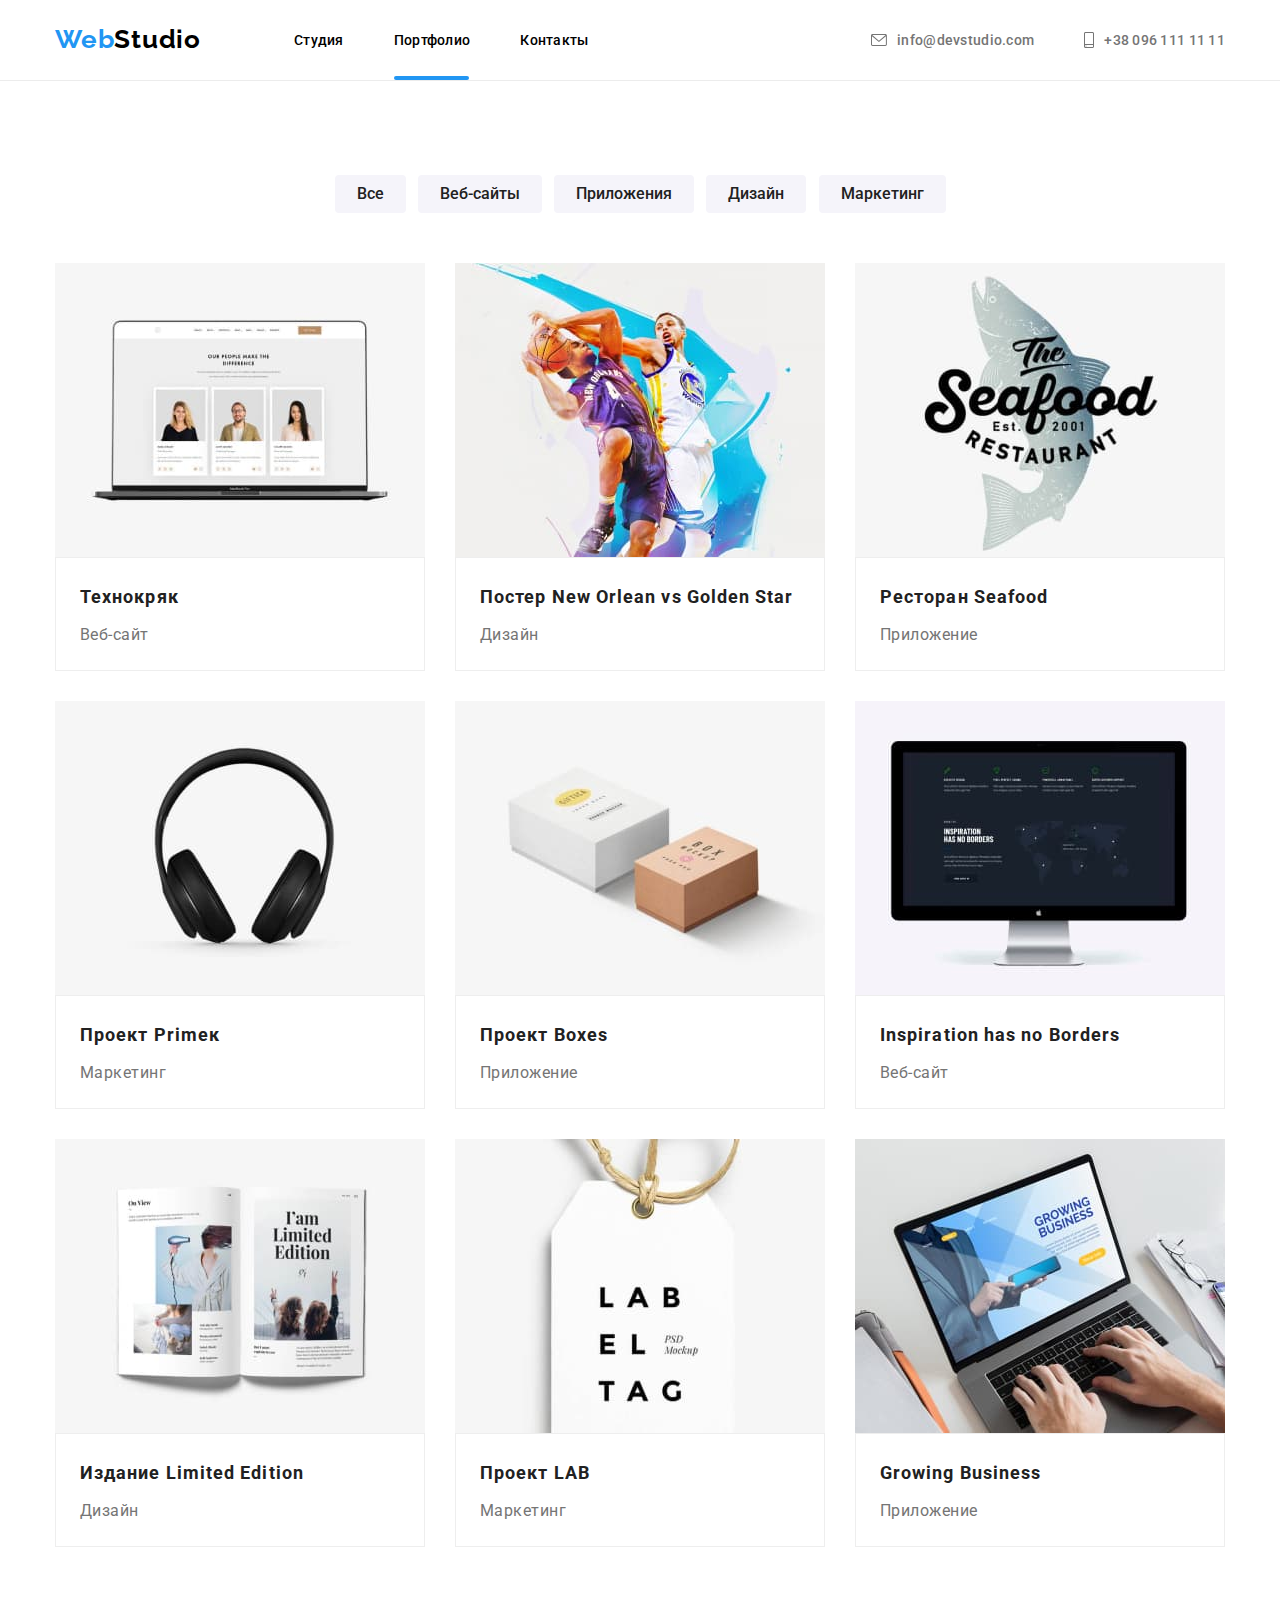
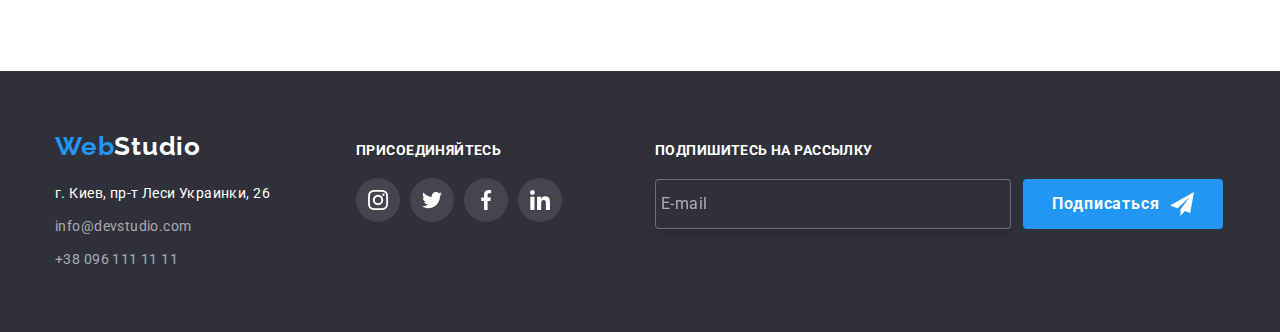
==== portfolio.html @ 6c9bcc51 "HW 8" ====
<!DOCTYPE html>
<html lang="ru">
<head>
    <meta charset="UTF-8">
    <meta http-equiv="X-UA-Compatible" content="IE=edge">
    <meta name="viewport" content="width=device-width, initial-scale=1.0">
    <title>Портфолио</title>
    <link
        href="https://fonts.googleapis.com/css2?family=Raleway:wght@700&family=Roboto:wght@400;500;700;900&display=swap"
        rel="stylesheet"
    >
    <link rel="stylesheet" href="https://cdnjs.cloudflare.com/ajax/libs/modern-normalize/1.0.0/modern-normalize.min.css" />
    <link rel="stylesheet" href="./css/styles.css" />
    <link rel="stylesheet" href="./css/main.min.css" />
</head>
<body class="body">

<header class="page-header">
    <nav class="page-header__nav container">
        <a href="#" class="page-header__logo"><span class="logo-first-part">Web</span>Studio</a>

        <ul class="site-nav">
            <li class="site-nav__item"><a href="./index.html" class="site-nav__link animation">Студия</a></li>
            <li class="site-nav__item"><a href="./portfolio.html" class="site-nav__link current animation">Портфолио</a></li>
            <li class="site-nav__item"><a href="" class="site-nav__link animation">Контакты</a></li>
        </ul>

        <ul class="contacts-nav">
            <li class="contacts-nav__item"><a
                    href="mailto:info@devstudio.com"
                    class="contacts-nav__link animation">
                    <svg class="contacts-nav__icon" width="16px" height="12px">
                        <use href="./images/svg/symbol-defs.svg#icon-envelope"></use>
                    </svg> info@devstudio.com
                </a>
            </li>
            <li class="contacts-nav__item"><a
                    href="tel:+380961111111"
                    class="contacts-nav__link animation">
                    <svg class="contacts-nav__icon" width="10px" height="16px">
                        <use href="./images/svg/symbol-defs.svg#icon-smartphone"></use>
                    </svg> +38 096 111 11 11
                </a>
            </li>
        </ul>
    </nav>
</header> 
    <main>

                <!-- НАВИГАЦИЯ -->
                
        <section class="body-section">
        <div class="container">
            <h2 class="hide">НАВИГАЦИЯ</h2>
            <ul class="filter-list">
                <li class="filter-list__item"><button type="button" class="filter-list__button animation">Все</button></li>
                <li class="filter-list__item"><button type="button" class="filter-list__button animation">Веб-сайты</button></li>
                <li class="filter-list__item"><button type="button" class="filter-list__button animation">Приложения</button></li>
                <li class="filter-list__item"><button type="button" class="filter-list__button animation">Дизайн</button></li>
                <li class="filter-list__item"><button type="button" class="filter-list__button animation">Маркетинг</button></li>
            </ul>
            </div>
            </section>

            <!-- ПОРТФОЛИО -->
                <section class="portfolio-section">
                    <div class="container">
        <ul class="portfolio-list">
            <li class="portfolio-list__item">
                <a class="portfolio-list__link animation" href="">
            <div class="portfolio-overlay">
                <img class="portfolio-overlay__project" src="./images/tehno.jpg" alt="web-site" width="370">
                <div class="thumb">
                    <p class="thumb__text">Технокряк это современная площадка распространения коронавируса. Компании используют эту платформу для цифрового
                    шпионажа и атак на защищённые сервера конкурентов.</p>
                </div>
            </div>
                <div class="text-holder">
                    <h2 class="text-holder__title">Технокряк</h2>
                    <p class="text-holder__text">Веб-сайт</p>
                </div>
            </a>
            </li>
            <li class="portfolio-list__item">
                <a class="portfolio-list__link animation" href="">
            <div class="portfolio-overlay">
                <img class="portfolio-overlay__project" src="./images/poster.jpg" alt="poster" width="370">
                <div class="thumb">
                    <p class="thumb__text">Технокряк это современная площадка распространения коронавируса. Компании используют эту платформу для цифрового
                        шпионажа и атак на защищённые сервера конкурентов.</p>
                </div>
                </div>
                <div class="text-holder">
                    <h2 class="text-holder__title">Постер New Orlean vs Golden Star</h2>
                    <p class="text-holder__text">Дизайн</p>
                </div>
                </a>
            </li>
            <li class="portfolio-list__item">
                <a class="portfolio-list__link animation" href="">
            <div class="portfolio-overlay">
                <img class="portfolio-overlay__project" src="./images/restoran.jpg" alt="restoran" width="370">
                <div class="thumb">
                    <p class="thumb__text">Технокряк это современная площадка распространения коронавируса. Компании используют эту платформу для цифрового
                        шпионажа и атак на защищённые сервера конкурентов.</p>
                </div>
                </div>
                <div class="text-holder">
                    <h2 class="text-holder__title">Ресторан Seafood</h2>
                    <p class="text-holder__text">Приложение</p>
                </div>
                </a>
            </li>
            <li class="portfolio-list__item">
                <a class="portfolio-list__link animation" href="">
            <div class="portfolio-overlay">
                <img class="portfolio-overlay__project" src="./images/prime.jpg" alt="project Prime" width="370">
                <div class="thumb">
                    <p class="thumb__text">Технокряк это современная площадка распространения коронавируса. Компании используют эту платформу для цифрового
                        шпионажа и атак на защищённые сервера конкурентов.</p>
                </div>
                </div>
                <div class="text-holder">
                    <h2 class="text-holder__title">Проект Primeк</h2>
                    <p class="text-holder__text">Маркетинг</p>
                </div>
                </a>
            </li>
            <li class="portfolio-list__item">
                <a class="portfolio-list__link animation" href="">
            <div class="portfolio-overlay">
                <img class="portfolio-overlay__project" src="./images/boxes.jpg" alt="project Boxes" width="370">
                <div class="thumb">
                    <p class="thumb__text">Технокряк это современная площадка распространения коронавируса. Компании используют эту платформу для цифрового
                        шпионажа и атак на защищённые сервера конкурентов.</p>
                </div>
                </div>
                <div class="text-holder">
                    <h2 class="text-holder__title">Проект Boxes</h2>
                    <p class="text-holder__text">Приложение</p>
                </div>
                </a>
            </li>
            <li class="portfolio-list__item">
                <a class="portfolio-list__link animation" href="">
            <div class="portfolio-overlay">
                <img class="portfolio-overlay__project" src="./images/inspiration.jpg" alt="Inspiration has no Borders" width="370">
                <div class="thumb">
                    <p class="thumb__text">Технокряк это современная площадка распространения коронавируса. Компании используют эту платформу для цифрового
                        шпионажа и атак на защищённые сервера конкурентов.</p>
                </div>
                </div>
                <div class="text-holder">
                    <h2 class="text-holder__title">Inspiration has no Borders</h2>
                    <p class="text-holder__text">Веб-сайт</p>
                </div>
                </a>
            </li>
            <li class="portfolio-list__item">
                <a class="portfolio-list__link animation" href="">
            <div class="portfolio-overlay">
                <img class="portfolio-overlay__project" src="./images/magazine.jpg" alt="Издание Limited Edition" width="370">
                <div class="thumb">
                    <p class="thumb__text">Технокряк это современная площадка распространения коронавируса. Компании используют эту платформу для цифрового
                        шпионажа и атак на защищённые сервера конкурентов.</p>
                </div>
                </div>
                <div class="text-holder">
                    <h2 class="text-holder__title">Издание Limited Edition</h2>
                    <p class="text-holder__text">Дизайн</p>
                </div>
                </a>
            </li>
            <li class="portfolio-list__item">
                <a class="portfolio-list__link animation" href="">
            <div class="portfolio-overlay">
                <img class="portfolio-overlay__project" src="./images/lab.jpg" alt="Проект LAB" width="370">
                <div class="thumb">
                    <p class="thumb__text">Технокряк это современная площадка распространения коронавируса. Компании используют эту платформу для цифрового
                        шпионажа и атак на защищённые сервера конкурентов.</p>
                </div>
                </div>
                <div class="text-holder">
                    <h2 class="text-holder__title">Проект LAB</h2>
                    <p class="text-holder__text">Маркетинг</p>
                </div>
                </a>
            </li>
            <li class="portfolio-list__item">
                <a class="portfolio-list__link animation" href="">
            <div class="portfolio-overlay">
                <img class="portfolio-overlay__project" src="./images/aplication.jpg" alt="Growing Business" width="370">
                <div class="thumb">
                    <p class="thumb__text">Технокряк это современная площадка распространения коронавируса. Компании используют эту платформу для цифрового
                        шпионажа и атак на защищённые сервера конкурентов.</p>
                </div>
                </div>
                <div class="text-holder">
                    <h2 class="text-holder__title">Growing Business</h2>
                    <p class="text-holder__text">Приложение</p>
                </div>
                </a>
            </li>
        </ul>
        </div>
        </section>
            </main>
            <!-- ФУТЕР -->
<footer class="footer">
    <div class="container footer-container">
        <div class="footer-adress">
            <a href="#" class="logo-footer"><span class="logo-first-part">Web</span>Studio</a>

            <ul class="contacts-list">
                <li class="contacts-list__street"><a href="address:г.Киев,пр-тЛесиУкраинки,26">г. Киев, пр-т Леси Украинки,
                        26</a></li>
                <li class="contacts-list__contact"><a href="mailto:info@devstudio.com">info@devstudio.com</a></li>
                <li class="contacts-list__contact"><a href="tel:+380961111111">+38 096 111 11 11</a></li>
            </ul>

        </div>
        <div class="footer-icons">
            <p class="footer-icons__title">присоединяйтесь</p>
            <ul class="footer-icons__list">
                <li class="footer-icons__item">
                    <a class="footer-icons__link animation" href="">
                        <svg width="20px" height="20px" class="footer-icons__icon">
                            <use href="./images/svg/symbol-defs.svg#icon-instagram"></use>
                        </svg>
                    </a>
                </li>
                <li class="footer-icons__item">
                    <a class="footer-icons__link animation" href="">
                        <svg width="20px" height="20px" class="footer-icons__icon">
                            <use href="./images/svg/symbol-defs.svg#icon-twitter"></use>
                        </svg>
                    </a>
                </li>
                <li class="footer-icons__item">
                    <a class="footer-icons__link animation" href="">
                        <svg width="20px" height="20px" class="footer-icons__icon">
                            <use href="./images/svg/symbol-defs.svg#icon-facebook"></use>
                        </svg>
                    </a>
                </li>
                <li class="footer-icons__item">
                    <a class="footer-icons__link animation" href="">
                        <svg width="20px" height="20px" class="footer-icons__icon">
                            <use href="./images/svg/symbol-defs.svg#icon-linkedin"></use>
                        </svg>
                    </a>
                </li>
            </ul>
        </div>

        <form class="footer-form">

            <p class="subscribe-title">Подпишитесь на рассылку</p>

            <div class="footer-subscribe">
                <label class="footer-subscribe__lable">
                    <input class="footer-subscribe__input" type="email" name="email" placeholder="E-mail" required/>
                </label>
                <button class="footer-subscribe__button animation" type="submit">Подписаться
                    <svg class="footer-subscribe__svg" width="24px" height="24px">
                        <use href="./images/svg/symbol-defs.svg#icon-send"></use>
                    </svg>

                </button>
            </div>
        </form>

    </div>
    </div>
</footer>
</body>
</html>
---- css/styles.css ----
/* ПОРТФОЛИО */
/* 
.portfolio-list {
  display: flex;
  flex-wrap: wrap;
  padding-bottom: 94px;
}

.portfolio-list__item {
  width: 370px;
  margin: 0 30px 30px 0;
}

.portfolio-list__item:nth-child(3n) {
  margin-right: 0;
}

.portfolio-overlay__project {
  display: block;
  width: 100%;
  height: auto;
}

.text-holder__title {
  padding-top: 20px;
  padding-left: 24px;
  padding-right: 24px;
  padding-bottom: 0px;
  margin-bottom: 4px;
}

.text-holder__text {
  padding-top: 0px;
  padding-left: 24px;
  padding-right: 24px;
  padding-bottom: 20px;
}

.text-holder {
  border: 1px solid var(--gray);
  background-color: var(--primary-background-color);
}

.text-holder__title {
  color: var(--title-text-color);
  font-weight: bold;
  font-size: 18px;
  line-height: 2.111;
  letter-spacing: 0.06em;
}

.text-holder__text {
  font-size: 16px;
  line-height: 1.875;
  letter-spacing: 0.03em;
}

.portfolio-list__link:hover,
.portfolio-list__link:focus {
  display: block;
  border-radius: 0px 0px 4px 4px;
  transition: opacity 250ms var(--animation-timing-function);
}

.portfolio-overlay {
  position: relative;
  overflow: hidden;
}

.thumb {
  position: absolute;

  top: 0;
  left: 0;
  width: 100%;
  height: 100%;

  transform: translateY(100%);
  transition: transform 250ms var(--animation-timing-function);
  background-color: rgba(33, 150, 243, 0.9);
}

.thumb__text {
  font-family: Roboto;
  font-style: normal;
  font-weight: normal;
  font-size: 18px;
  line-height: 1.555;
  letter-spacing: 0.03em;
  color: rgba(255, 255, 255, 1);
  margin: 63px 24px;
}

.portfolio-list__link:hover .thumb,
.portfolio-list__link:focus .thumb {
  transform: translateY(0);
}

.portfolio-list__item:hover {
  box-shadow: 0px 1px 3px rgba(0, 0, 0, 0.12), 0px 1px 1px rgba(0, 0, 0, 0.14),
    0px 2px 1px rgba(0, 0, 0, 0.2);
} */
/* FOOTER */

/* .footer {
  background-color: var(--footer-hero);
  padding-top: 60px;
  padding-bottom: 60px;
  display: block;
}

.footer-container {
  display: flex;
  align-items: baseline;
}

.footer-adress {
  width: 231px;
  margin-right: 70px;
}

.contacts-list__street {
  margin-bottom: 9px;
}

.contacts-list__contact:not(:last-child) {
  display: inline-block;
  margin-bottom: 9px;
}

/* .logo-first-part {
  color: var(--accent-color);
  font-family: Raleway;
  font-weight: bold;
  font-size: 26px;
  line-height: 1.192;
  letter-spacing: 0.03em;
}

.logo-footer {
  display: block;
  color: var(--primary-background-color);
  font-family: Raleway;
  font-weight: 700;
  font-size: 26px;
  line-height: 1.192;
  letter-spacing: 0.03em;
  margin-bottom: 20px;
} */

/* .contacts-list__street {
  color: var(--primary-background-color);
  font-family: Roboto, sans-serif;
  font-size: 14px;
  line-height: 1.714;
  letter-spacing: 0.03em;
}

.contacts-list__contact {
  color: var(--footer-contact-color);
  font-family: Roboto, sans-serif;
  font-size: 14px;
  line-height: 1.714;
  letter-spacing: 0.03em;
}  */

/* .footer-icons {
  margin-right: 93px;
}

.footer-icons__title {
  font-family: Roboto;
  font-style: normal;
  font-weight: bold;
  font-size: 14px;
  line-height: 1.142;
  letter-spacing: 0.03em;
  text-transform: uppercase;

  color: var(--primary-background-color);
}

.footer-icons__list {
  display: flex;
  margin-top: 20px;
  width: 206px;
}

.footer-icons__item:not(:last-child) {
  margin-right: 10px;
}

.footer-icons__link {
  display: flex;
  justify-content: center;
  align-items: center;
  width: 44px;
  height: 44px;
  border-radius: 50%;
  background: rgba(255, 255, 255, 0.1);
}

.footer-icons__link:hover,
.footer-icons__link:focus {
  background: var(--accent-color);
}

.footer-icons__icon {
  fill: var(--primary-background-color);
} */

/* ФОРМА В ФУТЕРЕ */

/* .subscribe-title {
  display: block;
  margin-bottom: 20px;
  font-weight: bold;
  font-size: 14px;
  line-height: 1.14;
  letter-spacing: 0.03em;
  text-transform: uppercase;
  color: var(--white-color);
  color: var(--primary-background-color);
}

.footer-subscribe {
  display: flex;
}

.footer-subscribe__input {
  padding: 5px 5px;
  margin-right: 12px;
  border: 1px solid rgba(255, 255, 255, 0.3);
  box-sizing: border-box;
  filter: drop-shadow(0px 4px 4px rgba(0, 0, 0, 0.15));
  border-radius: 4px;
  width: 356px;
  height: 50px;

  font-family: inherit;
  font-size: 100%;
  line-height: 1.15;

  background-color: var(--footer-hero);
}

.footer-subscribe__input::placeholder {
  font-family: Roboto;
  font-style: normal;
  font-weight: normal;
  font-size: 16px;
  line-height: 1.25;

  display: flex;
  align-items: center;
  letter-spacing: 0.03em;

  color: rgba(255, 255, 255, 0.6);
}

.footer-subscribe__button {
  display: flex;
  justify-content: center;
  align-items: center;

  color: var(--primary-background-color);
  background-color: var(--accent-color);
  width: 200px;
  height: 50px;
  font-weight: bold;
  font-size: 16px;
  line-height: 1.87;
  letter-spacing: 0.06em;
  border-radius: 4px;

  border: none;
  cursor: pointer;
}

.footer-subscribe__button:hover,
.footer-subscribe__button:focus,
.footer-subscribe__button:active {
  color: var(--primary-background-color);
  background-color: var(--accent-color);
}
.footer-subscribe__svg {
  margin-left: 10px;
} */

/* МОДАЛЬНОЕ ОКНО */

/* .backdrop {
  position: fixed;
  top: 0;
  left: 0;
  z-index: 2;
  width: 100%;
  height: 100%;
  background-color: rgba(0, 0, 0, 0.2);

  opacity: 1;
  transition: opacity 250ms var(--animation-timing-function);
} */

/* .modal {
  position: absolute;
  top: 50%;
  left: 50%;

  transform: translate(-50%, -50%) scale(1);
  transition: transform 250ms var(--animation-timing-function);

  min-width: 528px;
  min-height: 581px;

  background-color: var(--primary-background-color);
  box-shadow: 0px 1px 3px rgba(0, 0, 0, 0.12), 0px 1px 1px rgba(0, 0, 0, 0.14),
    0px 2px 1px rgba(0, 0, 0, 0.2);
  border-radius: 4px;
}

.modal-close:hover,
.modal-close:focus {
  fill: var(--accent-color);
}

.is-hidden .modal {
  transform: translate(-50%, -50%) rotate(90deg);
}

.is-hidden {
  opacity: 0;
  pointer-events: none;
  visibility: hidden;
  transition: opacity 250ms var(--animation-timing-function),
    visibility 250ms var(--animation-timing-function);
}

.modal-close {
  position: absolute;
  top: 0;
  right: 0;
  width: 30px;
  height: 30px;
  border-radius: 50%;
  border: 1px solid rgba(0, 0, 0, 0.1);
  background-color: var(--primary-background-color);
  color: rgba(0, 0, 0, 1);

  margin-top: 8px;
  margin-right: 8px;

  display: flex;
  justify-content: center;
  align-items: center;
  cursor: pointer;
} */
/* ФОРМА ЗАКАЗА ОБРАТНОГО ЗВОНКА */

/* .modal-form {
  display: block;
  margin-left: auto;
  padding: 40px;
}
.modal-form__title {
  color: var(--title-text-color);
  font-family: Roboto;
  font-style: normal;
  font-weight: bold;
  font-size: 20px;
  line-height: 1.15;
  text-align: center;
  letter-spacing: 0.03em;
  padding-bottom: 12px;
}

.modal-form__lable {
  position: relative;
  display: flex;
  flex-direction: column;
  margin-bottom: 10px;
}

.modal-form__lable ::placeholder {
  font-size: 12px;
  line-height: 1.166;
  letter-spacing: 0.01em;

  color: rgba(117, 117, 117, 0.5);
}

.modal-form__data {
  margin-bottom: 4px;
  font-size: 12px;
  line-height: 1.166;
  letter-spacing: 0.01em;
  color: #757575;
}

.modal-form__input {
  height: 40px;
  border: 1px solid rgba(33, 33, 33, 0.2);
  border-radius: 4px;
  padding-left: 40px;
  font: inherit;
}

.modal-form__icon {
  position: absolute;
  left: 12px;
  bottom: 4px;
  transform: translateY(-50%);
  display: inline-block;
}

.modal-form__lable:focus-within .modal-form__input {
  outline-color: var(--accent-color);
}

.modal-form__lable:focus-within .modal-form__icon {
  fill: var(--accent-color);
}

.modal-form__input:hover {
  border-color: var(--accent-color);
  transition: border-color 250ms var(--timing);
}

.modal-form__comment {
  border: 1px solid rgba(33, 33, 33, 0.2);
  border-radius: 4px;
  height: 120px;
  padding: 12px 16px;
  resize: none;
}

.modal-form__comment:hover {
  border-color: var(--accent-color);
  transition: border-color 250ms var(--animation-timing-function);
}

.modal-form__comment:focus-within {
  outline-color: var(--accent-color);
}

.policy-form {
  padding-top: 20px;
  padding-bottom: 30px;
  display: flex;
  align-items: center;
}

.policy-form__input {
  position: absolute;
  width: 1px;
  height: 1px;
  margin: -1px;
  border: 0;
  padding: 0;
  clip: rect(0 0 0 0);
  overflow: hidden;
}

.policy-form__checkbox {
  display: inline-block;
  width: 16px;
  height: 15px;
  margin-right: 8px;
  border: 2px solid var(--title-text-color);
  border-radius: 2px;
}

.policy-form__input:checked + .policy-form__checkbox {
  border-color: transparent;
  background-color: var(--accent-color);
  background-image: url('../images/svg/check.svg');
  background-size: contain;
  background-origin: border-box;
}

.policy-form__link {
  color: var(--accent-color);
  text-decoration: underline;
}

.policy-form__lable {
  font-family: Roboto;
  font-style: normal;
  font-weight: normal;
  font-size: 14px;
  line-height: 1.714;
  letter-spacing: 0.03em;
}

.policy-form__button {
  position: relative;
  left: 50%;
  transform: translate(-50%, 0);
  padding: 10px 55px;
  color: var(--primary-background-color);
  background-color: var(--accent-color);
  width: 200px;
  height: 50px;
  box-shadow: 0px 4px 4px rgba(0, 0, 0, 0.15);
  border-radius: 4px;
}

.policy-form__button:hover,
.policy-form__button:focus {
  background-color: rgba(24, 140, 232, 1);
  box-shadow: 0px 4px 4px 0px rgba(0, 0, 0, 0.25);
} */
---- css/main.min.css ----
:root{--primary-text-color: rgba(117, 117, 117, 1);--title-text-color: rgba(33, 33, 33, 1);--accent-color: rgba(33, 150, 243, 1);--footer-hero: rgba(47, 48, 58, 1);--primary-background-color: rgba(255, 255, 255, 1);--secondary-background-color: rgba(245, 244, 250, 1);--black: rgba(0, 0, 0, 1);--footer-contact-color: rgba(255, 255, 255, 0.6);--gray: rgba(238, 238, 238, 1);--icons-color: rgba(175, 177, 184, 1);--background-footer-icons: rgba(255, 255, 255, 0, 1);--background-overflow: rgba(47, 48, 58, 0.8);--animation-timing-function: cubic-bezier(0.4, 0, 0.2, 1)}.body{background-color:var(--primary-background-color);color:var(--primary-text-color);font-family:Roboto, sans-serif;font-style:normal;font-weight:normal}.animation{transition-property:color, fill, background-color, border, box-shadow, opacity, transform;transition-duration:250ms;transition-timing-function:var(--animation-timing-function)}.container{width:1200px;margin:0 auto;padding:0 15px}h1,h2,h3,h4{margin:0}ul{list-style:none;padding:0;margin:0}a{color:inherit;text-decoration:none}p{margin:0}.list{margin:0px;list-style:none}.page-header__logo,.logo-footer,.logo-first-part{font-family:Raleway;font-weight:700;font-size:26px;line-height:1.192;letter-spacing:0.03em}.page-header__logo{padding-top:24px;padding-bottom:25px;color:var(--black)}.logo-footer{display:block;color:var(--primary-background-color);margin-bottom:20px}.logo-first-part{color:var(--accent-color)}.page-header__nav,.contacts-nav__link{display:flex;align-items:center}.site-nav__link,.contacts-nav__link{padding-top:32px;padding-bottom:32px;font-weight:500;font-size:14px;line-height:1.142;letter-spacing:0.02em}.page-header{border-bottom:1px solid #ececec}.site-nav{display:flex;margin-left:93px}.site-nav__link{position:relative;display:block;color:var(--black)}.site-nav__link .current{color:var(--accent-color)}.site-nav__item:not(:last-child){margin-right:50px}.contacts-nav{display:flex;margin-left:auto}.contacts-nav__item:not(:last-child){margin-right:50px}.site-nav .current::after{content:'';position:absolute;bottom:0;display:block;width:99%;height:4px;background-color:var(--accent-color);border-radius:2px;opacity:1}.site-nav__link:hover,.site-nav__link:focus{color:var(--accent-color)}.contacts-nav__link:hover,.contacts-nav__link:focus{color:var(--accent-color)}.contacts-nav__icon{margin-right:10px;fill:currentColor}.button{padding:10px 32px;color:var(--primary-background-color);background-color:var(--accent-color);font-weight:500;font-size:16px;line-height:1.625;text-align:center;letter-spacing:inherit;border-radius:4px;border:none;display:inline-block;text-align:center;align-items:flex-start;box-shadow:0px 4px 4px rgba(0,0,0,0.15);border-radius:4px}.button:hover,.button:focus{background-color:var(--accent-color);color:var(--primary-background-color);cursor:pointer;box-shadow:0px 3px 1px rgba(0,0,0,0.1),0px 1px 2px rgba(0,0,0,0.08),0px 2px 2px rgba(0,0,0,0.12);border-radius:4px}.hero-section{text-align:center;background:var(--footer-hero);padding-top:200px;padding-bottom:200px;width:100%;max-width:1600px;height:600px;margin-right:auto;margin-left:auto}.hero__title{color:var(--primary-background-color);font-weight:900;font-size:44px;line-height:1.363;text-align:center;letter-spacing:0.06em;text-transform:uppercase;margin-top:0px;margin-bottom:30px}.overlay{background-image:linear-gradient(to right, rgba(47,48,58,0.4), rgba(47,48,58,0.4)),url(../images/img.jpg);background-repeat:no-repeat;background-size:cover}.title-none{display:none}.features-list{display:flex;margin-top:0px;margin-bottom:0px;padding-top:94px;padding-inline-start:0}.features-list__item:not(:last-child){margin-right:30px}.features-list__icon{display:flex;width:270px;height:120px;justify-content:center;align-items:center;background-color:var(--secondary-background-color);border-radius:4px}.features-list__title{color:var(--title-text-color);font-size:14px;line-height:1.142;letter-spacing:.03em;text-transform:uppercase;margin-top:30px;margin-bottom:10px}.features-list__text{font-size:14px;line-height:1.714;letter-spacing:.03em}.work-list{display:flex;padding-bottom:94px}.work-list__item{position:relative;z-index:1;margin-right:30px}.work-list__text{position:absolute;bottom:0;right:0;margin:0;width:100%;font-weight:bold;font-size:14px;line-height:1.142;text-align:center;letter-spacing:0.03em;text-transform:uppercase;color:var(--primary-background-color);background-color:var(--background-overflow);padding:27px}.work-list__item:not(:last-child){margin-right:30px}.section-title{color:var(--title-text-color);font-weight:bold;font-size:36px;line-height:1.166;text-align:center;letter-spacing:0.03em;padding-top:94px;padding-bottom:50px}.section-color{background-color:var(--secondary-background-color)}.section-title{color:var(--title-text-color);font-weight:bold;font-size:36px;line-height:1.166;letter-spacing:.03em;text-align:center;padding-top:94px;padding-bottom:50px}.team-list{display:flex;padding-bottom:94px;width:270px;text-align:center}.team-list__photo{display:block;height:auto;width:270px}.team-list__item{margin-right:30px;box-shadow:0px 1px 3px rgba(0,0,0,0.12),0px 1px 1px rgba(0,0,0,0.14),0px 2px 1px rgba(0,0,0,0.2);border-radius:0px 0px 4px 4px}.team-list__item:nth-child(4){margin-right:0px}.team-description{background-color:var(--primary-background-color);display:inline-block;width:270px;border-radius:0px 0px 4px 4px}.team-description__member{padding:30px 9px 0;color:var(--title-text-color);font-size:16px;line-height:1.187;letter-spacing:.03em}.team-description__position{font-size:16px;line-height:1.187;letter-spacing:.03em;padding:0 20px;margin-top:10px}.contacts-list__street,.contacts-list__contact{font-size:16px;line-height:1.187;letter-spacing:0.03em}.icons-list{display:flex;justify-content:center;margin-top:16px;padding:0 32px 30px}.icons-list__item:not(:last-child){margin-right:10px}.icons-list__link{width:44px;height:44px;padding:12px;border-radius:50%;display:flex;justify-content:center;align-items:center}.icons-list__link:hover,.icons-list__link:focus{background-color:var(--accent-color);color:var(--primary-background-color)}.icons-list__link:hover .icons-list__icon,.icons-list__link:focus .icons-list__icon{fill:var(--primary-background-color)}.icons-list__icon{width:20px;height:20px;fill:var(--icons-color)}.clients-list{display:flex;padding-bottom:94px}.clients-list__item:not(:last-child){margin-right:30px}.clients-list__link{border:1px solid var(--icons-color);color:var(--icons-color);display:flex;width:170px;height:92px;border-radius:3px}.clients-list__link:hover,.clients-list__link:focus{border-color:var(--accent-color);color:var(--accent-color)}.clients-list__icon{margin:16px 32px;fill:currentColor}.clients-list__link:hover .clients-list__icon,.clients-list__link:focus .clients-list__icon{fill:currentColor}.hide{display:none}.filter-list{width:611px;margin:0px auto;padding:94px 0 50px;display:flex;justify-content:space-between}.filter-list__item{display:flex;justify-content:center;align-items:center}.filter-list__item:not(:last-child){margin-right:8px}.filter-list__button{color:var(--title-text-color);font-family:inherit;font-weight:500;font-size:16px;line-height:1.63;text-align:center;cursor:pointer;border:0;background-color:var(--secondary-background-color);border-radius:4px;padding:6px 22px}.filter-list__button:hover,.filter-list__button:focus{color:var(--primary-background-color);background-color:var(--accent-color)}.portfolio-list{display:flex;flex-wrap:wrap;padding-bottom:94px}.portfolio-list__item{width:370px;margin:0 30px 30px 0}.portfolio-list__item:nth-child(3n){margin-right:0}.portfolio-overlay__project{display:block;width:100%;height:auto}.text-holder{border:1px solid var(--gray);background-color:var(--primary-background-color)}.text-holder__title{color:var(--title-text-color);font-weight:bold;font-size:18px;line-height:2.111;letter-spacing:0.06em;padding:20px 24px 0;margin-bottom:4px}.text-holder__text{font-size:16px;line-height:1.875;letter-spacing:0.03em;padding:0 24px 20px}.portfolio-list__link:hover,.portfolio-list__link:focus{display:block;border-radius:0px 0px 4px 4px;transition:opacity 250ms var(--animation-timing-function)}.portfolio-overlay{position:relative;overflow:hidden}.thumb{position:absolute;top:0;left:0;width:100%;height:100%;transform:translateY(100%);transition:transform 250ms var(--animation-timing-function);background-color:rgba(33,150,243,0.9)}.thumb__text{font-size:18px;line-height:1.555;letter-spacing:0.03em;color:#fff;margin:63px 24px}.portfolio-list__link:hover .thumb,.portfolio-list__link:focus .thumb{transform:translateY(0)}.portfolio-list__item:hover{box-shadow:0px 1px 3px rgba(0,0,0,0.12),0px 1px 1px rgba(0,0,0,0.14),0px 2px 1px rgba(0,0,0,0.2)}.contacts-list__street,.contacts-list__contact{font-family:Roboto, sans-serif;font-size:14px;line-height:1.714;letter-spacing:0.03em}.footer{background-color:var(--footer-hero);padding-top:60px;padding-bottom:60px;display:block}.footer-container{display:flex;align-items:baseline}.footer-adress{width:231px;margin-right:70px}.contacts-list__street{margin-bottom:9px;color:var(--primary-background-color)}.contacts-list__contact:not(:last-child){display:inline-block;margin-bottom:9px}.contacts-list__contact{color:var(--footer-contact-color)}.footer-icons{margin-right:93px}.footer-icons__title{font-family:Roboto;font-weight:bold;font-size:14px;line-height:1.142;letter-spacing:0.03em;text-transform:uppercase;color:var(--primary-background-color)}.footer-icons__list{display:flex;margin-top:20px;width:206px}.footer-icons__item:not(:last-child){margin-right:10px}.footer-icons__link{display:flex;justify-content:center;align-items:center;width:44px;height:44px;border-radius:50%;background:rgba(255,255,255,0.1)}.footer-icons__link:hover,.footer-icons__link:focus{background:var(--accent-color)}.footer-icons__icon{fill:var(--primary-background-color)}.footer-subscribe{display:flex}.subscribe-title{display:block;margin-bottom:20px;font-weight:bold;font-size:14px;line-height:1.14;letter-spacing:.03em;text-transform:uppercase;color:var(--primary-background-color)}.footer-subscribe__input{padding:5px 5px;margin-right:12px;border:1px solid rgba(255,255,255,0.3);box-sizing:border-box;filter:drop-shadow(0px 4px 4px rgba(0,0,0,0.15));border-radius:4px;width:356px;height:50px;font-family:inherit;font-size:100%;line-height:1.15;background-color:var(--footer-hero)}.footer-subscribe__input::placeholder{font-family:Roboto;font-size:16px;line-height:1.25;letter-spacing:.03em;display:flex;align-items:center;color:rgba(255,255,255,0.6)}.footer-subscribe__button{display:flex;justify-content:center;align-items:center;color:var(--primary-background-color);background-color:var(--accent-color);width:200px;height:50px;font-weight:bold;font-size:16px;line-height:1.87;letter-spacing:.06em;border-radius:4px;border:none;cursor:pointer}.footer-subscribe__button:hover,.footer-subscribe__button:focus,.footer-subscribe__button:active{color:var(--primary-background-color);background-color:var(--accent-color)}.footer-subscribe__svg{margin-left:10px}.backdrop{position:fixed;top:0;left:0;z-index:2;width:100%;height:100%;background-color:rgba(0,0,0,0.2);opacity:1;transition:opacity 250ms var(--animation-timing-function)}.modal{position:absolute;top:50%;left:50%;transform:translate(-50%, -50%) scale(1);transition:transform 250ms var(--animation-timing-function);min-width:528px;min-height:581px;background-color:var(--primary-background-color);box-shadow:0px 1px 3px rgba(0,0,0,0.12),0px 1px 1px rgba(0,0,0,0.14),0px 2px 1px rgba(0,0,0,0.2);border-radius:4px}.modal-close:hover,.modal-close:focus{fill:var(--accent-color)}.is-hidden .modal{transform:translate(-50%, -50%) rotate(90deg)}.is-hidden{opacity:0;pointer-events:none;visibility:hidden;transition:opacity 250ms var(--animation-timing-function),visibility 250ms var(--animation-timing-function)}.modal-close{position:absolute;top:0;right:0;width:30px;height:30px;border-radius:50%;border:1px solid rgba(0,0,0,0.1);background-color:var(--primary-background-color);color:#000;margin-top:8px;margin-right:8px;display:flex;justify-content:center;align-items:center;cursor:pointer}.modal-form{display:block;margin-left:auto;padding:40px}.modal-form__title{color:var(--title-text-color);font-family:Roboto;font-weight:bold;font-size:20px;line-height:1.15;letter-spacing:.03em;text-align:center;padding-bottom:12px}.modal-form__lable{position:relative;display:flex;flex-direction:column;margin-bottom:10px}.modal-form__lable ::placeholder{font-size:12px;line-height:1.166;letter-spacing:.01em;color:rgba(117,117,117,0.5)}.modal-form__data{margin-bottom:4px;font-size:12px;line-height:1.166;letter-spacing:.01em;color:#757575}.modal-form__input{height:40px;border:1px solid rgba(33,33,33,0.2);border-radius:4px;padding-left:40px;font:inherit}.modal-form__icon{position:absolute;left:12px;bottom:4px;transform:translateY(-50%);display:inline-block}.modal-form__lable:focus-within .modal-form__input{outline-color:var(--accent-color)}.modal-form__lable:focus-within .modal-form__icon{fill:var(--accent-color)}.modal-form__input:hover{border-color:var(--accent-color);transition:border-color 250ms var(--animation-timing-function)}.modal-form__comment{border:1px solid rgba(33,33,33,0.2);border-radius:4px;height:120px;padding:12px 16px;resize:none}.modal-form__comment:hover{border-color:var(--accent-color);transition:border-color 250ms var(--animation-timing-function)}.modal-form__comment:focus-within{outline-color:var(--accent-color)}.policy-form{padding-top:20px;padding-bottom:30px;display:flex;align-items:center}.policy-form__input{position:absolute;width:1px;height:1px;margin:-1px;border:0;padding:0;clip:rect(0 0 0 0);overflow:hidden}.policy-form__checkbox{display:inline-block;width:16px;height:15px;margin-right:8px;border:2px solid var(--title-text-color);border-radius:2px}.policy-form__input:checked+.policy-form__checkbox{border-color:transparent;background-color:var(--accent-color);background-image:url("../images/svg/check.svg");background-size:contain;background-origin:border-box}.policy-form__link{color:var(--accent-color);text-decoration:underline}.policy-form__lable{font-size:14px;line-height:1.714;letter-spacing:.03em}.policy-form__button{position:relative;left:50%;transform:translate(-50%, 0);padding:10px 55px;color:var(--primary-background-color);background-color:var(--accent-color);width:200px;height:50px;box-shadow:0px 4px 4px rgba(0,0,0,0.15);border-radius:4px}.policy-form__button:hover,.policy-form__button:focus{background-color:#188ce8;box-shadow:0px 4px 4px 0px rgba(0,0,0,0.25)}
/*# sourceMappingURL=main.min.css.map */
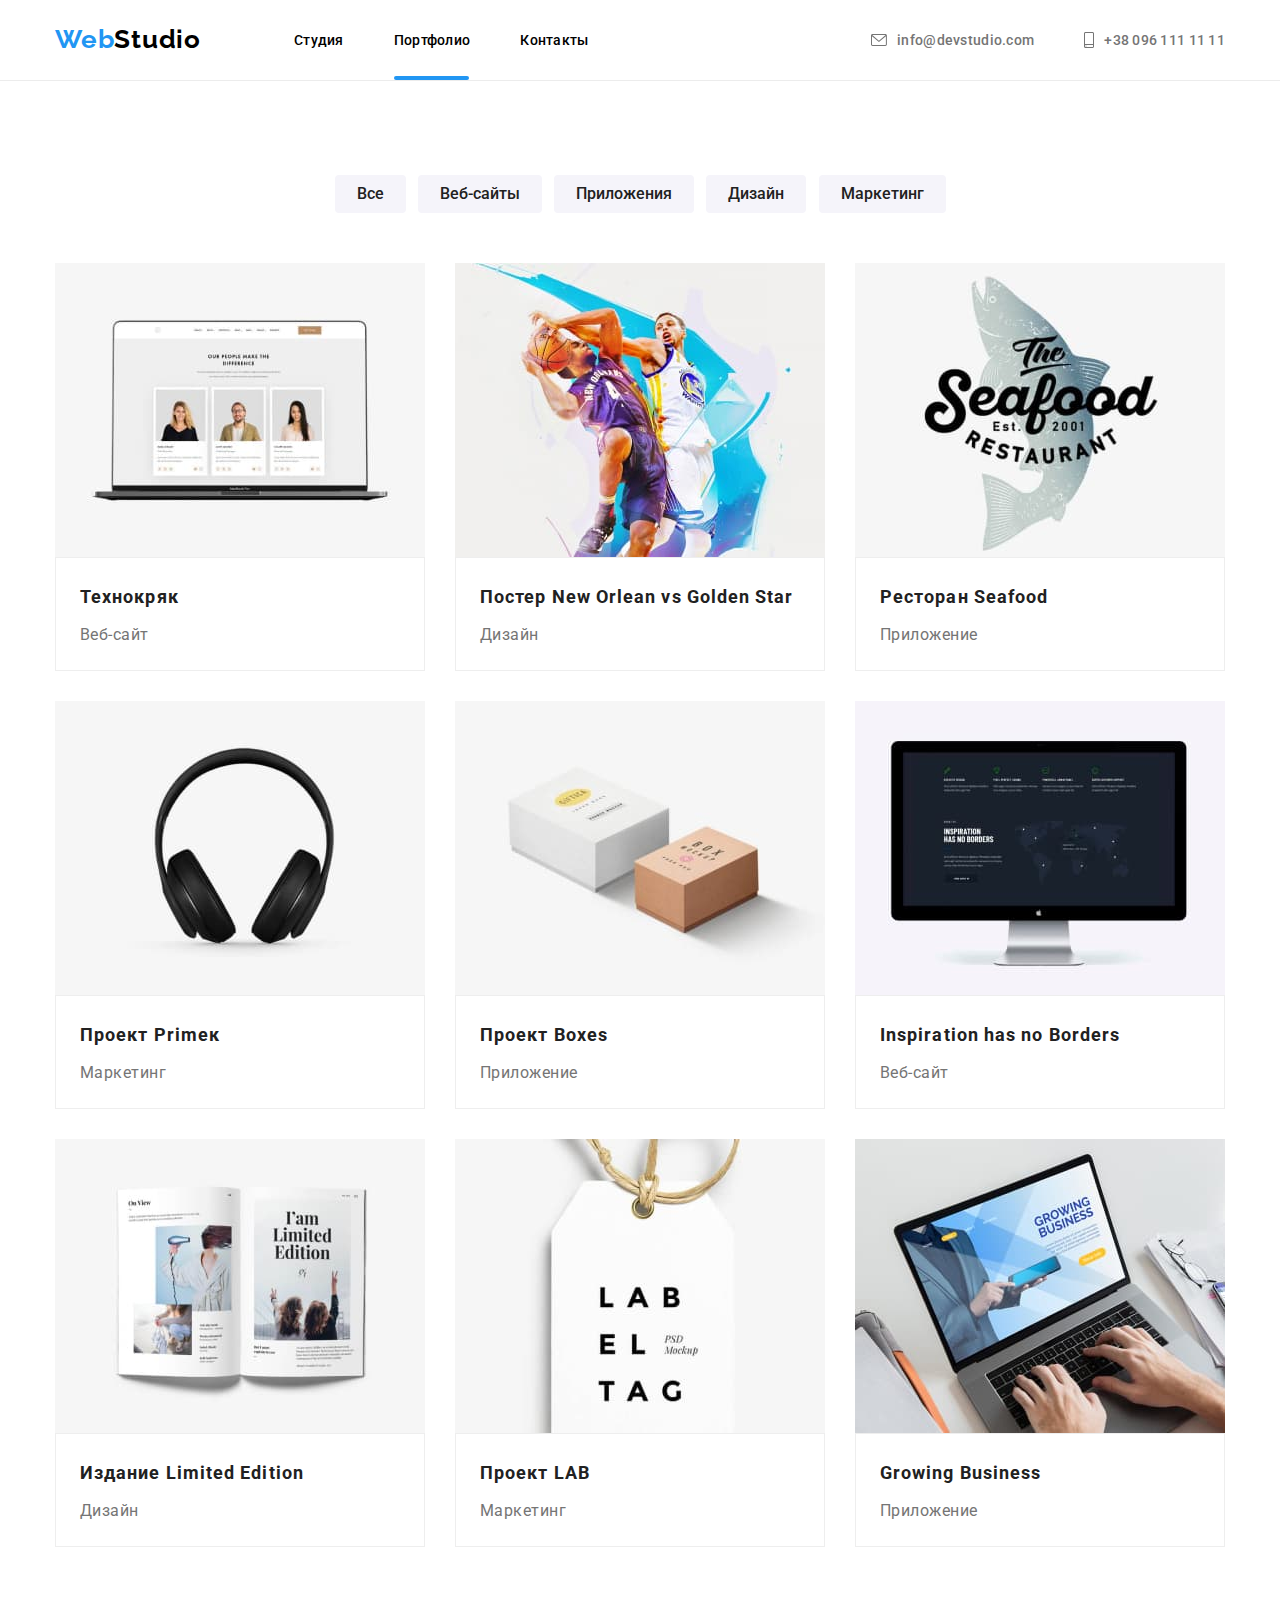
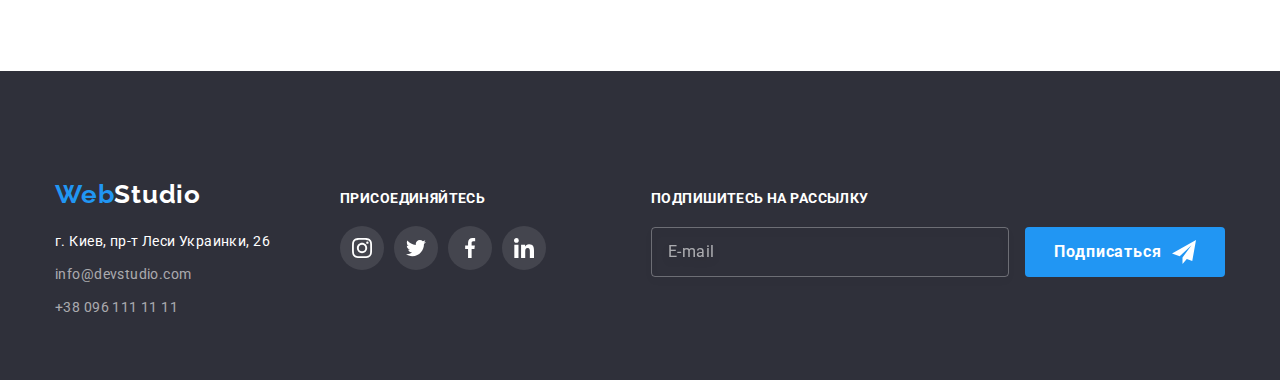
==== commit 8631427d: "hw 8" ====
--- a/portfolio.html
+++ b/portfolio.html
@@ -7,8 +7,7 @@
     <title>Портфолио</title>
     <link
         href="https://fonts.googleapis.com/css2?family=Raleway:wght@700&family=Roboto:wght@400;500;700;900&display=swap"
-        rel="stylesheet"
-    >
+        rel="stylesheet">
     <link rel="stylesheet" href="https://cdnjs.cloudflare.com/ajax/libs/modern-normalize/1.0.0/modern-normalize.min.css" />
     <link rel="stylesheet" href="./css/styles.css" />
     <link rel="stylesheet" href="./css/main.min.css" />
@@ -26,9 +25,7 @@
         </ul>
 
         <ul class="contacts-nav">
-            <li class="contacts-nav__item"><a
-                    href="mailto:info@devstudio.com"
-                    class="contacts-nav__link animation">
+            <li class="contacts-nav__item"><a href="mailto:info@devstudio.com" class="contacts-nav__link animation">
                     <svg class="contacts-nav__icon" width="16px" height="12px">
                         <use href="./images/svg/symbol-defs.svg#icon-envelope"></use>
                     </svg> info@devstudio.com
--- a/css/main.min.css
+++ b/css/main.min.css
@@ -1,3 +1,3 @@
 :root{--primary-text-color: rgba(117, 117, 117, 1);--title-text-color: rgba(33, 33, 33, 1);--accent-color: rgba(33, 150, 243, 1);--footer-hero: rgba(47, 48, 58, 1);--primary-background-color: rgba(255, 255, 255, 1);--secondary-background-color: rgba(245, 244, 250, 1);--black: rgba(0, 0, 0, 1);--footer-contact-color: rgba(255, 255, 255, 0.6);--gray: rgba(238, 238, 238, 1);--icons-color: rgba(175, 177, 184, 1);--background-footer-icons: rgba(255, 255, 255, 0, 1);--background-overflow: rgba(47, 48, 58, 0.8);--animation-timing-function: cubic-bezier(0.4, 0, 0.2, 1)}.body{background-color:var(--primary-background-color);color:var(--primary-text-color);font-family:Roboto, sans-serif;font-style:normal;font-weight:normal}.animation{transition-property:color, fill, background-color, border, box-shadow,- opacity, transform;transition-duration:250ms;transition-timing-function:var(--animation-timing-function)}.container{width:1200px;margin:0 auto;padding:0 15px}h1,h2,h3,h4{margin:0}ul{list-style:none;padding:0;margin:0}a{color:inherit;text-decoration:none}p{margin:0}.list{margin:0px;list-style:none}.page-header__logo,.logo-footer,.logo-first-part{font-family:Raleway;font-weight:700;font-size:26px;line-height:1.192;letter-spacing:0.03em}.page-header__logo{padding-top:24px;padding-bottom:25px;color:var(--black)}.logo-footer{display:block;color:var(--primary-background-color);margin-bottom:20px}.logo-first-part{color:var(--accent-color)}.page-header__nav,.contacts-nav__link{display:flex;align-items:center}.site-nav__link,.contacts-nav__link{padding-top:32px;padding-bottom:32px;font-weight:500;font-size:14px;line-height:1.142;letter-spacing:0.02em}.page-header{border-bottom:1px solid #ececec}.site-nav{display:flex;margin-left:93px}.site-nav__link{position:relative;display:block;color:var(--black)}.site-nav__link .current{color:var(--accent-color)}.site-nav__item:not(:last-child){margin-right:50px}.contacts-nav{display:flex;margin-left:auto}.contacts-nav__item:not(:last-child){margin-right:50px}.site-nav .current::after{content:'';position:absolute;bottom:0;display:block;width:99%;height:4px;background-color:var(--accent-color);border-radius:2px;opacity:1}.site-nav__link:hover,.site-nav__link:focus{color:var(--accent-color)}.contacts-nav__link:hover,.contacts-nav__link:focus{color:var(--accent-color)}.contacts-nav__icon{margin-right:10px;fill:currentColor}.button{padding:10px 32px;color:var(--primary-background-color);background-color:var(--accent-color);font-weight:500;font-size:16px;line-height:1.625;text-align:center;letter-spacing:inherit;border-radius:4px;border:none;display:inline-block;text-align:center;align-items:flex-start;box-shadow:0px 4px 4px rgba(0,0,0,0.15);border-radius:4px}.button:hover,.button:focus{background-color:var(--accent-color);color:var(--primary-background-color);cursor:pointer;box-shadow:0px 3px 1px rgba(0,0,0,0.1),0px 1px 2px rgba(0,0,0,0.08),0px 2px 2px rgba(0,0,0,0.12);border-radius:4px}.hero-section{text-align:center;background:var(--footer-hero);padding-top:200px;padding-bottom:200px;width:100%;max-width:1600px;height:600px;margin-right:auto;margin-left:auto}.hero__title{color:var(--primary-background-color);font-weight:900;font-size:44px;line-height:1.363;text-align:center;letter-spacing:0.06em;text-transform:uppercase;margin-top:0px;margin-bottom:30px}.overlay{background-image:linear-gradient(to right, rgba(47,48,58,0.4), rgba(47,48,58,0.4)),url(../images/img.jpg);background-repeat:no-repeat;background-size:cover}.title-none{display:none}.features-list{display:flex;margin-top:0px;margin-bottom:0px;padding-top:94px;padding-inline-start:0}.features-list__item:not(:last-child){margin-right:30px}.features-list__icon{display:flex;width:270px;height:120px;justify-content:center;align-items:center;background-color:var(--secondary-background-color);border-radius:4px}.features-list__title{color:var(--title-text-color);font-size:14px;line-height:1.142;letter-spacing:.03em;text-transform:uppercase;margin-top:30px;margin-bottom:10px}.features-list__text{font-size:14px;line-height:1.714;letter-spacing:.03em}.work-list{display:flex;padding-bottom:94px}.work-list__item{position:relative;z-index:1;margin-right:30px}.work-list__text{position:absolute;bottom:0;right:0;margin:0;width:100%;font-weight:bold;font-size:14px;line-height:1.142;text-align:center;letter-spacing:0.03em;text-transform:uppercase;color:var(--primary-background-color);background-color:var(--background-overflow);padding:27px}.work-list__item:not(:last-child){margin-right:30px}.section-title{color:var(--title-text-color);font-weight:bold;font-size:36px;line-height:1.166;text-align:center;letter-spacing:0.03em;padding-top:94px;padding-bottom:50px}.section-color{background-color:var(--secondary-background-color)}.section-title{color:var(--title-text-color);font-weight:bold;font-size:36px;line-height:1.166;letter-spacing:.03em;text-align:center;padding-top:94px;padding-bottom:50px}.team-list{display:flex;padding-bottom:94px;width:270px;text-align:center}.team-list__photo{display:block;height:auto;width:270px}.team-list__item{margin-right:30px;box-shadow:0px 1px 3px rgba(0,0,0,0.12),0px 1px 1px rgba(0,0,0,0.14),0px 2px 1px rgba(0,0,0,0.2);border-radius:0px 0px 4px 4px}.team-list__item:nth-child(4){margin-right:0px}.team-description{background-color:var(--primary-background-color);display:inline-block;width:270px;border-radius:0px 0px 4px 4px}.team-description__member{padding:30px 9px 0;color:var(--title-text-color);font-size:16px;line-height:1.187;letter-spacing:.03em}.team-description__position{font-size:16px;line-height:1.187;letter-spacing:.03em;padding:0 20px;margin-top:10px}.contacts-list__street,.contacts-list__contact{font-size:16px;line-height:1.187;letter-spacing:0.03em}.icons-list{display:flex;justify-content:center;margin-top:16px;padding:0 32px 30px}.icons-list__item:not(:last-child){margin-right:10px}.icons-list__link{width:44px;height:44px;padding:12px;border-radius:50%;display:flex;justify-content:center;align-items:center}.icons-list__link:hover,.icons-list__link:focus{background-color:var(--accent-color);color:var(--primary-background-color)}.icons-list__link:hover .icons-list__icon,.icons-list__link:focus .icons-list__icon{fill:var(--primary-background-color)}.icons-list__icon{width:20px;height:20px;fill:var(--icons-color)}.clients-list{display:flex;padding-bottom:94px}.clients-list__item:not(:last-child){margin-right:30px}.clients-list__link{border:1px solid var(--icons-color);color:var(--icons-color);display:flex;width:170px;height:92px;border-radius:3px}.clients-list__link:hover,.clients-list__link:focus{border-color:var(--accent-color);color:var(--accent-color)}.clients-list__icon{margin:16px 32px;fill:currentColor}.clients-list__link:hover .clients-list__icon,.clients-list__link:focus .clients-list__icon{fill:currentColor}.hide{display:none}.filter-list{width:611px;margin:0px auto;padding:94px 0 50px;display:flex;justify-content:space-between}.filter-list__item{display:flex;justify-content:center;align-items:center}.filter-list__item:not(:last-child){margin-right:8px}.filter-list__button{color:var(--title-text-color);font-family:inherit;font-weight:500;font-size:16px;line-height:1.63;text-align:center;cursor:pointer;border:0;background-color:var(--secondary-background-color);border-radius:4px;padding:6px 22px}.filter-list__button:hover,.filter-list__button:focus{color:var(--primary-background-color);background-color:var(--accent-color)}.portfolio-list{display:flex;flex-wrap:wrap;padding-bottom:94px}.portfolio-list__item{width:370px;margin:0 30px 30px 0}.portfolio-list__item:nth-child(3n){margin-right:0}.portfolio-overlay__project{display:block;width:100%;height:auto}.text-holder{border:1px solid var(--gray);background-color:var(--primary-background-color)}.text-holder__title{color:var(--title-text-color);font-weight:bold;font-size:18px;line-height:2.111;letter-spacing:0.06em;padding:20px 24px 0;margin-bottom:4px}.text-holder__text{font-size:16px;line-height:1.875;letter-spacing:0.03em;padding:0 24px 20px}.portfolio-list__link:hover,.portfolio-list__link:focus{display:block;border-radius:0px 0px 4px 4px;transition:opacity 250ms var(--animation-timing-function)}.portfolio-overlay{position:relative;overflow:hidden}.thumb{position:absolute;top:0;left:0;width:100%;height:100%;transform:translateY(100%);transition:transform 250ms var(--animation-timing-function);background-color:rgba(33,150,243,0.9)}.thumb__text{font-size:18px;line-height:1.555;letter-spacing:0.03em;color:#fff;margin:63px 24px}.portfolio-list__link:hover .thumb,.portfolio-list__link:focus .thumb{transform:translateY(0)}.portfolio-list__item:hover{box-shadow:0px 1px 3px rgba(0,0,0,0.12),0px 1px 1px rgba(0,0,0,0.14),0px 2px 1px rgba(0,0,0,0.2)}.contacts-list__street,.contacts-list__contact{font-family:Roboto, sans-serif;font-size:14px;line-height:1.714;letter-spacing:0.03em}.footer{background-color:var(--footer-hero);padding-top:60px;padding-bottom:60px;display:block}.footer-container{display:flex;align-items:baseline}.footer-adress{width:231px;margin-right:70px}.contacts-list__street{margin-bottom:9px;color:var(--primary-background-color)}.contacts-list__contact:not(:last-child){display:inline-block;margin-bottom:9px}.contacts-list__contact{color:var(--footer-contact-color)}.footer-icons{margin-right:93px}.footer-icons__title{font-family:Roboto;font-weight:bold;font-size:14px;line-height:1.142;letter-spacing:0.03em;text-transform:uppercase;color:var(--primary-background-color)}.footer-icons__list{display:flex;margin-top:20px;width:206px}.footer-icons__item:not(:last-child){margin-right:10px}.footer-icons__link{display:flex;justify-content:center;align-items:center;width:44px;height:44px;border-radius:50%;background:rgba(255,255,255,0.1)}.footer-icons__link:hover,.footer-icons__link:focus{background:var(--accent-color)}.footer-icons__icon{fill:var(--primary-background-color)}.footer-subscribe{display:flex}.subscribe-title{display:block;margin-bottom:20px;font-weight:bold;font-size:14px;line-height:1.14;letter-spacing:.03em;text-transform:uppercase;color:var(--primary-background-color)}.footer-subscribe__input{padding:5px 5px;margin-right:12px;border:1px solid rgba(255,255,255,0.3);box-sizing:border-box;filter:drop-shadow(0px 4px 4px rgba(0,0,0,0.15));border-radius:4px;width:356px;height:50px;font-family:inherit;font-size:100%;line-height:1.15;background-color:var(--footer-hero)}.footer-subscribe__input::placeholder{font-family:Roboto;font-size:16px;line-height:1.25;letter-spacing:.03em;display:flex;align-items:center;color:rgba(255,255,255,0.6)}.footer-subscribe__button{display:flex;justify-content:center;align-items:center;color:var(--primary-background-color);background-color:var(--accent-color);width:200px;height:50px;font-weight:bold;font-size:16px;line-height:1.87;letter-spacing:.06em;border-radius:4px;border:none;cursor:pointer}.footer-subscribe__button:hover,.footer-subscribe__button:focus,.footer-subscribe__button:active{color:var(--primary-background-color);background-color:var(--accent-color)}.footer-subscribe__svg{margin-left:10px}.backdrop{position:fixed;top:0;left:0;z-index:2;width:100%;height:100%;background-color:rgba(0,0,0,0.2);opacity:1;transition:opacity 250ms var(--animation-timing-function)}.modal{position:absolute;top:50%;left:50%;transform:translate(-50%, -50%) scale(1);transition:transform 250ms var(--animation-timing-function);min-width:528px;min-height:581px;background-color:var(--primary-background-color);box-shadow:0px 1px 3px rgba(0,0,0,0.12),0px 1px 1px rgba(0,0,0,0.14),0px 2px 1px rgba(0,0,0,0.2);border-radius:4px}.modal-close:hover,.modal-close:focus{fill:var(--accent-color)}.is-hidden .modal{transform:translate(-50%, -50%) rotate(90deg)}.is-hidden{opacity:0;pointer-events:none;visibility:hidden;transition:opacity 250ms var(--animation-timing-function),visibility 250ms var(--animation-timing-function)}.modal-close{position:absolute;top:0;right:0;width:30px;height:30px;border-radius:50%;border:1px solid rgba(0,0,0,0.1);background-color:var(--primary-background-color);color:#000;margin-top:8px;margin-right:8px;display:flex;justify-content:center;align-items:center;cursor:pointer}.modal-form{display:block;margin-left:auto;padding:40px}.modal-form__title{color:var(--title-text-color);font-family:Roboto;font-weight:bold;font-size:20px;line-height:1.15;letter-spacing:.03em;text-align:center;padding-bottom:12px}.modal-form__lable{position:relative;display:flex;flex-direction:column;margin-bottom:10px}.modal-form__lable ::placeholder{font-size:12px;line-height:1.166;letter-spacing:.01em;color:rgba(117,117,117,0.5)}.modal-form__data{margin-bottom:4px;font-size:12px;line-height:1.166;letter-spacing:.01em;color:#757575}.modal-form__input{height:40px;border:1px solid rgba(33,33,33,0.2);border-radius:4px;padding-left:40px;font:inherit}.modal-form__icon{position:absolute;left:12px;bottom:4px;transform:translateY(-50%);display:inline-block}.modal-form__lable:focus-within .modal-form__input{outline-color:var(--accent-color)}.modal-form__lable:focus-within .modal-form__icon{fill:var(--accent-color)}.modal-form__input:hover{border-color:var(--accent-color);transition:border-color 250ms var(--animation-timing-function)}.modal-form__comment{border:1px solid rgba(33,33,33,0.2);border-radius:4px;height:120px;padding:12px 16px;resize:none}.modal-form__comment:hover{border-color:var(--accent-color);transition:border-color 250ms var(--animation-timing-function)}.modal-form__comment:focus-within{outline-color:var(--accent-color)}.policy-form{padding-top:20px;padding-bottom:30px;display:flex;align-items:center}.policy-form__input{position:absolute;width:1px;height:1px;margin:-1px;border:0;padding:0;clip:rect(0 0 0 0);overflow:hidden}.policy-form__checkbox{display:inline-block;width:16px;height:15px;margin-right:8px;border:2px solid var(--title-text-color);border-radius:2px}.policy-form__input:checked+.policy-form__checkbox{border-color:transparent;background-color:var(--accent-color);background-image:url("../images/svg/check.svg");background-size:contain;background-origin:border-box}.policy-form__link{color:var(--accent-color);text-decoration:underline}.policy-form__lable{font-size:14px;line-height:1.714;letter-spacing:.03em}.policy-form__button{position:relative;left:50%;transform:translate(-50%, 0);padding:10px 55px;color:var(--primary-background-color);background-color:var(--accent-color);width:200px;height:50px;box-shadow:0px 4px 4px rgba(0,0,0,0.15);border-radius:4px}.policy-form__button:hover,.policy-form__button:focus{background-color:#188ce8;box-shadow:0px 4px 4px 0px rgba(0,0,0,0.25)}
+ opacity, transform;transition-duration:250ms;transition-timing-function:var(--animation-timing-function)}.container{width:100%;margin:0 auto;padding:0 15px}@media screen and (min-width: 480px){.container{max-width:480px}}@media screen and (min-width: 768px){.container{max-width:768px}}@media screen and (min-width: 1200px){.container{max-width:1200px}}h1,h2,h3,h4{margin:0}ul{list-style:none;padding:0;margin:0}a{color:inherit;text-decoration:none}p{margin:0}.list{margin:0px;list-style:none}.page-header__logo,.logo-footer,.logo-first-part{font-family:Raleway;font-weight:700;font-size:26px;line-height:1.192;letter-spacing:0.03em}.page-header__logo{padding-top:24px;padding-bottom:25px;display:inline-block;color:var(--black)}@media screen and (max-width: 767px){.page-header__logo{padding-top:16px;padding-bottom:16px}}.logo-footer{display:inline-block;color:var(--primary-background-color);margin-bottom:20px}.logo-first-part{color:var(--accent-color)}.header__container,.contacts-nav__link{display:flex;align-items:center}.site-nav__link,.contacts-nav__link{padding-top:32px;padding-bottom:32px;font-weight:500;font-size:14px;line-height:1.142;letter-spacing:0.02em}.page-header{border-bottom:1px solid #ececec}@media screen and (min-width: 767px){.page-header__nav{display:flex;align-items:center}}.site-nav{display:flex}@media screen and (max-width: 767px){.site-nav{display:none}}@media screen and (min-width: 768px) and (max-width: 1199px){.site-nav{margin-left:88px}}@media screen and (min-width: 1200px){.site-nav{margin-left:93px}}.site-nav__link{position:relative;color:var(--black)}.site-nav__link .current{color:var(--accent-color)}.site-nav__item:not(:last-child){margin-right:50px}.menu-open{display:inline-flex;margin-left:auto;padding:0;border:0;background-color:transparent;color:var(--title-text-color)}.menu-icon{fill:currentColor}.contacts-nav{display:flex;margin-left:auto}@media screen and (max-width: 767px){.contacts-nav{display:none}}@media screen and (min-width: 768px) and (max-width: 1199px){.contacts-nav{flex-direction:column;padding:0 0}}@media screen and (min-width: 768px) and (max-width: 1199px){.contacts-nav__link{padding:0 0}}.contacts-nav__item:not(:last-child){margin-right:50px}@media screen and (min-width: 768px) and (max-width: 1199px){.contacts-nav__item:not(:last-child){margin-right:0;margin-bottom:10px}}.site-nav .current::after{content:'';position:absolute;bottom:0;display:block;width:99%;height:4px;background-color:var(--accent-color);border-radius:2px;opacity:1}.site-nav__link:hover,.site-nav__link:focus{color:var(--accent-color)}.contacts-nav__link:hover,.contacts-nav__link:focus{color:var(--accent-color)}.contacts-nav__icon{margin-right:10px;fill:currentColor}@media screen and (max-width: 767px){.header__container{height:60px}}@media screen and (max-width: 767px){.mob-menu{position:fixed;top:0;left:0;width:100vw;height:100vh;background-color:#ffffff;overflow:auto;opacity:1;z-index:2}}.mob-menu__container{position:relative;display:flex;flex-direction:column;justify-content:space-between;height:100%;padding:48px 40px}.button{padding:10px 32px;color:var(--primary-background-color);background-color:var(--accent-color);font-weight:500;font-size:16px;line-height:1.625;text-align:center;letter-spacing:inherit;border-radius:4px;border:none;display:inline-block;text-align:center;align-items:flex-start;box-shadow:0px 4px 4px rgba(0,0,0,0.15);border-radius:4px}.button:hover,.button:focus{background-color:var(--accent-color);color:var(--primary-background-color);cursor:pointer;box-shadow:0px 3px 1px rgba(0,0,0,0.1),0px 1px 2px rgba(0,0,0,0.08),0px 2px 2px rgba(0,0,0,0.12);border-radius:4px}.section{padding-top:60px;padding-bottom:60px}@media screen and (min-width: 1200px){.section{padding-top:94px;padding-bottom:94px}}.section-title{color:var(--title-text-color);font-weight:bold;font-size:36px;line-height:1.166;text-align:center;letter-spacing:0.03em;margin-bottom:30px}@media screen and (min-width: 1200px){.section-title{margin-bottom:50px}}.hero-section{text-align:center;background:var(--footer-hero);padding-top:118px;padding-bottom:118px;width:100%;max-width:1600px;max-height:600px;margin-right:auto;margin-left:auto;background-repeat:no-repeat;background-position:center;background-size:cover}@media screen and (min-width: 320px){.hero-section{max-width:480px;max-height:400px;background-image:linear-gradient(to right,rgba(47,48,58,0.4),rgba(47,48,58,0.4)),url(../images/hero-mob-min.jpg)}}@media screen and (min-width: 320px) and (min-device-pixel-ratio: 2), screen and (min-width: 320px) and (min-resolution: 192dpi), screen and (min-width: 320px) and (min-resolution: 2dppx){.hero-section{background-image:linear-gradient(to right,rgba(47,48,58,0.4),rgba(47,48,58,0.4)),url(../images/hero-mob-2x-min.jpg)}}@media screen and (min-width: 768px){.hero-section{max-width:768px;max-height:400px;background-image:linear-gradient(to right,rgba(47,48,58,0.4),rgba(47,48,58,0.4)),url(../images/hero-tab-min.jpg)}}@media screen and (min-width: 768px) and (min-device-pixel-ratio: 2) and (min-width: 768px), screen and (min-width: 768px) and (min-resolution: 192dpi), screen and (min-width: 768px) and (min-resolution: 2dppx){.hero-section{max-width:768px;max-height:400px;background-image:linear-gradient(to right,rgba(47,48,58,0.4),rgba(47,48,58,0.4)),url(../images/hero-tab-2x-min.jpg)}}@media screen and (min-width: 1200px){.hero-section{max-width:1600px;max-height:600px;background-image:linear-gradient(to right,rgba(47,48,58,0.4),rgba(47,48,58,0.4)),url(../images/hero-desk-min.jpg)}}@media screen and (min-width: 1200px) and (min-device-pixel-ratio: 2) and (min-width: 1200px), screen and (min-width: 1200px) and (min-resolution: 192dpi), screen and (min-width: 1200px) and (min-resolution: 2dppx){.hero-section{background-image:linear-gradient(to right,rgba(47,48,58,0.4),rgba(47,48,58,0.4)),url(../images/hero-desk-2x-min.jpg)}}.hero__title{color:var(--primary-background-color);font-weight:900;font-size:44px;line-height:1.363;text-align:center;letter-spacing:0.06em;text-transform:uppercase;margin-bottom:30px}@media screen and (max-width: 1199px){.hero__title{font-size:26px;line-height:1.615}}.title-none{display:none}.features-list{margin-top:0px;margin-bottom:-30px}@media screen and (min-width: 768px){.features-list{display:flex;flex-wrap:wrap;margin-left:-30px}}@media screen and (min-width: 1200px){.features-list{padding-top:94px}}.features-list__item{width:100%;margin-bottom:30px}@media screen and (min-width: 768px){.features-list__item{flex-basis:calc((100% - 60px) / 2);margin-left:30px}}@media screen and (min-width: 1200px){.features-list__item{flex-basis:calc((100% - 120px) / 4)}}.features-list__icon{display:flex;width:100%;height:120px;justify-content:center;align-items:center;background-color:var(--secondary-background-color);border-radius:4px}.features-list__title{color:var(--title-text-color);font-size:14px;line-height:1.142;letter-spacing:.03em;text-transform:uppercase;margin-top:30px;margin-bottom:10px;text-align:center}@media screen and (min-width: 768px){.features-list__title{text-align:left}}.features-list__text{font-size:14px;line-height:1.714;letter-spacing:.03em}@media screen and (max-width: 1199px){.section-none{display:none}}.work-list{display:flex;padding-bottom:94px}.work-list__item{position:relative;z-index:1;margin-right:30px}.work-list__text{position:absolute;bottom:0;right:0;margin:0;width:100%;font-weight:bold;font-size:14px;line-height:1.142;text-align:center;letter-spacing:0.03em;text-transform:uppercase;color:var(--primary-background-color);background-color:var(--background-overflow);padding:27px}.work-list__item:not(:last-child){margin-right:30px}.section-color{background-color:var(--secondary-background-color)}.section-title{color:var(--title-text-color);font-weight:bold;font-size:28px;line-height:1.166;letter-spacing:.03em;text-align:center}@media screen and (min-width: 768px){.section-title{font-size:36px}}.team-list{text-align:center;margin-bottom:-30px}@media screen and (min-width: 768px){.team-list{display:flex;flex-wrap:wrap;margin-left:-30px}}.team-list__photo{display:block;height:auto;width:100%}.team-list__item{box-shadow:0px 1px 3px rgba(0,0,0,0.12),0px 1px 1px rgba(0,0,0,0.14),0px 2px 1px rgba(0,0,0,0.2);border-radius:0px 0px 4px 4px;width:100%;margin-bottom:30px}@media screen and (min-width: 768px){.team-list__item{flex-basis:calc((100% - 60px) / 2);margin-left:30px}}@media screen and (min-width: 1200px){.team-list__item{flex-basis:calc((100% - 120px) / 4)}}.team-description{background-color:var(--primary-background-color);border-radius:0px 0px 4px 4px}.team-description__member{padding:30px 9px 0;color:var(--title-text-color);font-size:16px;line-height:1.187;letter-spacing:.03em}.team-description__position{font-size:16px;line-height:1.187;letter-spacing:.03em;padding:0 20px;margin-top:10px}.contacts-list__street,.contacts-list__contact{font-size:16px;line-height:1.187;letter-spacing:0.03em}.icons-list{display:flex;justify-content:center;margin-top:16px;padding:0 32px 30px}.icons-list__item:not(:last-child){margin-right:10px}.icons-list__link{width:44px;height:44px;padding:12px;border-radius:50%;display:flex;justify-content:center;align-items:center}.icons-list__link:hover,.icons-list__link:focus{background-color:var(--accent-color);color:var(--primary-background-color)}.icons-list__link:hover .icons-list__icon,.icons-list__link:focus .icons-list__icon{fill:var(--primary-background-color)}.icons-list__icon{width:20px;height:20px;fill:var(--icons-color)}.clients-list{display:flex;flex-wrap:wrap;margin-left:-30px;margin-top:-30px}@media screen and (min-width: 1200px){.clients-list{flex-wrap:nowrap}}.clients-list__item{flex-basis:calc((100% - 60px) / 2);margin-left:30px;margin-top:30px}.clients-list__link{border:1px solid var(--icons-color);color:var(--icons-color);display:flex;justify-content:center;align-items:center;height:92px;border-radius:3px}.clients-list__link:hover,.clients-list__link:focus{border-color:var(--accent-color);color:var(--accent-color)}.clients-list__icon{fill:currentColor}.clients-list__link:hover .clients-list__icon,.clients-list__link:focus .clients-list__icon{fill:currentColor}.hide{display:none}.filter-list{width:611px;margin:0px auto;padding:94px 0 50px;display:flex;justify-content:space-between}.filter-list__item{display:flex;justify-content:center;align-items:center}.filter-list__item:not(:last-child){margin-right:8px}.filter-list__button{color:var(--title-text-color);font-family:inherit;font-weight:500;font-size:16px;line-height:1.63;text-align:center;cursor:pointer;border:0;background-color:var(--secondary-background-color);border-radius:4px;padding:6px 22px}.filter-list__button:hover,.filter-list__button:focus{color:var(--primary-background-color);background-color:var(--accent-color)}.portfolio-list{display:flex;flex-wrap:wrap;padding-bottom:94px}.portfolio-list__item{width:370px;margin:0 30px 30px 0}.portfolio-list__item:nth-child(3n){margin-right:0}.portfolio-overlay__project{display:block;width:100%;height:auto}.text-holder{border:1px solid var(--gray);background-color:var(--primary-background-color)}.text-holder__title{color:var(--title-text-color);font-weight:bold;font-size:18px;line-height:2.111;letter-spacing:0.06em;padding:20px 24px 0;margin-bottom:4px}.text-holder__text{font-size:16px;line-height:1.875;letter-spacing:0.03em;padding:0 24px 20px}.portfolio-list__link:hover,.portfolio-list__link:focus{display:block;border-radius:0px 0px 4px 4px;transition:opacity 250ms var(--animation-timing-function)}.portfolio-overlay{position:relative;overflow:hidden}.thumb{position:absolute;top:0;left:0;width:100%;height:100%;transform:translateY(100%);transition:transform 250ms var(--animation-timing-function);background-color:rgba(33,150,243,0.9)}.thumb__text{font-size:18px;line-height:1.555;letter-spacing:0.03em;color:#fff;margin:63px 24px}.portfolio-list__link:hover .thumb,.portfolio-list__link:focus .thumb{transform:translateY(0)}.portfolio-list__item:hover{box-shadow:0px 1px 3px rgba(0,0,0,0.12),0px 1px 1px rgba(0,0,0,0.14),0px 2px 1px rgba(0,0,0,0.2)}.contacts-list__street,.contacts-list__contact{font-family:Roboto, sans-serif;font-size:14px;line-height:1.714;letter-spacing:0.03em}.footer{background-color:var(--footer-hero);padding-top:60px;padding-bottom:60px}.footer-container{text-align:center}@media screen and (min-width: 1200px){.footer-container{max-width:1200px;display:flex;align-items:baseline;text-align:left}}@media screen and (min-width: 768px) and (max-width: 1199px){.footer-container{max-width:768px}}@media screen and (min-width: 480px) and (max-width: 767px){.footer-container{max-width:480px}}@media screen and (min-width: 1200px){.footer-wrap{margin-bottom:0}}@media screen and (min-width: 768px){.footer-wrap{display:flex;justify-content:space-around;align-items:baseline}}.footer-adress{display:flex;flex-direction:column;margin-bottom:60px}@media screen and (min-width: 1200px){.footer-adress{margin-right:70px}}@media screen and (min-width: 768px){.footer-adress{margin-bottom:0}}.contacts-list__street{margin-bottom:9px;color:var(--primary-background-color)}.contacts-list__contact:not(:last-child){display:inline-block;margin-bottom:9px}.contacts-list__contact{color:var(--footer-contact-color)}.footer-icons{display:flex;text-align:center;flex-direction:column;margin-bottom:60px}@media screen and (min-width: 768px){.footer-icons{margin-bottom:0}}.footer-icons__title{text-align:center;font-family:Roboto;font-weight:bold;font-size:14px;line-height:1.142;letter-spacing:0.03em;text-transform:uppercase;color:var(--primary-background-color)}@media screen and (min-width: 1200px){.footer-icons__title{text-align:left}}.footer-icons__list{display:flex;margin-top:20px;margin-right:auto;margin-left:auto;width:206px}.footer-icons__item:not(:last-child){margin-right:10px}.footer-icons__link{display:flex;justify-content:center;align-items:center;width:44px;height:44px;border-radius:50%;background:rgba(255,255,255,0.1)}.footer-icons__link:hover,.footer-icons__link:focus{background:var(--accent-color)}.footer-icons__icon{fill:var(--primary-background-color)}.footer-form{margin-top:60px;margin-left:auto}.subscribe-title{text-align:center;margin-bottom:20px;font-weight:bold;font-size:14px;line-height:1.14;letter-spacing:.03em;text-transform:uppercase;color:var(--primary-background-color)}@media screen and (min-width: 1200px){.subscribe-title{text-align:left}}.footer-subscribe__input{display:block;width:100%;margin-bottom:20px;height:50px;padding:15px 16px;background-color:transparent;border:1px solid rgba(255,255,255,0.3);filter:drop-shadow(0px 4px 4px rgba(0,0,0,0.15));border-radius:4px;transition:border 250ms cubic-bezier(0.4, 0, 0.2, 1)}@media screen and (min-width: 768px) and (max-width: 1199px){.footer-subscribe__input{width:450px;margin-left:auto;margin-right:auto}}@media screen and (min-width: 1200px){.footer-subscribe__input{display:inline-block;width:358px;margin-right:12px;margin-bottom:0}}.footer-subscribe__input::placeholder{font-family:Roboto;font-size:16px;line-height:1.25;letter-spacing:.03em;display:flex;align-items:center;color:rgba(255,255,255,0.6)}.footer-subscribe__button{display:inline-flex;justify-content:center;align-items:center;color:var(--primary-background-color);background-color:var(--accent-color);width:200px;height:50px;font-weight:bold;font-size:16px;line-height:1.87;letter-spacing:.06em;border-radius:4px;border:none;cursor:pointer}.footer-subscribe__button:hover,.footer-subscribe__button:focus,.footer-subscribe__button:active{color:var(--primary-background-color);background-color:var(--accent-color)}.footer-subscribe__svg{margin-left:10px}.backdrop{position:fixed;top:0;left:0;z-index:2;width:100%;height:100%;background-color:rgba(0,0,0,0.2);opacity:1;transition:opacity 250ms var(--animation-timing-function)}.modal{position:absolute;top:50%;left:50%;transform:translate(-50%, -50%) scale(1);transition:transform 250ms var(--animation-timing-function);min-width:528px;min-height:581px;background-color:var(--primary-background-color);box-shadow:0px 1px 3px rgba(0,0,0,0.12),0px 1px 1px rgba(0,0,0,0.14),0px 2px 1px rgba(0,0,0,0.2);border-radius:4px}.modal-close:hover,.modal-close:focus{fill:var(--accent-color)}.is-hidden .modal{transform:translate(-50%, -50%) rotate(90deg)}.is-hidden{opacity:0;pointer-events:none;visibility:hidden;transition:opacity 250ms var(--animation-timing-function),visibility 250ms var(--animation-timing-function)}@media screen and (max-width: 767px){.is-hidden{opacity:0;visibility:hidden;pointer-events:none}}.modal-close{position:absolute;top:0;right:0;width:30px;height:30px;border-radius:50%;border:1px solid rgba(0,0,0,0.1);background-color:var(--primary-background-color);color:#000;margin-top:8px;margin-right:8px;display:flex;justify-content:center;align-items:center;cursor:pointer}.modal-form{display:block;margin-left:auto;padding:40px}.modal-form__title{color:var(--title-text-color);font-family:Roboto;font-weight:bold;font-size:20px;line-height:1.15;letter-spacing:.03em;text-align:center;padding-bottom:12px}.modal-form__lable{position:relative;display:flex;flex-direction:column;margin-bottom:10px}.modal-form__lable ::placeholder{font-size:12px;line-height:1.166;letter-spacing:.01em;color:rgba(117,117,117,0.5)}.modal-form__data{margin-bottom:4px;font-size:12px;line-height:1.166;letter-spacing:.01em;color:#757575}.modal-form__input{height:40px;border:1px solid rgba(33,33,33,0.2);border-radius:4px;padding-left:40px;font:inherit}.modal-form__icon{position:absolute;left:12px;bottom:4px;transform:translateY(-50%);display:inline-block}.modal-form__lable:focus-within .modal-form__input{outline-color:var(--accent-color)}.modal-form__lable:focus-within .modal-form__icon{fill:var(--accent-color)}.modal-form__input:hover{border-color:var(--accent-color);transition:border-color 250ms var(--animation-timing-function)}.modal-form__comment{border:1px solid rgba(33,33,33,0.2);border-radius:4px;height:120px;padding:12px 16px;resize:none}.modal-form__comment:hover{border-color:var(--accent-color);transition:border-color 250ms var(--animation-timing-function)}.modal-form__comment:focus-within{outline-color:var(--accent-color)}.policy-form{padding-top:20px;padding-bottom:30px;display:flex;align-items:center}.policy-form__input{position:absolute;width:1px;height:1px;margin:-1px;border:0;padding:0;clip:rect(0 0 0 0);overflow:hidden}.policy-form__checkbox{display:inline-block;width:16px;height:15px;margin-right:8px;border:2px solid var(--title-text-color);border-radius:2px}.policy-form__input:checked+.policy-form__checkbox{border-color:transparent;background-color:var(--accent-color);background-image:url("../images/svg/check.svg");background-size:contain;background-origin:border-box}.policy-form__link{color:var(--accent-color);text-decoration:underline}.policy-form__lable{font-size:14px;line-height:1.714;letter-spacing:.03em}.policy-form__button{position:relative;left:50%;transform:translate(-50%, 0);padding:10px 55px;color:var(--primary-background-color);background-color:var(--accent-color);width:200px;height:50px;box-shadow:0px 4px 4px rgba(0,0,0,0.15);border-radius:4px}.policy-form__button:hover,.policy-form__button:focus{background-color:#188ce8;box-shadow:0px 4px 4px 0px rgba(0,0,0,0.25)}.menu-open{display:inline-flex;margin-left:auto;padding:0;border:0;background-color:transparent}@media screen and (min-width: 768px){.menu-open{display:none}}.menu-open:hover,.menu-open:focus{color:var(--accent-color)}.mob-menu__close{position:absolute;right:15px;top:10px;padding:0;border:0;background-color:transparent;color:var(--title-text-color)}.mob-menu__close:hover,.mob-menu__close:focus{color:var(--accent-color)}.mobile-menu{margin-bottom:32px}@media screen and (max-width: 479px){.mobile-menu{margin-bottom:-22px}}.mobile-menu__item{margin-bottom:32px}@media screen and (max-width: 479px){.mobile-menu__item{margin-bottom:22px}}.mobile-menu__link{font-weight:500;font-size:40px;line-height:1.175;text-align:center;letter-spacing:0.02em;color:var(--title-text-color)}@media screen and (max-width: 479px){.mobile-menu__link{font-size:30px}}.mobile-menu__link.current{color:var(--accent-color)}.mobile-contacts{margin-bottom:64px}@media screen and (max-width: 479px){.mobile-contacts{margin-bottom:34px}}.mobile-contacts__item:not(:last-child){margin-bottom:32px}@media screen and (max-width: 479px){.mobile-contacts__item:not(:last-child){margin-bottom:22px}}.mobile-contacts__link{font-weight:500;font-size:24px;line-height:1.166;letter-spacing:0.02em;color:var(--primary-text-color)}.mobile-contacts__link:hover,.mobile-contacts__link:focus{font-size:34px;line-height:1.18;color:var(--accent-color)}@media screen and (max-width: 479px){.mobile-contacts__link{font-size:18px}}.mobile-socials{display:flex}.mobile-socials__link{font-weight:500;font-size:18px;line-height:1.222;letter-spacing:0.02em;color:var(--accent-color)}@media screen and (max-width: 479px){.mobile-socials__link{font-size:12px}}.mobile-socials__item:not(:last-child)::after{content:'';width:22px;height:0px;margin-left:10px;border:1px solid rgba(33,33,33,0.2);transform:rotate(90deg)}.mobile-socials__item:not(:last-child){margin-right:10px}@media screen and (max-width: 479px){.mobile-socials__item:not(:last-child){margin-right:7px}}@media screen and (max-width: 479px){.mobile-socials__item:not(:last-child)::after{width:19px;margin-left:7px}}
 /*# sourceMappingURL=main.min.css.map */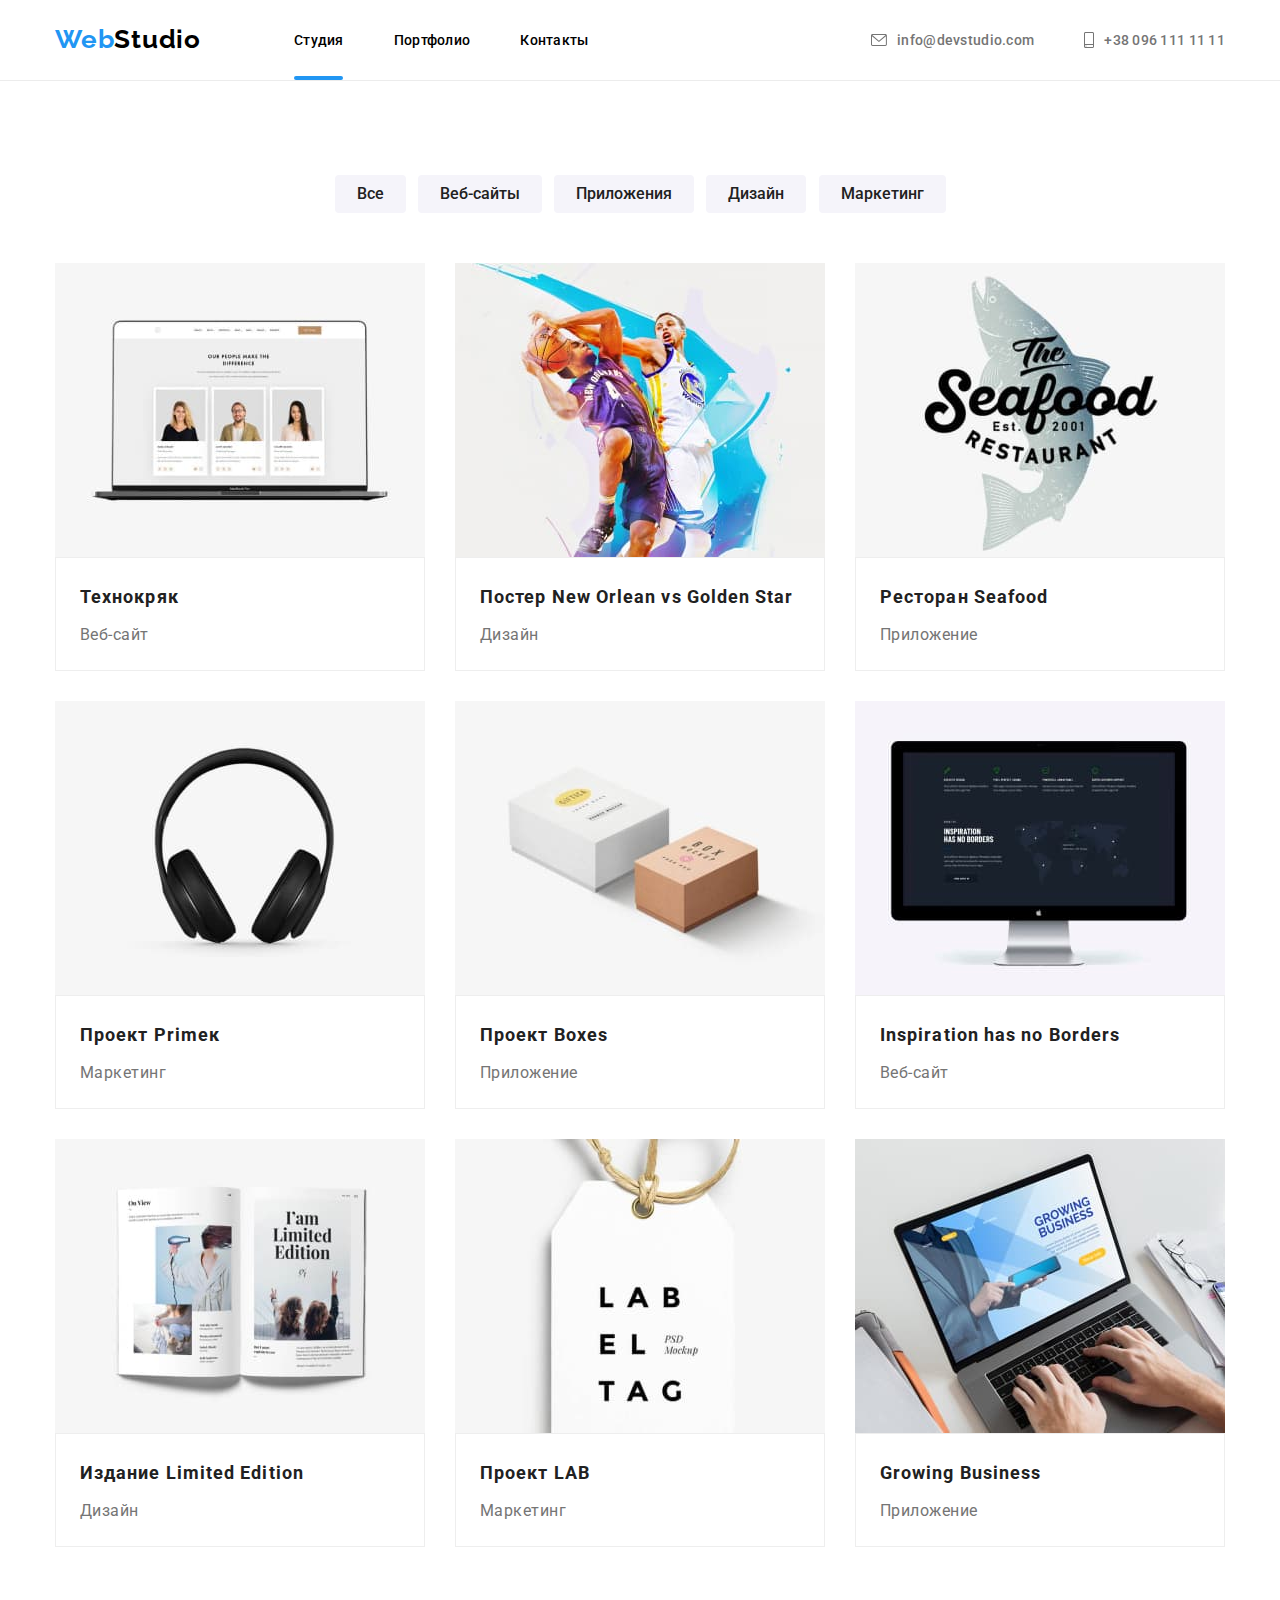
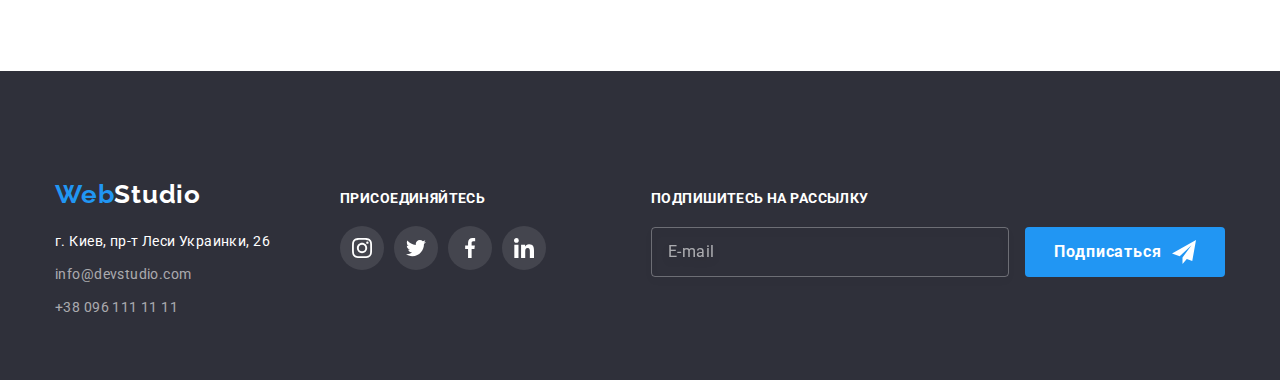
==== commit fd2e2334: "hw 8-1" ====
--- a/portfolio.html
+++ b/portfolio.html
@@ -15,35 +15,92 @@
 <body class="body">
 
 <header class="page-header">
-    <nav class="page-header__nav container">
-        <a href="#" class="page-header__logo"><span class="logo-first-part">Web</span>Studio</a>
-
-        <ul class="site-nav">
-            <li class="site-nav__item"><a href="./index.html" class="site-nav__link animation">Студия</a></li>
-            <li class="site-nav__item"><a href="./portfolio.html" class="site-nav__link current animation">Портфолио</a></li>
-            <li class="site-nav__item"><a href="" class="site-nav__link animation">Контакты</a></li>
-        </ul>
-
+    <div class="container header__container">
+        <nav class="page-header__nav">
+            <a href="#" class="page-header__logo"><span class="logo-first-part">Web</span>Studio</a>
+
+            <ul class="site-nav">
+                <li class="site-nav__item">
+                    <a href="./index.html" class="site-nav__link current animation">Студия</a>
+                </li>
+                <li class="site-nav__item">
+                    <a href="./portfolio.html" class="site-nav__link animation">Портфолио</a>
+                </li>
+                <li class="site-nav__item">
+                    <a href="" class="site-nav__link animation">Контакты</a>
+                </li>
+            </ul>
+        </nav>
+        <button data-menu-open type="button" class="menu-open">
+            <svg width="40" height="40" class="menu-icon">
+                <use href="./images/svg/symbol-defs.svg#icon-menu"></use>
+            </svg>
+        </button>
         <ul class="contacts-nav">
-            <li class="contacts-nav__item"><a href="mailto:info@devstudio.com" class="contacts-nav__link animation">
+            <li class="contacts-nav__item">
+                <a href="mailto:info@devstudio.com" class="contacts-nav__link animation">
                     <svg class="contacts-nav__icon" width="16px" height="12px">
                         <use href="./images/svg/symbol-defs.svg#icon-envelope"></use>
                     </svg> info@devstudio.com
                 </a>
             </li>
-            <li class="contacts-nav__item"><a
-                    href="tel:+380961111111"
-                    class="contacts-nav__link animation">
+            <li class="contacts-nav__item">
+                <a href="tel:+380961111111" class="contacts-nav__link animation">
                     <svg class="contacts-nav__icon" width="10px" height="16px">
                         <use href="./images/svg/symbol-defs.svg#icon-smartphone"></use>
                     </svg> +38 096 111 11 11
                 </a>
             </li>
         </ul>
-    </nav>
-</header> 
-    <main>
-
+        <div
+            data-menu class="mobile-menu-backdrop is-hidden">
+            <div class="container mobile-menu-backdrop__container">
+                <button data-menu-close type="button" class="mob-menu__close">
+                    <svg width="40" height="40" class="menu-icon">
+                        <use href="./images/svg/symbol-defs.svg#icon-menu-close"></use>
+                    </svg>
+                </button>
+                <ul class="mobile-menu">
+                    <li class="mobile-menu__item">
+                        <a href="./index.html" class="mobile-menu__link current animation">Студия</a>
+                    </li>
+                    <li class="mobile-menu__item">
+                        <a href="./portfolio.html" class="mobile-menu__link animation">Портфолио</a>
+                    </li>
+                    <li class="mobile-menu__item">
+                        <a href="" class="mobile-menu__link animation">Контакты</a>
+                    </li>
+                </ul>
+                <div class="mobile-bottom">
+                    <ul class="mobile-contacts">
+                        <li class="mobile-contacts__item">
+                            <a href="tel:+380961111111" class="mobile-contacts__link animation"
+                            >+38 096 111 11 11</a>
+                        </li>
+                        <li class="mobile-contacts__item">
+                            <a href="mailto:info@devstudio.com" class="mobile-contacts__link animation" >info@devstudio.com</a>
+                        </li>
+                    </ul>
+                    <ul class="mobile-socials list">
+                        <li class="mobile-socials__item">
+                            <a href="./index.html" class="mobile-socials__link animation" >Instagram</a>
+                        </li>
+                        <li class="mobile-socials__item">
+                            <a href="./portfolio.html" class="mobile-socials__link animation" >Twitter</a>
+                        </li>
+                        <li class="mobile-socials__item">
+                            <a href="" class="mobile-socials__link animation" >Facebook</a>
+                        </li>
+                        <li class="mobile-socials__item">
+                            <a href="" class="mobile-socials__link animation" >LinkedIn</a>
+                        </li>
+                    </ul>
+                </div>
+            </div>
+        </div>
+    </div>
+</header>
+<main>
                 <!-- НАВИГАЦИЯ -->
                 
         <section class="body-section">
@@ -270,5 +327,6 @@
     </div>
     </div>
 </footer>
+<script src="./js/menu.js"></script>
 </body>
 </html>--- a/css/main.min.css
+++ b/css/main.min.css
@@ -1,3 +1,3 @@
 :root{--primary-text-color: rgba(117, 117, 117, 1);--title-text-color: rgba(33, 33, 33, 1);--accent-color: rgba(33, 150, 243, 1);--footer-hero: rgba(47, 48, 58, 1);--primary-background-color: rgba(255, 255, 255, 1);--secondary-background-color: rgba(245, 244, 250, 1);--black: rgba(0, 0, 0, 1);--footer-contact-color: rgba(255, 255, 255, 0.6);--gray: rgba(238, 238, 238, 1);--icons-color: rgba(175, 177, 184, 1);--background-footer-icons: rgba(255, 255, 255, 0, 1);--background-overflow: rgba(47, 48, 58, 0.8);--animation-timing-function: cubic-bezier(0.4, 0, 0.2, 1)}.body{background-color:var(--primary-background-color);color:var(--primary-text-color);font-family:Roboto, sans-serif;font-style:normal;font-weight:normal}.animation{transition-property:color, fill, background-color, border, box-shadow,- opacity, transform;transition-duration:250ms;transition-timing-function:var(--animation-timing-function)}.container{width:100%;margin:0 auto;padding:0 15px}@media screen and (min-width: 480px){.container{max-width:480px}}@media screen and (min-width: 768px){.container{max-width:768px}}@media screen and (min-width: 1200px){.container{max-width:1200px}}h1,h2,h3,h4{margin:0}ul{list-style:none;padding:0;margin:0}a{color:inherit;text-decoration:none}p{margin:0}.list{margin:0px;list-style:none}.page-header__logo,.logo-footer,.logo-first-part{font-family:Raleway;font-weight:700;font-size:26px;line-height:1.192;letter-spacing:0.03em}.page-header__logo{padding-top:24px;padding-bottom:25px;display:inline-block;color:var(--black)}@media screen and (max-width: 767px){.page-header__logo{padding-top:16px;padding-bottom:16px}}.logo-footer{display:inline-block;color:var(--primary-background-color);margin-bottom:20px}.logo-first-part{color:var(--accent-color)}.header__container,.contacts-nav__link{display:flex;align-items:center}.site-nav__link,.contacts-nav__link{padding-top:32px;padding-bottom:32px;font-weight:500;font-size:14px;line-height:1.142;letter-spacing:0.02em}.page-header{border-bottom:1px solid #ececec}@media screen and (min-width: 767px){.page-header__nav{display:flex;align-items:center}}.site-nav{display:flex}@media screen and (max-width: 767px){.site-nav{display:none}}@media screen and (min-width: 768px) and (max-width: 1199px){.site-nav{margin-left:88px}}@media screen and (min-width: 1200px){.site-nav{margin-left:93px}}.site-nav__link{position:relative;color:var(--black)}.site-nav__link .current{color:var(--accent-color)}.site-nav__item:not(:last-child){margin-right:50px}.menu-open{display:inline-flex;margin-left:auto;padding:0;border:0;background-color:transparent;color:var(--title-text-color)}.menu-icon{fill:currentColor}.contacts-nav{display:flex;margin-left:auto}@media screen and (max-width: 767px){.contacts-nav{display:none}}@media screen and (min-width: 768px) and (max-width: 1199px){.contacts-nav{flex-direction:column;padding:0 0}}@media screen and (min-width: 768px) and (max-width: 1199px){.contacts-nav__link{padding:0 0}}.contacts-nav__item:not(:last-child){margin-right:50px}@media screen and (min-width: 768px) and (max-width: 1199px){.contacts-nav__item:not(:last-child){margin-right:0;margin-bottom:10px}}.site-nav .current::after{content:'';position:absolute;bottom:0;display:block;width:99%;height:4px;background-color:var(--accent-color);border-radius:2px;opacity:1}.site-nav__link:hover,.site-nav__link:focus{color:var(--accent-color)}.contacts-nav__link:hover,.contacts-nav__link:focus{color:var(--accent-color)}.contacts-nav__icon{margin-right:10px;fill:currentColor}@media screen and (max-width: 767px){.header__container{height:60px}}@media screen and (max-width: 767px){.mob-menu{position:fixed;top:0;left:0;width:100vw;height:100vh;background-color:#ffffff;overflow:auto;opacity:1;z-index:2}}.mob-menu__container{position:relative;display:flex;flex-direction:column;justify-content:space-between;height:100%;padding:48px 40px}.button{padding:10px 32px;color:var(--primary-background-color);background-color:var(--accent-color);font-weight:500;font-size:16px;line-height:1.625;text-align:center;letter-spacing:inherit;border-radius:4px;border:none;display:inline-block;text-align:center;align-items:flex-start;box-shadow:0px 4px 4px rgba(0,0,0,0.15);border-radius:4px}.button:hover,.button:focus{background-color:var(--accent-color);color:var(--primary-background-color);cursor:pointer;box-shadow:0px 3px 1px rgba(0,0,0,0.1),0px 1px 2px rgba(0,0,0,0.08),0px 2px 2px rgba(0,0,0,0.12);border-radius:4px}.section{padding-top:60px;padding-bottom:60px}@media screen and (min-width: 1200px){.section{padding-top:94px;padding-bottom:94px}}.section-title{color:var(--title-text-color);font-weight:bold;font-size:36px;line-height:1.166;text-align:center;letter-spacing:0.03em;margin-bottom:30px}@media screen and (min-width: 1200px){.section-title{margin-bottom:50px}}.hero-section{text-align:center;background:var(--footer-hero);padding-top:118px;padding-bottom:118px;width:100%;max-width:1600px;max-height:600px;margin-right:auto;margin-left:auto;background-repeat:no-repeat;background-position:center;background-size:cover}@media screen and (min-width: 320px){.hero-section{max-width:480px;max-height:400px;background-image:linear-gradient(to right,rgba(47,48,58,0.4),rgba(47,48,58,0.4)),url(../images/hero-mob-min.jpg)}}@media screen and (min-width: 320px) and (min-device-pixel-ratio: 2), screen and (min-width: 320px) and (min-resolution: 192dpi), screen and (min-width: 320px) and (min-resolution: 2dppx){.hero-section{background-image:linear-gradient(to right,rgba(47,48,58,0.4),rgba(47,48,58,0.4)),url(../images/hero-mob-2x-min.jpg)}}@media screen and (min-width: 768px){.hero-section{max-width:768px;max-height:400px;background-image:linear-gradient(to right,rgba(47,48,58,0.4),rgba(47,48,58,0.4)),url(../images/hero-tab-min.jpg)}}@media screen and (min-width: 768px) and (min-device-pixel-ratio: 2) and (min-width: 768px), screen and (min-width: 768px) and (min-resolution: 192dpi), screen and (min-width: 768px) and (min-resolution: 2dppx){.hero-section{max-width:768px;max-height:400px;background-image:linear-gradient(to right,rgba(47,48,58,0.4),rgba(47,48,58,0.4)),url(../images/hero-tab-2x-min.jpg)}}@media screen and (min-width: 1200px){.hero-section{max-width:1600px;max-height:600px;background-image:linear-gradient(to right,rgba(47,48,58,0.4),rgba(47,48,58,0.4)),url(../images/hero-desk-min.jpg)}}@media screen and (min-width: 1200px) and (min-device-pixel-ratio: 2) and (min-width: 1200px), screen and (min-width: 1200px) and (min-resolution: 192dpi), screen and (min-width: 1200px) and (min-resolution: 2dppx){.hero-section{background-image:linear-gradient(to right,rgba(47,48,58,0.4),rgba(47,48,58,0.4)),url(../images/hero-desk-2x-min.jpg)}}.hero__title{color:var(--primary-background-color);font-weight:900;font-size:44px;line-height:1.363;text-align:center;letter-spacing:0.06em;text-transform:uppercase;margin-bottom:30px}@media screen and (max-width: 1199px){.hero__title{font-size:26px;line-height:1.615}}.title-none{display:none}.features-list{margin-top:0px;margin-bottom:-30px}@media screen and (min-width: 768px){.features-list{display:flex;flex-wrap:wrap;margin-left:-30px}}@media screen and (min-width: 1200px){.features-list{padding-top:94px}}.features-list__item{width:100%;margin-bottom:30px}@media screen and (min-width: 768px){.features-list__item{flex-basis:calc((100% - 60px) / 2);margin-left:30px}}@media screen and (min-width: 1200px){.features-list__item{flex-basis:calc((100% - 120px) / 4)}}.features-list__icon{display:flex;width:100%;height:120px;justify-content:center;align-items:center;background-color:var(--secondary-background-color);border-radius:4px}.features-list__title{color:var(--title-text-color);font-size:14px;line-height:1.142;letter-spacing:.03em;text-transform:uppercase;margin-top:30px;margin-bottom:10px;text-align:center}@media screen and (min-width: 768px){.features-list__title{text-align:left}}.features-list__text{font-size:14px;line-height:1.714;letter-spacing:.03em}@media screen and (max-width: 1199px){.section-none{display:none}}.work-list{display:flex;padding-bottom:94px}.work-list__item{position:relative;z-index:1;margin-right:30px}.work-list__text{position:absolute;bottom:0;right:0;margin:0;width:100%;font-weight:bold;font-size:14px;line-height:1.142;text-align:center;letter-spacing:0.03em;text-transform:uppercase;color:var(--primary-background-color);background-color:var(--background-overflow);padding:27px}.work-list__item:not(:last-child){margin-right:30px}.section-color{background-color:var(--secondary-background-color)}.section-title{color:var(--title-text-color);font-weight:bold;font-size:28px;line-height:1.166;letter-spacing:.03em;text-align:center}@media screen and (min-width: 768px){.section-title{font-size:36px}}.team-list{text-align:center;margin-bottom:-30px}@media screen and (min-width: 768px){.team-list{display:flex;flex-wrap:wrap;margin-left:-30px}}.team-list__photo{display:block;height:auto;width:100%}.team-list__item{box-shadow:0px 1px 3px rgba(0,0,0,0.12),0px 1px 1px rgba(0,0,0,0.14),0px 2px 1px rgba(0,0,0,0.2);border-radius:0px 0px 4px 4px;width:100%;margin-bottom:30px}@media screen and (min-width: 768px){.team-list__item{flex-basis:calc((100% - 60px) / 2);margin-left:30px}}@media screen and (min-width: 1200px){.team-list__item{flex-basis:calc((100% - 120px) / 4)}}.team-description{background-color:var(--primary-background-color);border-radius:0px 0px 4px 4px}.team-description__member{padding:30px 9px 0;color:var(--title-text-color);font-size:16px;line-height:1.187;letter-spacing:.03em}.team-description__position{font-size:16px;line-height:1.187;letter-spacing:.03em;padding:0 20px;margin-top:10px}.contacts-list__street,.contacts-list__contact{font-size:16px;line-height:1.187;letter-spacing:0.03em}.icons-list{display:flex;justify-content:center;margin-top:16px;padding:0 32px 30px}.icons-list__item:not(:last-child){margin-right:10px}.icons-list__link{width:44px;height:44px;padding:12px;border-radius:50%;display:flex;justify-content:center;align-items:center}.icons-list__link:hover,.icons-list__link:focus{background-color:var(--accent-color);color:var(--primary-background-color)}.icons-list__link:hover .icons-list__icon,.icons-list__link:focus .icons-list__icon{fill:var(--primary-background-color)}.icons-list__icon{width:20px;height:20px;fill:var(--icons-color)}.clients-list{display:flex;flex-wrap:wrap;margin-left:-30px;margin-top:-30px}@media screen and (min-width: 1200px){.clients-list{flex-wrap:nowrap}}.clients-list__item{flex-basis:calc((100% - 60px) / 2);margin-left:30px;margin-top:30px}.clients-list__link{border:1px solid var(--icons-color);color:var(--icons-color);display:flex;justify-content:center;align-items:center;height:92px;border-radius:3px}.clients-list__link:hover,.clients-list__link:focus{border-color:var(--accent-color);color:var(--accent-color)}.clients-list__icon{fill:currentColor}.clients-list__link:hover .clients-list__icon,.clients-list__link:focus .clients-list__icon{fill:currentColor}.hide{display:none}.filter-list{width:611px;margin:0px auto;padding:94px 0 50px;display:flex;justify-content:space-between}.filter-list__item{display:flex;justify-content:center;align-items:center}.filter-list__item:not(:last-child){margin-right:8px}.filter-list__button{color:var(--title-text-color);font-family:inherit;font-weight:500;font-size:16px;line-height:1.63;text-align:center;cursor:pointer;border:0;background-color:var(--secondary-background-color);border-radius:4px;padding:6px 22px}.filter-list__button:hover,.filter-list__button:focus{color:var(--primary-background-color);background-color:var(--accent-color)}.portfolio-list{display:flex;flex-wrap:wrap;padding-bottom:94px}.portfolio-list__item{width:370px;margin:0 30px 30px 0}.portfolio-list__item:nth-child(3n){margin-right:0}.portfolio-overlay__project{display:block;width:100%;height:auto}.text-holder{border:1px solid var(--gray);background-color:var(--primary-background-color)}.text-holder__title{color:var(--title-text-color);font-weight:bold;font-size:18px;line-height:2.111;letter-spacing:0.06em;padding:20px 24px 0;margin-bottom:4px}.text-holder__text{font-size:16px;line-height:1.875;letter-spacing:0.03em;padding:0 24px 20px}.portfolio-list__link:hover,.portfolio-list__link:focus{display:block;border-radius:0px 0px 4px 4px;transition:opacity 250ms var(--animation-timing-function)}.portfolio-overlay{position:relative;overflow:hidden}.thumb{position:absolute;top:0;left:0;width:100%;height:100%;transform:translateY(100%);transition:transform 250ms var(--animation-timing-function);background-color:rgba(33,150,243,0.9)}.thumb__text{font-size:18px;line-height:1.555;letter-spacing:0.03em;color:#fff;margin:63px 24px}.portfolio-list__link:hover .thumb,.portfolio-list__link:focus .thumb{transform:translateY(0)}.portfolio-list__item:hover{box-shadow:0px 1px 3px rgba(0,0,0,0.12),0px 1px 1px rgba(0,0,0,0.14),0px 2px 1px rgba(0,0,0,0.2)}.contacts-list__street,.contacts-list__contact{font-family:Roboto, sans-serif;font-size:14px;line-height:1.714;letter-spacing:0.03em}.footer{background-color:var(--footer-hero);padding-top:60px;padding-bottom:60px}.footer-container{text-align:center}@media screen and (min-width: 1200px){.footer-container{max-width:1200px;display:flex;align-items:baseline;text-align:left}}@media screen and (min-width: 768px) and (max-width: 1199px){.footer-container{max-width:768px}}@media screen and (min-width: 480px) and (max-width: 767px){.footer-container{max-width:480px}}@media screen and (min-width: 1200px){.footer-wrap{margin-bottom:0}}@media screen and (min-width: 768px){.footer-wrap{display:flex;justify-content:space-around;align-items:baseline}}.footer-adress{display:flex;flex-direction:column;margin-bottom:60px}@media screen and (min-width: 1200px){.footer-adress{margin-right:70px}}@media screen and (min-width: 768px){.footer-adress{margin-bottom:0}}.contacts-list__street{margin-bottom:9px;color:var(--primary-background-color)}.contacts-list__contact:not(:last-child){display:inline-block;margin-bottom:9px}.contacts-list__contact{color:var(--footer-contact-color)}.footer-icons{display:flex;text-align:center;flex-direction:column;margin-bottom:60px}@media screen and (min-width: 768px){.footer-icons{margin-bottom:0}}.footer-icons__title{text-align:center;font-family:Roboto;font-weight:bold;font-size:14px;line-height:1.142;letter-spacing:0.03em;text-transform:uppercase;color:var(--primary-background-color)}@media screen and (min-width: 1200px){.footer-icons__title{text-align:left}}.footer-icons__list{display:flex;margin-top:20px;margin-right:auto;margin-left:auto;width:206px}.footer-icons__item:not(:last-child){margin-right:10px}.footer-icons__link{display:flex;justify-content:center;align-items:center;width:44px;height:44px;border-radius:50%;background:rgba(255,255,255,0.1)}.footer-icons__link:hover,.footer-icons__link:focus{background:var(--accent-color)}.footer-icons__icon{fill:var(--primary-background-color)}.footer-form{margin-top:60px;margin-left:auto}.subscribe-title{text-align:center;margin-bottom:20px;font-weight:bold;font-size:14px;line-height:1.14;letter-spacing:.03em;text-transform:uppercase;color:var(--primary-background-color)}@media screen and (min-width: 1200px){.subscribe-title{text-align:left}}.footer-subscribe__input{display:block;width:100%;margin-bottom:20px;height:50px;padding:15px 16px;background-color:transparent;border:1px solid rgba(255,255,255,0.3);filter:drop-shadow(0px 4px 4px rgba(0,0,0,0.15));border-radius:4px;transition:border 250ms cubic-bezier(0.4, 0, 0.2, 1)}@media screen and (min-width: 768px) and (max-width: 1199px){.footer-subscribe__input{width:450px;margin-left:auto;margin-right:auto}}@media screen and (min-width: 1200px){.footer-subscribe__input{display:inline-block;width:358px;margin-right:12px;margin-bottom:0}}.footer-subscribe__input::placeholder{font-family:Roboto;font-size:16px;line-height:1.25;letter-spacing:.03em;display:flex;align-items:center;color:rgba(255,255,255,0.6)}.footer-subscribe__button{display:inline-flex;justify-content:center;align-items:center;color:var(--primary-background-color);background-color:var(--accent-color);width:200px;height:50px;font-weight:bold;font-size:16px;line-height:1.87;letter-spacing:.06em;border-radius:4px;border:none;cursor:pointer}.footer-subscribe__button:hover,.footer-subscribe__button:focus,.footer-subscribe__button:active{color:var(--primary-background-color);background-color:var(--accent-color)}.footer-subscribe__svg{margin-left:10px}.backdrop{position:fixed;top:0;left:0;z-index:2;width:100%;height:100%;background-color:rgba(0,0,0,0.2);opacity:1;transition:opacity 250ms var(--animation-timing-function)}.modal{position:absolute;top:50%;left:50%;transform:translate(-50%, -50%) scale(1);transition:transform 250ms var(--animation-timing-function);min-width:528px;min-height:581px;background-color:var(--primary-background-color);box-shadow:0px 1px 3px rgba(0,0,0,0.12),0px 1px 1px rgba(0,0,0,0.14),0px 2px 1px rgba(0,0,0,0.2);border-radius:4px}.modal-close:hover,.modal-close:focus{fill:var(--accent-color)}.is-hidden .modal{transform:translate(-50%, -50%) rotate(90deg)}.is-hidden{opacity:0;pointer-events:none;visibility:hidden;transition:opacity 250ms var(--animation-timing-function),visibility 250ms var(--animation-timing-function)}@media screen and (max-width: 767px){.is-hidden{opacity:0;visibility:hidden;pointer-events:none}}.modal-close{position:absolute;top:0;right:0;width:30px;height:30px;border-radius:50%;border:1px solid rgba(0,0,0,0.1);background-color:var(--primary-background-color);color:#000;margin-top:8px;margin-right:8px;display:flex;justify-content:center;align-items:center;cursor:pointer}.modal-form{display:block;margin-left:auto;padding:40px}.modal-form__title{color:var(--title-text-color);font-family:Roboto;font-weight:bold;font-size:20px;line-height:1.15;letter-spacing:.03em;text-align:center;padding-bottom:12px}.modal-form__lable{position:relative;display:flex;flex-direction:column;margin-bottom:10px}.modal-form__lable ::placeholder{font-size:12px;line-height:1.166;letter-spacing:.01em;color:rgba(117,117,117,0.5)}.modal-form__data{margin-bottom:4px;font-size:12px;line-height:1.166;letter-spacing:.01em;color:#757575}.modal-form__input{height:40px;border:1px solid rgba(33,33,33,0.2);border-radius:4px;padding-left:40px;font:inherit}.modal-form__icon{position:absolute;left:12px;bottom:4px;transform:translateY(-50%);display:inline-block}.modal-form__lable:focus-within .modal-form__input{outline-color:var(--accent-color)}.modal-form__lable:focus-within .modal-form__icon{fill:var(--accent-color)}.modal-form__input:hover{border-color:var(--accent-color);transition:border-color 250ms var(--animation-timing-function)}.modal-form__comment{border:1px solid rgba(33,33,33,0.2);border-radius:4px;height:120px;padding:12px 16px;resize:none}.modal-form__comment:hover{border-color:var(--accent-color);transition:border-color 250ms var(--animation-timing-function)}.modal-form__comment:focus-within{outline-color:var(--accent-color)}.policy-form{padding-top:20px;padding-bottom:30px;display:flex;align-items:center}.policy-form__input{position:absolute;width:1px;height:1px;margin:-1px;border:0;padding:0;clip:rect(0 0 0 0);overflow:hidden}.policy-form__checkbox{display:inline-block;width:16px;height:15px;margin-right:8px;border:2px solid var(--title-text-color);border-radius:2px}.policy-form__input:checked+.policy-form__checkbox{border-color:transparent;background-color:var(--accent-color);background-image:url("../images/svg/check.svg");background-size:contain;background-origin:border-box}.policy-form__link{color:var(--accent-color);text-decoration:underline}.policy-form__lable{font-size:14px;line-height:1.714;letter-spacing:.03em}.policy-form__button{position:relative;left:50%;transform:translate(-50%, 0);padding:10px 55px;color:var(--primary-background-color);background-color:var(--accent-color);width:200px;height:50px;box-shadow:0px 4px 4px rgba(0,0,0,0.15);border-radius:4px}.policy-form__button:hover,.policy-form__button:focus{background-color:#188ce8;box-shadow:0px 4px 4px 0px rgba(0,0,0,0.25)}.menu-open{display:inline-flex;margin-left:auto;padding:0;border:0;background-color:transparent}@media screen and (min-width: 768px){.menu-open{display:none}}.menu-open:hover,.menu-open:focus{color:var(--accent-color)}.mob-menu__close{position:absolute;right:15px;top:10px;padding:0;border:0;background-color:transparent;color:var(--title-text-color)}.mob-menu__close:hover,.mob-menu__close:focus{color:var(--accent-color)}.mobile-menu{margin-bottom:32px}@media screen and (max-width: 479px){.mobile-menu{margin-bottom:-22px}}.mobile-menu__item{margin-bottom:32px}@media screen and (max-width: 479px){.mobile-menu__item{margin-bottom:22px}}.mobile-menu__link{font-weight:500;font-size:40px;line-height:1.175;text-align:center;letter-spacing:0.02em;color:var(--title-text-color)}@media screen and (max-width: 479px){.mobile-menu__link{font-size:30px}}.mobile-menu__link.current{color:var(--accent-color)}.mobile-contacts{margin-bottom:64px}@media screen and (max-width: 479px){.mobile-contacts{margin-bottom:34px}}.mobile-contacts__item:not(:last-child){margin-bottom:32px}@media screen and (max-width: 479px){.mobile-contacts__item:not(:last-child){margin-bottom:22px}}.mobile-contacts__link{font-weight:500;font-size:24px;line-height:1.166;letter-spacing:0.02em;color:var(--primary-text-color)}.mobile-contacts__link:hover,.mobile-contacts__link:focus{font-size:34px;line-height:1.18;color:var(--accent-color)}@media screen and (max-width: 479px){.mobile-contacts__link{font-size:18px}}.mobile-socials{display:flex}.mobile-socials__link{font-weight:500;font-size:18px;line-height:1.222;letter-spacing:0.02em;color:var(--accent-color)}@media screen and (max-width: 479px){.mobile-socials__link{font-size:12px}}.mobile-socials__item:not(:last-child)::after{content:'';width:22px;height:0px;margin-left:10px;border:1px solid rgba(33,33,33,0.2);transform:rotate(90deg)}.mobile-socials__item:not(:last-child){margin-right:10px}@media screen and (max-width: 479px){.mobile-socials__item:not(:last-child){margin-right:7px}}@media screen and (max-width: 479px){.mobile-socials__item:not(:last-child)::after{width:19px;margin-left:7px}}
+ opacity, transform;transition-duration:250ms;transition-timing-function:var(--animation-timing-function)}.container{width:100%;margin:0 auto;padding:0 15px}@media screen and (min-width: 480px){.container{max-width:480px}}@media screen and (min-width: 768px){.container{max-width:768px}}@media screen and (min-width: 1200px){.container{max-width:1200px}}h1,h2,h3,h4{margin:0}ul{list-style:none;padding:0;margin:0}a{color:inherit;text-decoration:none}p{margin:0}.list{margin:0px;list-style:none}.page-header__logo,.logo-footer,.logo-first-part{font-family:Raleway;font-weight:700;font-size:26px;line-height:1.192;letter-spacing:0.03em}.page-header__logo{padding-top:24px;padding-bottom:25px;display:inline-block;color:var(--black)}@media screen and (max-width: 767px){.page-header__logo{padding-top:16px;padding-bottom:16px}}.logo-footer{display:inline-block;color:var(--primary-background-color);margin-bottom:20px}.logo-first-part{color:var(--accent-color)}.header__container,.contacts-nav__link{display:flex;align-items:center}.site-nav__link,.contacts-nav__link{padding-top:32px;padding-bottom:32px;font-weight:500;font-size:14px;line-height:1.142;letter-spacing:0.02em}.page-header{border-bottom:1px solid #ececec}@media screen and (min-width: 767px){.page-header__nav{display:flex;align-items:center}}.site-nav{display:flex}@media screen and (max-width: 767px){.site-nav{display:none}}@media screen and (min-width: 768px) and (max-width: 1199px){.site-nav{margin-left:88px}}@media screen and (min-width: 1200px){.site-nav{margin-left:93px}}.site-nav__link{color:var(--black)}.site-nav__link.current{position:relative}.site-nav__link .current{color:var(--accent-color)}.site-nav__item:not(:last-child){margin-right:50px}.menu-open{display:inline-flex;margin-left:auto;padding:0;border:0;background-color:transparent;color:var(--title-text-color)}.menu-icon{fill:currentColor}.contacts-nav{display:flex;margin-left:auto}@media screen and (max-width: 767px){.contacts-nav{display:none}}@media screen and (min-width: 768px) and (max-width: 1199px){.contacts-nav{flex-direction:column;padding:0 0}}@media screen and (min-width: 768px) and (max-width: 1199px){.contacts-nav__link{padding:0 0}}.contacts-nav__item:not(:last-child){margin-right:50px}@media screen and (min-width: 768px) and (max-width: 1199px){.contacts-nav__item:not(:last-child){margin-right:0;margin-bottom:10px}}.site-nav .current::after{content:'';position:absolute;bottom:0;display:block;width:99%;height:4px;background-color:var(--accent-color);border-radius:2px;opacity:1}.site-nav__link:hover,.site-nav__link:focus{color:var(--accent-color)}.contacts-nav__link:hover,.contacts-nav__link:focus{color:var(--accent-color)}.contacts-nav__icon{margin-right:10px;fill:currentColor}@media screen and (max-width: 767px){.header__container{height:60px}}.button{padding:10px 32px;color:var(--primary-background-color);background-color:var(--accent-color);font-weight:500;font-size:16px;line-height:1.625;text-align:center;letter-spacing:inherit;border-radius:4px;border:none;display:inline-block;text-align:center;align-items:flex-start;box-shadow:0px 4px 4px rgba(0,0,0,0.15);border-radius:4px}.button:hover,.button:focus{background-color:var(--accent-color);color:var(--primary-background-color);cursor:pointer;box-shadow:0px 3px 1px rgba(0,0,0,0.1),0px 1px 2px rgba(0,0,0,0.08),0px 2px 2px rgba(0,0,0,0.12);border-radius:4px}.section{padding-top:60px;padding-bottom:60px}@media screen and (min-width: 1200px){.section{padding-top:94px;padding-bottom:94px}}.section-title{color:var(--title-text-color);font-weight:bold;font-size:36px;line-height:1.166;text-align:center;letter-spacing:0.03em;margin-bottom:30px}@media screen and (min-width: 1200px){.section-title{margin-bottom:50px}}.overlay{background-image:linear-gradient(to right, rgba(47,48,58,0.4), rgba(47,48,58,0.4)),url(../images/img.jpg);background-repeat:no-repeat;background-size:cover}.hero-section{text-align:center;background:var(--footer-hero);padding-top:118px;padding-bottom:118px;max-width:1600px;height:auto;margin-right:auto;margin-left:auto;background-repeat:no-repeat;background-position:center;background-size:cover}@media screen and (min-width: 320px){.hero-section{max-width:480px;max-height:400px;background-image:linear-gradient(to right,rgba(47,48,58,0.4),rgba(47,48,58,0.4)),url(../images/hero-mob-min.jpg)}}@media screen and (min-width: 320px) and (min-device-pixel-ratio: 2), screen and (min-width: 320px) and (min-resolution: 192dpi), screen and (min-width: 320px) and (min-resolution: 2dppx){.hero-section{background-image:linear-gradient(to right,rgba(47,48,58,0.4),rgba(47,48,58,0.4)),url(../images/hero-mob-2x-min.jpg)}}@media screen and (min-width: 768px){.hero-section{max-width:768px;max-height:400px;background-image:linear-gradient(to right,rgba(47,48,58,0.4),rgba(47,48,58,0.4)),url(../images/hero-tab-min.jpg)}}@media screen and (min-width: 768px) and (min-device-pixel-ratio: 2) and (min-width: 768px), screen and (min-width: 768px) and (min-resolution: 192dpi), screen and (min-width: 768px) and (min-resolution: 2dppx){.hero-section{max-width:768px;max-height:400px;background-image:linear-gradient(to right,rgba(47,48,58,0.4),rgba(47,48,58,0.4)),url(../images/hero-tab-2x-min.jpg)}}@media screen and (min-width: 1200px){.hero-section{max-width:1600px;padding-top:200px;padding-bottom:200px;background-image:linear-gradient(to right,rgba(47,48,58,0.4),rgba(47,48,58,0.4)),url(../images/hero-desk-min.jpg)}}@media screen and (min-width: 1200px) and (min-device-pixel-ratio: 2) and (min-width: 1200px), screen and (min-width: 1200px) and (min-resolution: 192dpi), screen and (min-width: 1200px) and (min-resolution: 2dppx){.hero-section{background-image:linear-gradient(to right,rgba(47,48,58,0.4),rgba(47,48,58,0.4)),url(../images/hero-desk-2x-min.jpg)}}.hero__title{color:var(--primary-background-color);font-weight:900;font-size:44px;line-height:1.363;text-align:center;letter-spacing:0.06em;text-transform:uppercase;margin-bottom:30px}@media screen and (max-width: 1199px){.hero__title{font-size:26px;line-height:1.615}}@media screen and (min-width: 1200px){.hero__title{font-size:44px;line-height:1.36}}.title-none{display:none}.features-list{margin-top:0px;margin-bottom:-30px}@media screen and (min-width: 768px){.features-list{display:flex;flex-wrap:wrap;margin-left:-30px}}.features-list__item{width:100%;margin-bottom:30px}@media screen and (min-width: 768px){.features-list__item{flex-basis:calc((100% - 60px) / 2);margin-left:30px}}@media screen and (min-width: 1200px){.features-list__item{flex-basis:calc((100% - 120px) / 4)}}.features-list__icon{display:flex;width:100%;height:120px;justify-content:center;align-items:center;background-color:var(--secondary-background-color);border-radius:4px}.features-list__title{color:var(--title-text-color);font-size:14px;line-height:1.142;letter-spacing:.03em;text-transform:uppercase;margin-top:30px;margin-bottom:10px;text-align:center}@media screen and (min-width: 768px){.features-list__title{text-align:left}}.features-list__text{font-size:14px;line-height:1.714;letter-spacing:.03em}.section-none{padding-top:0}@media screen and (max-width: 1199px){.section-none{display:none}}.work-list{display:flex}.work-list__item{position:relative;z-index:1;margin-right:30px}.work-list__text{position:absolute;bottom:0;right:0;margin:0;width:100%;font-weight:bold;font-size:14px;line-height:1.142;text-align:center;letter-spacing:0.03em;text-transform:uppercase;color:var(--primary-background-color);background-color:var(--background-overflow);padding:27px}.work-list__item:not(:last-child){margin-right:30px}.section-color{background-color:var(--secondary-background-color)}.section-title{color:var(--title-text-color);font-weight:bold;font-size:28px;line-height:1.166;letter-spacing:.03em;text-align:center}@media screen and (min-width: 768px){.section-title{font-size:36px}}.team-list{text-align:center;margin-bottom:-30px}@media screen and (min-width: 768px){.team-list{display:flex;flex-wrap:wrap;margin-left:-30px}}.team-list__photo{display:block;height:auto;width:100%}.team-list__item{box-shadow:0px 1px 3px rgba(0,0,0,0.12),0px 1px 1px rgba(0,0,0,0.14),0px 2px 1px rgba(0,0,0,0.2);border-radius:0px 0px 4px 4px;width:100%;margin-bottom:30px}@media screen and (min-width: 768px){.team-list__item{flex-basis:calc((100% - 60px) / 2);margin-left:30px}}@media screen and (min-width: 1200px){.team-list__item{flex-basis:calc((100% - 120px) / 4)}}.team-description{background-color:var(--primary-background-color);border-radius:0px 0px 4px 4px}.team-description__member{padding:30px 9px 0;color:var(--title-text-color);font-size:16px;line-height:1.187;letter-spacing:.03em}.team-description__position{font-size:16px;line-height:1.187;letter-spacing:.03em;padding:0 20px;margin-top:10px}.contacts-list__street,.contacts-list__contact{font-size:16px;line-height:1.187;letter-spacing:0.03em}.icons-list{display:flex;justify-content:center;margin-top:16px;padding:0 32px 30px}.icons-list__item:not(:last-child){margin-right:10px}.icons-list__link{width:44px;height:44px;padding:12px;border-radius:50%;display:flex;justify-content:center;align-items:center}.icons-list__link:hover,.icons-list__link:focus{background-color:var(--accent-color);color:var(--primary-background-color)}.icons-list__link:hover .icons-list__icon,.icons-list__link:focus .icons-list__icon{fill:var(--primary-background-color)}.icons-list__icon{width:20px;height:20px;fill:var(--icons-color)}.clients-list{display:flex;flex-wrap:wrap;margin-left:-30px;margin-top:-30px}@media screen and (min-width: 1200px){.clients-list{flex-wrap:nowrap}}.clients-list__item{flex-basis:calc((100% - 60px) / 2);margin-left:30px;margin-top:30px}.clients-list__link{border:1px solid var(--icons-color);color:var(--icons-color);display:flex;justify-content:center;align-items:center;height:92px;border-radius:3px}.clients-list__link:hover,.clients-list__link:focus{border-color:var(--accent-color);color:var(--accent-color)}.clients-list__icon{fill:currentColor}.clients-list__link:hover .clients-list__icon,.clients-list__link:focus .clients-list__icon{fill:currentColor}.hide{display:none}.filter-list{width:611px;margin:0px auto;padding:94px 0 50px;display:flex;justify-content:space-between}.filter-list__item{display:flex;justify-content:center;align-items:center}.filter-list__item:not(:last-child){margin-right:8px}.filter-list__button{color:var(--title-text-color);font-family:inherit;font-weight:500;font-size:16px;line-height:1.63;text-align:center;cursor:pointer;border:0;background-color:var(--secondary-background-color);border-radius:4px;padding:6px 22px}.filter-list__button:hover,.filter-list__button:focus{color:var(--primary-background-color);background-color:var(--accent-color)}.portfolio-list{display:flex;flex-wrap:wrap;padding-bottom:94px}.portfolio-list__item{width:370px;margin:0 30px 30px 0}.portfolio-list__item:nth-child(3n){margin-right:0}.portfolio-overlay__project{display:block;width:100%;height:auto}.text-holder{border:1px solid var(--gray);background-color:var(--primary-background-color)}.text-holder__title{color:var(--title-text-color);font-weight:bold;font-size:18px;line-height:2.111;letter-spacing:0.06em;padding:20px 24px 0;margin-bottom:4px}.text-holder__text{font-size:16px;line-height:1.875;letter-spacing:0.03em;padding:0 24px 20px}.portfolio-list__link:hover,.portfolio-list__link:focus{display:block;border-radius:0px 0px 4px 4px;transition:opacity 250ms var(--animation-timing-function)}.portfolio-overlay{position:relative;overflow:hidden}.thumb{position:absolute;top:0;left:0;width:100%;height:100%;transform:translateY(100%);transition:transform 250ms var(--animation-timing-function);background-color:rgba(33,150,243,0.9)}.thumb__text{font-size:18px;line-height:1.555;letter-spacing:0.03em;color:#fff;margin:63px 24px}.portfolio-list__link:hover .thumb,.portfolio-list__link:focus .thumb{transform:translateY(0)}.portfolio-list__item:hover{box-shadow:0px 1px 3px rgba(0,0,0,0.12),0px 1px 1px rgba(0,0,0,0.14),0px 2px 1px rgba(0,0,0,0.2)}.contacts-list__street,.contacts-list__contact{font-family:Roboto, sans-serif;font-size:14px;line-height:1.714;letter-spacing:0.03em}.footer{background-color:var(--footer-hero);padding-top:60px;padding-bottom:60px}.footer-container{text-align:center}@media screen and (min-width: 1200px){.footer-container{max-width:1200px;display:flex;align-items:baseline;text-align:left}}@media screen and (min-width: 768px) and (max-width: 1199px){.footer-container{max-width:768px}}@media screen and (min-width: 480px) and (max-width: 767px){.footer-container{max-width:480px}}@media screen and (min-width: 1200px){.footer-wrap{margin-bottom:0}}@media screen and (min-width: 768px){.footer-wrap{display:flex;justify-content:space-around;align-items:baseline}}.footer-adress{display:flex;flex-direction:column;margin-bottom:60px}@media screen and (min-width: 1200px){.footer-adress{margin-right:70px}}@media screen and (min-width: 768px){.footer-adress{margin-bottom:0}}.contacts-list__street{margin-bottom:9px;color:var(--primary-background-color)}.contacts-list__contact:not(:last-child){display:inline-block;margin-bottom:9px}.contacts-list__contact{color:var(--footer-contact-color)}.footer-icons{display:flex;text-align:center;flex-direction:column;margin-bottom:60px}@media screen and (min-width: 768px){.footer-icons{margin-bottom:0}}.footer-icons__title{text-align:center;font-family:Roboto;font-weight:bold;font-size:14px;line-height:1.142;letter-spacing:0.03em;text-transform:uppercase;color:var(--primary-background-color)}@media screen and (min-width: 1200px){.footer-icons__title{text-align:left}}.footer-icons__list{display:flex;margin-top:20px;margin-right:auto;margin-left:auto;width:206px}.footer-icons__item:not(:last-child){margin-right:10px}.footer-icons__link{display:flex;justify-content:center;align-items:center;width:44px;height:44px;border-radius:50%;background:rgba(255,255,255,0.1)}.footer-icons__link:hover,.footer-icons__link:focus{background:var(--accent-color)}.footer-icons__icon{fill:var(--primary-background-color)}.footer-form{margin-top:60px;margin-left:auto}.subscribe-title{text-align:center;margin-bottom:20px;font-weight:bold;font-size:14px;line-height:1.14;letter-spacing:.03em;text-transform:uppercase;color:var(--primary-background-color)}@media screen and (min-width: 1200px){.subscribe-title{text-align:left}}.footer-subscribe__input{display:block;width:100%;margin-bottom:20px;height:50px;padding:15px 16px;background-color:transparent;border:1px solid rgba(255,255,255,0.3);filter:drop-shadow(0px 4px 4px rgba(0,0,0,0.15));border-radius:4px;transition:border 250ms cubic-bezier(0.4, 0, 0.2, 1)}@media screen and (min-width: 768px) and (max-width: 1199px){.footer-subscribe__input{width:450px;margin-left:auto;margin-right:auto}}@media screen and (min-width: 1200px){.footer-subscribe__input{display:inline-block;width:358px;margin-right:12px;margin-bottom:0}}.footer-subscribe__input::placeholder{font-family:Roboto;font-size:16px;line-height:1.25;letter-spacing:.03em;display:flex;align-items:center;color:rgba(255,255,255,0.6)}.footer-subscribe__button{display:inline-flex;justify-content:center;align-items:center;color:var(--primary-background-color);background-color:var(--accent-color);width:200px;height:50px;font-weight:bold;font-size:16px;line-height:1.87;letter-spacing:.06em;border-radius:4px;border:none;cursor:pointer}.footer-subscribe__button:hover,.footer-subscribe__button:focus,.footer-subscribe__button:active{color:var(--primary-background-color);background-color:var(--accent-color)}.footer-subscribe__svg{margin-left:10px}.backdrop{position:fixed;top:0;left:0;z-index:2;width:100vw;height:100vh;background-color:rgba(0,0,0,0.2);visibility:visible;opacity:1;transition:opacity 250ms var(--animation-timing-function);overflow-y:scroll}@media screen and (min-width: 480px) and (max-width: 767px){.backdrop{display:flex;justify-content:center;padding:40px 40px}}@media screen and (max-width: 479px){.backdrop{display:flex;justify-content:center;padding:20px 15px}}.modal{position:absolute;top:50%;left:50%;padding:40px;transform:translate(-50%, -50%) scale(1);transition:transform 250ms var(--animation-timing-function);background-color:var(--primary-background-color);box-shadow:0px 1px 3px rgba(0,0,0,0.12),0px 1px 1px rgba(0,0,0,0.14),0px 2px 1px rgba(0,0,0,0.2);border-radius:4px}@media screen and (max-width: 1199px){.modal{max-width:450px;width:90vw;max-height:609px;height:90vh}}@media screen and (min-width: 1200px){.modal{min-width:528px;min-height:581px}}.modal-close:hover,.modal-close:focus{fill:var(--accent-color)}.is-hidden .modal{transform:translate(-50%, -50%) rotate(90deg)}.is-hidden{opacity:0;pointer-events:none;visibility:hidden;transition:opacity 250ms var(--animation-timing-function),visibility 250ms var(--animation-timing-function)}@media screen and (max-width: 767px){.is-hidden{opacity:0;visibility:hidden;pointer-events:none}}.modal-close{position:absolute;top:0;right:0;width:30px;height:30px;border-radius:50%;border:1px solid rgba(0,0,0,0.1);background-color:var(--primary-background-color);color:#000;margin-top:8px;margin-right:8px;display:flex;justify-content:center;align-items:center;cursor:pointer}.modal-form{width:100%;margin-left:auto}.modal-form__title{color:var(--title-text-color);font-weight:bold;font-size:20px;line-height:1.15;letter-spacing:.03em;text-align:center;margin-bottom:12px}@media screen and (max-width: 479px){.modal-form__title{font-size:15px}}@media screen and (min-width: 1200px){.modal-form__title{line-height:1.15}}.modal-form__lable{position:relative;display:flex;flex-direction:column;margin-bottom:10px}@media screen and (max-width: 1199px){.modal-form__lable{max-width:370px}}.modal-form__lable ::placeholder{font-size:12px;line-height:1.166;letter-spacing:.01em;color:rgba(117,117,117,0.5)}.modal-form__data{margin-bottom:4px;font-size:12px;line-height:1.166;letter-spacing:.01em;color:#757575}.modal-form__input{width:100%;height:40px;border:1px solid rgba(33,33,33,0.2);border-radius:4px;padding:11px 42px;font:inherit}.modal-form__icon{position:absolute;left:12px;top:50%;display:inline-block}.modal-form__lable:focus-within .modal-form__input{outline-color:var(--accent-color)}.modal-form__lable:focus-within .modal-form__icon{fill:var(--accent-color)}.modal-form__input:hover{border-color:var(--accent-color);transition:border-color 250ms var(--animation-timing-function)}.modal-form__comment{border:1px solid rgba(33,33,33,0.2);border-radius:4px;height:120px;padding:12px 16px;resize:none;width:100%;margin-bottom:20px}@media screen and (max-width: 479px){.modal-form__comment{height:100px}}.modal-form__comment:hover{border-color:var(--accent-color);transition:border-color 250ms var(--animation-timing-function)}.modal-form__comment:focus-within{outline-color:var(--accent-color)}.policy-form{font-size:12px;line-height:1.17;margin-bottom:30px;display:inline-block;align-items:center}@media screen and (min-width: 480px){.policy-form{display:flex;align-items:center}}@media screen and (min-width: 1200px){.policy-form{font-size:14px;line-height:1.71}}.policy-form__input{position:absolute;width:1px;height:1px;margin:-1px;border:0;padding:0;clip:rect(0 0 0 0);overflow:hidden}.policy-form__checkbox{display:inline-block;width:16px;height:15px;margin-right:8px;border:2px solid var(--title-text-color);border-radius:2px}.policy-form__input:checked+.policy-form__checkbox{border-color:transparent;background-color:var(--accent-color);background-image:url("../images/svg/check.svg");background-size:contain;background-origin:border-box}.policy-form__link{color:var(--accent-color);text-decoration:underline;font-size:12px;line-height:1.17}@media screen and (min-width: 1200px){.policy-form__link{font-size:14px;line-height:1.71}}.policy-form__button{position:relative;left:50%;transform:translate(-50%, 0);padding:10px 55px;color:var(--primary-background-color);background-color:var(--accent-color);width:200px;height:50px;box-shadow:0px 4px 4px rgba(0,0,0,0.15);border-radius:4px}.policy-form__button:hover,.policy-form__button:focus{background-color:#188ce8;box-shadow:0px 4px 4px 0px rgba(0,0,0,0.25)}.mobile-menu-backdrop__container{position:relative;display:flex;flex-direction:column;justify-content:space-between;height:100%;padding:48px 40px}@media screen and (min-width: 768px){.mobile-menu-backdrop{display:none}}@media screen and (max-width: 767px){.mobile-menu-backdrop{position:fixed;top:0;left:0;width:100vw;height:100vh;background-color:#ffffff;overflow:auto;opacity:1;z-index:2;overflow-y:scroll}}.menu-open{display:inline-flex;margin-left:auto;padding:0;border:0;background-color:transparent}@media screen and (min-width: 768px){.menu-open{display:none}}.menu-open:hover,.menu-open:focus{color:var(--accent-color)}.mob-menu__close{position:absolute;right:15px;top:10px;padding:0;border:0;background-color:transparent;color:var(--title-text-color)}.mob-menu__close:hover,.mob-menu__close:focus{color:var(--accent-color)}.mobile-menu{margin-bottom:32px}@media screen and (max-width: 479px){.mobile-menu{margin-bottom:-22px}}.mobile-menu__item{margin-bottom:32px}@media screen and (max-width: 479px){.mobile-menu__item{margin-bottom:22px}}.mobile-menu__link{font-weight:500;font-size:40px;line-height:1.175;text-align:center;letter-spacing:0.02em;color:var(--title-text-color)}@media screen and (max-width: 479px){.mobile-menu__link{font-size:30px}}.mobile-menu__link.current{color:var(--accent-color)}.mobile-contacts{margin-bottom:64px}@media screen and (max-width: 479px){.mobile-contacts{margin-bottom:34px}}.mobile-contacts__item:not(:last-child){margin-bottom:32px}@media screen and (max-width: 479px){.mobile-contacts__item:not(:last-child){margin-bottom:22px}}.mobile-contacts__link{font-weight:500;font-size:24px;line-height:1.166;letter-spacing:0.02em;color:var(--primary-text-color)}.mobile-contacts__link:hover,.mobile-contacts__link:focus{font-size:34px;line-height:1.18;color:var(--accent-color)}@media screen and (max-width: 479px){.mobile-contacts__link{font-size:18px}}.mobile-socials{display:flex}.mobile-socials__link{font-weight:500;font-size:18px;line-height:1.222;letter-spacing:0.02em;color:var(--accent-color)}@media screen and (max-width: 479px){.mobile-socials__link{font-size:12px}}.mobile-socials__item:not(:last-child)::after{content:'';width:22px;height:0px;margin-left:10px;border:1px solid rgba(33,33,33,0.2);transform:rotate(90deg)}.mobile-socials__item:not(:last-child){margin-right:10px}@media screen and (max-width: 479px){.mobile-socials__item:not(:last-child){margin-right:7px}}@media screen and (max-width: 479px){.mobile-socials__item:not(:last-child)::after{width:19px;margin-left:7px}}
 /*# sourceMappingURL=main.min.css.map */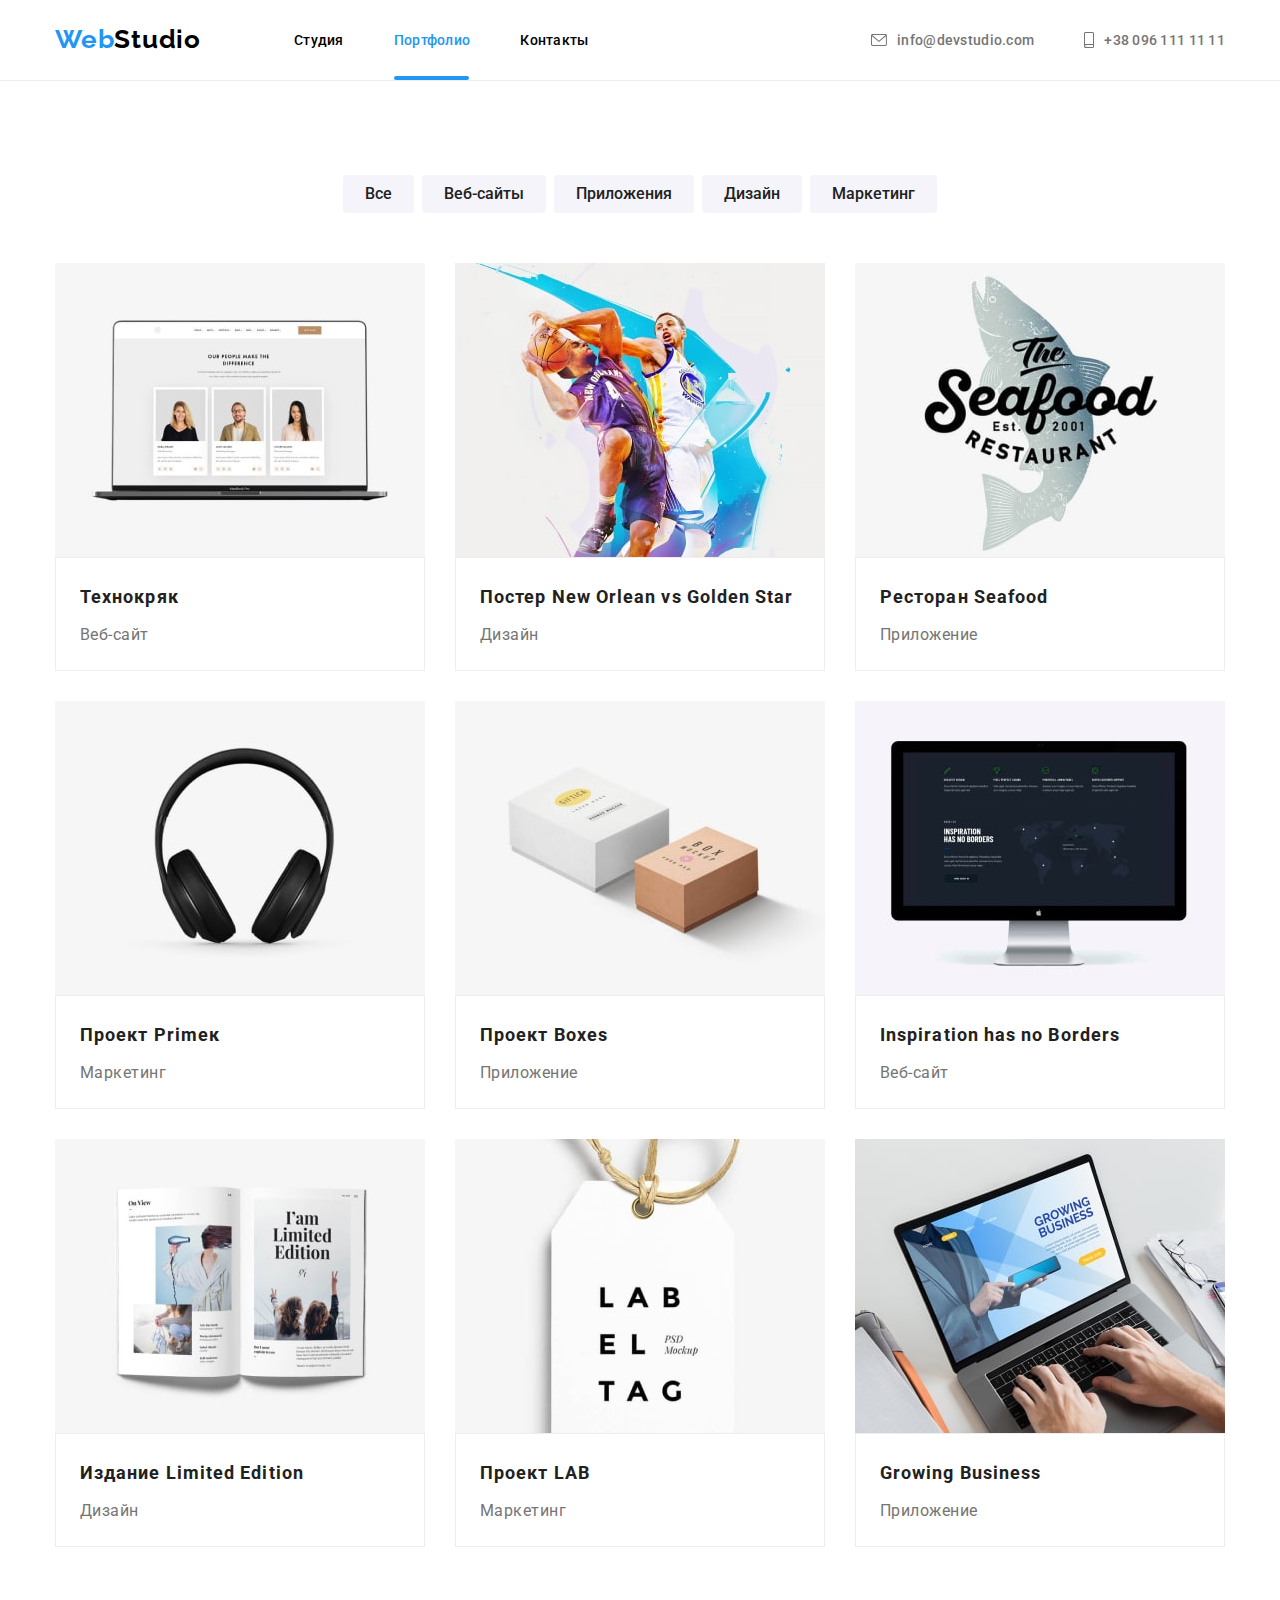
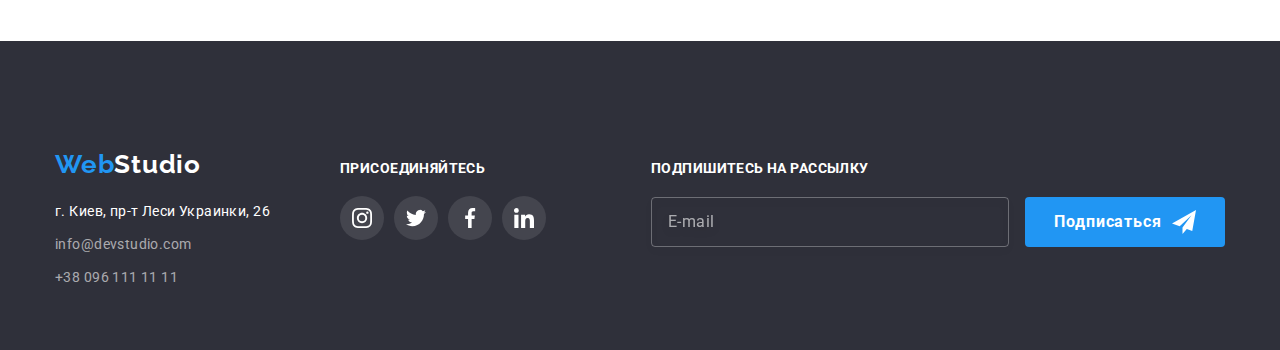
==== commit 612961cd: "HW 8 FINAL" ====
--- a/portfolio.html
+++ b/portfolio.html
@@ -21,10 +21,10 @@
 
             <ul class="site-nav">
                 <li class="site-nav__item">
-                    <a href="./index.html" class="site-nav__link current animation">Студия</a>
+                    <a href="./index.html" class="site-nav__link animation">Студия</a>
                 </li>
                 <li class="site-nav__item">
-                    <a href="./portfolio.html" class="site-nav__link animation">Портфолио</a>
+                    <a href="./portfolio.html" class="site-nav__link animation current">Портфолио</a>
                 </li>
                 <li class="site-nav__item">
                     <a href="" class="site-nav__link animation">Контакты</a>
@@ -62,10 +62,10 @@
                 </button>
                 <ul class="mobile-menu">
                     <li class="mobile-menu__item">
-                        <a href="./index.html" class="mobile-menu__link current animation">Студия</a>
+                        <a href="./index.html" class="mobile-menu__link animation">Студия</a>
                     </li>
                     <li class="mobile-menu__item">
-                        <a href="./portfolio.html" class="mobile-menu__link animation">Портфолио</a>
+                        <a href="./portfolio.html" class="mobile-menu__link current animation">Портфолио</a>
                     </li>
                     <li class="mobile-menu__item">
                         <a href="" class="mobile-menu__link animation">Контакты</a>
@@ -104,7 +104,7 @@
                 <!-- НАВИГАЦИЯ -->
                 
         <section class="body-section">
-        <div class="container">
+        <div class="container portfolio-container">
             <h2 class="hide">НАВИГАЦИЯ</h2>
             <ul class="filter-list">
                 <li class="filter-list__item"><button type="button" class="filter-list__button animation">Все</button></li>
@@ -123,7 +123,26 @@
             <li class="portfolio-list__item">
                 <a class="portfolio-list__link animation" href="">
             <div class="portfolio-overlay">
-                <img class="portfolio-overlay__project" src="./images/tehno.jpg" alt="web-site" width="370">
+<picture>
+    <source
+        srcset="./images/tehno-desk-min.jpg 1x, ./images/tehno-desk-2x-min.jpg 2x"
+        media="(min-width: 1200px)"
+    >
+    <source
+        srcset="./images/tehno-tab-min.jpg 1x, ./images/tehno-tab-2x-min.jpg 2x"
+        media="(min-width: 768px)"
+    >
+    <source
+        srcset="./images/tehno-mob-min.jpg 1x, ./images/tehno-mob-2x-min.jpg 2x"
+        media="(min-width: 480px)"
+    >
+    <img
+        class="team-list__photo"
+        src="./images/tehno.jpg"
+        alt="product designer"
+        width="370"
+    >
+</picture>
                 <div class="thumb">
                     <p class="thumb__text">Технокряк это современная площадка распространения коронавируса. Компании используют эту платформу для цифрового
                     шпионажа и атак на защищённые сервера конкурентов.</p>
@@ -138,7 +157,26 @@
             <li class="portfolio-list__item">
                 <a class="portfolio-list__link animation" href="">
             <div class="portfolio-overlay">
-                <img class="portfolio-overlay__project" src="./images/poster.jpg" alt="poster" width="370">
+<picture>
+    <source
+        srcset="./images/poster-desk-min.jpg 1x, ./images/poster-desk-2x-min.jpg 2x"
+        media="(min-width: 1200px)"
+    >
+    <source
+        srcset="./images/poster-tab-min.jpg 1x, ./images/poster-tab-2x-min.jpg 2x"
+        media="(min-width: 768px)"
+    >
+    <source
+        srcset="./images/poster-mob-min.jpg 1x, ./images/poster-mob-2x-min.jpg 2x"
+        media="(min-width: 480px)"
+    >
+    <img
+        class="team-list__photo"
+        src="./images/poster.jpg"
+        alt="Постер New Orlean vs Golden Star"
+        width="370"
+    >
+</picture>
                 <div class="thumb">
                     <p class="thumb__text">Технокряк это современная площадка распространения коронавируса. Компании используют эту платформу для цифрового
                         шпионажа и атак на защищённые сервера конкурентов.</p>
@@ -153,7 +191,26 @@
             <li class="portfolio-list__item">
                 <a class="portfolio-list__link animation" href="">
             <div class="portfolio-overlay">
-                <img class="portfolio-overlay__project" src="./images/restoran.jpg" alt="restoran" width="370">
+<picture>
+    <source
+        srcset="./images/restoran-desk-min.jpg 1x, ./images/restoran-desk-2x-min.jpg 2x"
+        media="(min-width: 1200px)"
+    >
+    <source
+        srcset="./images/restoran-tab-min.jpg 1x, ./images/restoran-tab-2x-min.jpg 2x"
+        media="(min-width: 768px)"
+    >
+    <source
+        srcset="./images/restoran-mob-min.jpg 1x, ./images/restoran-mob-2x-min.jpg 2x"
+        media="(min-width: 480px)"
+    >
+    <img
+        class="team-list__photo"
+        src="./images/restoran.jpg"
+        alt="Ресторан Seafood"
+        width="370"
+    >
+</picture>
                 <div class="thumb">
                     <p class="thumb__text">Технокряк это современная площадка распространения коронавируса. Компании используют эту платформу для цифрового
                         шпионажа и атак на защищённые сервера конкурентов.</p>
@@ -168,7 +225,26 @@
             <li class="portfolio-list__item">
                 <a class="portfolio-list__link animation" href="">
             <div class="portfolio-overlay">
-                <img class="portfolio-overlay__project" src="./images/prime.jpg" alt="project Prime" width="370">
+<picture>
+    <source
+        srcset="./images/prime-desk-min.jpg 1x, ./images/prime-desk-2x-min.jpg 2x"
+        media="(min-width: 1200px)"
+    >
+    <source
+        srcset="./images/prime-tab-min.jpg 1x, ./images/prime-tab-2x-min.jpg 2x"
+        media="(min-width: 768px)"
+    >
+    <source
+        srcset="./images/prime-mob-min.jpg 1x, ./images/prime-mob-2x-min.jpg 2x"
+        media="(min-width: 480px)"
+    >
+    <img
+        class="team-list__photo"
+        src="./images/prime.jpg"
+        alt="Проект Prime"
+        width="370"
+    >
+</picture>
                 <div class="thumb">
                     <p class="thumb__text">Технокряк это современная площадка распространения коронавируса. Компании используют эту платформу для цифрового
                         шпионажа и атак на защищённые сервера конкурентов.</p>
@@ -183,7 +259,26 @@
             <li class="portfolio-list__item">
                 <a class="portfolio-list__link animation" href="">
             <div class="portfolio-overlay">
-                <img class="portfolio-overlay__project" src="./images/boxes.jpg" alt="project Boxes" width="370">
+                <picture>
+                    <source
+                        srcset="./images/boxes-desk-min.jpg 1x, ./images/boxes-desk-2x-min.jpg 2x"
+                        media="(min-width: 1200px)"
+                    >
+                    <source
+                        srcset="./images/boxes-tab-min.jpg 1x, ./images/boxes-tab-2x-min.jpg 2x"
+                        media="(min-width: 768px)"
+                    >
+                    <source
+                        srcset="./images/boxes-mob-min.jpg 1x, ./images/boxes-mob-2x-min.jpg 2x"
+                        media="(min-width: 480px)"
+                    >
+                    <img
+                        class="team-list__photo"
+                        src="./images/boxes.jpg"
+                        alt="Проект Boxes"
+                        width="370"
+                    >
+                </picture>
                 <div class="thumb">
                     <p class="thumb__text">Технокряк это современная площадка распространения коронавируса. Компании используют эту платформу для цифрового
                         шпионажа и атак на защищённые сервера конкурентов.</p>
@@ -198,7 +293,26 @@
             <li class="portfolio-list__item">
                 <a class="portfolio-list__link animation" href="">
             <div class="portfolio-overlay">
-                <img class="portfolio-overlay__project" src="./images/inspiration.jpg" alt="Inspiration has no Borders" width="370">
+                                <picture>
+                                    <source
+                                        srcset="./images/inspiration-desk-min.jpg 1x, ./images/inspiration-desk-2x-min.jpg 2x"
+                                        media="(min-width: 1200px)"
+                                    >
+                                    <source
+                                        srcset="./images/inspiration-tab-min.jpg 1x, ./images/inspiration-tab-2x-min.jpg 2x"
+                                        media="(min-width: 768px)"
+                                    >
+                                    <source
+                                        srcset="./images/inspiration-mob-min.jpg 1x, ./images/inspiration-mob-2x-min.jpg 2x"
+                                        media="(min-width: 480px)"
+                                    >
+                                    <img
+                                        class="team-list__photo"
+                                        src="./images/inspiration.jpg"
+                                        alt="Inspiration has no Borders"
+                                        width="370"
+                                    >
+                                </picture>
                 <div class="thumb">
                     <p class="thumb__text">Технокряк это современная площадка распространения коронавируса. Компании используют эту платформу для цифрового
                         шпионажа и атак на защищённые сервера конкурентов.</p>
@@ -213,7 +327,26 @@
             <li class="portfolio-list__item">
                 <a class="portfolio-list__link animation" href="">
             <div class="portfolio-overlay">
-                <img class="portfolio-overlay__project" src="./images/magazine.jpg" alt="Издание Limited Edition" width="370">
+                                <picture>
+                                    <source
+                                        srcset="./images/magazine-desk-min.jpg 1x, ./images/magazine-desk-2x-min.jpg 2x"
+                                        media="(min-width: 1200px)"
+                                    >
+                                    <source
+                                        srcset="./images/magazine-tab-min.jpg 1x, ./images/magazine-tab-2x-min.jpg 2x"
+                                        media="(min-width: 768px)"
+                                    >
+                                    <source
+                                        srcset="./images/magazine-mob-min.jpg 1x, ./images/magazine-mob-2x-min.jpg 2x"
+                                        media="(min-width: 480px)"
+                                    >
+                                    <img
+                                        class="team-list__photo"
+                                        src="./images/magazine.jpg"
+                                        alt="Издание Limited Edition"
+                                        width="370"
+                                    >
+                                </picture>
                 <div class="thumb">
                     <p class="thumb__text">Технокряк это современная площадка распространения коронавируса. Компании используют эту платформу для цифрового
                         шпионажа и атак на защищённые сервера конкурентов.</p>
@@ -228,7 +361,26 @@
             <li class="portfolio-list__item">
                 <a class="portfolio-list__link animation" href="">
             <div class="portfolio-overlay">
-                <img class="portfolio-overlay__project" src="./images/lab.jpg" alt="Проект LAB" width="370">
+        <picture>
+            <source
+                srcset="./images/lab-desk-min.jpg 1x, ./images/lab-desk-2x-min.jpg 2x"
+                media="(min-width: 1200px)"
+            >
+            <source
+                srcset="./images/lab-tab-min.jpg 1x, ./images/lab-tab-2x-min.jpg 2x"
+                media="(min-width: 768px)"
+            >
+            <source
+                srcset="./images/lab-mob-min.jpg 1x, ./images/lab-mob-2x-min.jpg 2x"
+                media="(min-width: 480px)"
+            >
+            <img
+                class="team-list__photo"
+                src="./images/lab.jpg"
+                alt="Проект LAB"
+                width="370"
+            >
+        </picture>
                 <div class="thumb">
                     <p class="thumb__text">Технокряк это современная площадка распространения коронавируса. Компании используют эту платформу для цифрового
                         шпионажа и атак на защищённые сервера конкурентов.</p>
@@ -243,7 +395,26 @@
             <li class="portfolio-list__item">
                 <a class="portfolio-list__link animation" href="">
             <div class="portfolio-overlay">
-                <img class="portfolio-overlay__project" src="./images/aplication.jpg" alt="Growing Business" width="370">
+        <picture>
+            <source
+                srcset="./images/aplication-desk-min.jpg 1x, ./images/aplication-desk-2x-min.jpg 2x"
+                media="(min-width: 1200px)"
+            >
+            <source
+                srcset="./images/aplication-tab-min.jpg 1x, ./images/aplication-tab-2x-min.jpg 2x"
+                media="(min-width: 768px)"
+            >
+            <source
+                srcset="./images/aplication-mob-min.jpg 1x, ./images/aplication-mob-2x-min.jpg 2x"
+                media="(min-width: 480px)"
+            >
+            <img
+                class="team-list__photo"
+                src="./images/aplication.jpg"
+                alt="Growing Business"
+                width="370"
+            >
+        </picture>
                 <div class="thumb">
                     <p class="thumb__text">Технокряк это современная площадка распространения коронавируса. Компании используют эту платформу для цифрового
                         шпионажа и атак на защищённые сервера конкурентов.</p>
@@ -262,66 +433,109 @@
             <!-- ФУТЕР -->
 <footer class="footer">
     <div class="container footer-container">
-        <div class="footer-adress">
-            <a href="#" class="logo-footer"><span class="logo-first-part">Web</span>Studio</a>
-
-            <ul class="contacts-list">
-                <li class="contacts-list__street"><a href="address:г.Киев,пр-тЛесиУкраинки,26">г. Киев, пр-т Леси Украинки,
-                        26</a></li>
-                <li class="contacts-list__contact"><a href="mailto:info@devstudio.com">info@devstudio.com</a></li>
-                <li class="contacts-list__contact"><a href="tel:+380961111111">+38 096 111 11 11</a></li>
-            </ul>
-
+        <div class="footer-wrap">
+            <div class="footer-adress">
+                <a
+                    href="#"
+                    class="logo-footer"
+                ><span class="logo-first-part">Web</span>Studio</a>
+
+                <ul class="contacts-list">
+                    <li class="contacts-list__street"><a href="address:г.Киев,пр-тЛесиУкраинки,26">г. Киев, пр-т Леси
+                            Украинки, 26</a></li>
+                    <li class="contacts-list__contact"><a href="mailto:info@devstudio.com">info@devstudio.com</a></li>
+                    <li class="contacts-list__contact"><a href="tel:+380961111111">+38 096 111 11 11</a></li>
+                </ul>
+
+            </div>
+            <div class="footer-icons">
+                <p class="footer-icons__title">присоединяйтесь</p>
+                <ul class="footer-icons__list">
+                    <li class="footer-icons__item">
+                        <a
+                            class="footer-icons__link animation"
+                            href=""
+                        >
+                            <svg
+                                width="20px"
+                                height="20px"
+                                class="footer-icons__icon"
+                            >
+                                <use href="./images/svg/symbol-defs.svg#icon-instagram"></use>
+                            </svg>
+                        </a>
+                    </li>
+                    <li class="footer-icons__item">
+                        <a
+                            class="footer-icons__link animation"
+                            href=""
+                        >
+                            <svg
+                                width="20px"
+                                height="20px"
+                                class="footer-icons__icon"
+                            >
+                                <use href="./images/svg/symbol-defs.svg#icon-twitter"></use>
+                            </svg>
+                        </a>
+                    </li>
+                    <li class="footer-icons__item">
+                        <a
+                            class="footer-icons__link animation"
+                            href=""
+                        >
+                            <svg
+                                width="20px"
+                                height="20px"
+                                class="footer-icons__icon"
+                            >
+                                <use href="./images/svg/symbol-defs.svg#icon-facebook"></use>
+                            </svg>
+                        </a>
+                    </li>
+                    <li class="footer-icons__item">
+                        <a
+                            class="footer-icons__link animation"
+                            href=""
+                        >
+                            <svg
+                                width="20px"
+                                height="20px"
+                                class="footer-icons__icon"
+                            >
+                                <use href="./images/svg/symbol-defs.svg#icon-linkedin"></use>
+                            </svg>
+                        </a>
+                    </li>
+                </ul>
+            </div>
         </div>
-        <div class="footer-icons">
-            <p class="footer-icons__title">присоединяйтесь</p>
-            <ul class="footer-icons__list">
-                <li class="footer-icons__item">
-                    <a class="footer-icons__link animation" href="">
-                        <svg width="20px" height="20px" class="footer-icons__icon">
-                            <use href="./images/svg/symbol-defs.svg#icon-instagram"></use>
-                        </svg>
-                    </a>
-                </li>
-                <li class="footer-icons__item">
-                    <a class="footer-icons__link animation" href="">
-                        <svg width="20px" height="20px" class="footer-icons__icon">
-                            <use href="./images/svg/symbol-defs.svg#icon-twitter"></use>
-                        </svg>
-                    </a>
-                </li>
-                <li class="footer-icons__item">
-                    <a class="footer-icons__link animation" href="">
-                        <svg width="20px" height="20px" class="footer-icons__icon">
-                            <use href="./images/svg/symbol-defs.svg#icon-facebook"></use>
-                        </svg>
-                    </a>
-                </li>
-                <li class="footer-icons__item">
-                    <a class="footer-icons__link animation" href="">
-                        <svg width="20px" height="20px" class="footer-icons__icon">
-                            <use href="./images/svg/symbol-defs.svg#icon-linkedin"></use>
-                        </svg>
-                    </a>
-                </li>
-            </ul>
-        </div>
 
         <form class="footer-form">
 
             <p class="subscribe-title">Подпишитесь на рассылку</p>
-
-            <div class="footer-subscribe">
-                <label class="footer-subscribe__lable">
-                    <input class="footer-subscribe__input" type="email" name="email" placeholder="E-mail" required/>
-                </label>
-                <button class="footer-subscribe__button animation" type="submit">Подписаться
-                    <svg class="footer-subscribe__svg" width="24px" height="24px">
-                        <use href="./images/svg/symbol-defs.svg#icon-send"></use>
-                    </svg>
-
-                </button>
-            </div>
+            <label class="footer-subscribe__lable">
+                <input
+                    class="footer-subscribe__input"
+                    type="email"
+                    name="email"
+                    placeholder="E-mail"
+                    required
+                />
+            </label>
+            <button
+                class="footer-subscribe__button animation"
+                type="submit"
+            >Подписаться
+                <svg
+                    class="footer-subscribe__svg"
+                    width="24px"
+                    height="24px"
+                >
+                    <use href="./images/svg/symbol-defs.svg#icon-send"></use>
+                </svg>
+
+            </button>
         </form>
 
     </div>
--- a/css/main.min.css
+++ b/css/main.min.css
@@ -1,3 +1,3 @@
 :root{--primary-text-color: rgba(117, 117, 117, 1);--title-text-color: rgba(33, 33, 33, 1);--accent-color: rgba(33, 150, 243, 1);--footer-hero: rgba(47, 48, 58, 1);--primary-background-color: rgba(255, 255, 255, 1);--secondary-background-color: rgba(245, 244, 250, 1);--black: rgba(0, 0, 0, 1);--footer-contact-color: rgba(255, 255, 255, 0.6);--gray: rgba(238, 238, 238, 1);--icons-color: rgba(175, 177, 184, 1);--background-footer-icons: rgba(255, 255, 255, 0, 1);--background-overflow: rgba(47, 48, 58, 0.8);--animation-timing-function: cubic-bezier(0.4, 0, 0.2, 1)}.body{background-color:var(--primary-background-color);color:var(--primary-text-color);font-family:Roboto, sans-serif;font-style:normal;font-weight:normal}.animation{transition-property:color, fill, background-color, border, box-shadow,- opacity, transform;transition-duration:250ms;transition-timing-function:var(--animation-timing-function)}.container{width:100%;margin:0 auto;padding:0 15px}@media screen and (min-width: 480px){.container{max-width:480px}}@media screen and (min-width: 768px){.container{max-width:768px}}@media screen and (min-width: 1200px){.container{max-width:1200px}}h1,h2,h3,h4{margin:0}ul{list-style:none;padding:0;margin:0}a{color:inherit;text-decoration:none}p{margin:0}.list{margin:0px;list-style:none}.page-header__logo,.logo-footer,.logo-first-part{font-family:Raleway;font-weight:700;font-size:26px;line-height:1.192;letter-spacing:0.03em}.page-header__logo{padding-top:24px;padding-bottom:25px;display:inline-block;color:var(--black)}@media screen and (max-width: 767px){.page-header__logo{padding-top:16px;padding-bottom:16px}}.logo-footer{display:inline-block;color:var(--primary-background-color);margin-bottom:20px}.logo-first-part{color:var(--accent-color)}.header__container,.contacts-nav__link{display:flex;align-items:center}.site-nav__link,.contacts-nav__link{padding-top:32px;padding-bottom:32px;font-weight:500;font-size:14px;line-height:1.142;letter-spacing:0.02em}.page-header{border-bottom:1px solid #ececec}@media screen and (min-width: 767px){.page-header__nav{display:flex;align-items:center}}.site-nav{display:flex}@media screen and (max-width: 767px){.site-nav{display:none}}@media screen and (min-width: 768px) and (max-width: 1199px){.site-nav{margin-left:88px}}@media screen and (min-width: 1200px){.site-nav{margin-left:93px}}.site-nav__link{color:var(--black)}.site-nav__link.current{position:relative}.site-nav__link .current{color:var(--accent-color)}.site-nav__item:not(:last-child){margin-right:50px}.menu-open{display:inline-flex;margin-left:auto;padding:0;border:0;background-color:transparent;color:var(--title-text-color)}.menu-icon{fill:currentColor}.contacts-nav{display:flex;margin-left:auto}@media screen and (max-width: 767px){.contacts-nav{display:none}}@media screen and (min-width: 768px) and (max-width: 1199px){.contacts-nav{flex-direction:column;padding:0 0}}@media screen and (min-width: 768px) and (max-width: 1199px){.contacts-nav__link{padding:0 0}}.contacts-nav__item:not(:last-child){margin-right:50px}@media screen and (min-width: 768px) and (max-width: 1199px){.contacts-nav__item:not(:last-child){margin-right:0;margin-bottom:10px}}.site-nav .current::after{content:'';position:absolute;bottom:0;display:block;width:99%;height:4px;background-color:var(--accent-color);border-radius:2px;opacity:1}.site-nav__link:hover,.site-nav__link:focus{color:var(--accent-color)}.contacts-nav__link:hover,.contacts-nav__link:focus{color:var(--accent-color)}.contacts-nav__icon{margin-right:10px;fill:currentColor}@media screen and (max-width: 767px){.header__container{height:60px}}.button{padding:10px 32px;color:var(--primary-background-color);background-color:var(--accent-color);font-weight:500;font-size:16px;line-height:1.625;text-align:center;letter-spacing:inherit;border-radius:4px;border:none;display:inline-block;text-align:center;align-items:flex-start;box-shadow:0px 4px 4px rgba(0,0,0,0.15);border-radius:4px}.button:hover,.button:focus{background-color:var(--accent-color);color:var(--primary-background-color);cursor:pointer;box-shadow:0px 3px 1px rgba(0,0,0,0.1),0px 1px 2px rgba(0,0,0,0.08),0px 2px 2px rgba(0,0,0,0.12);border-radius:4px}.section{padding-top:60px;padding-bottom:60px}@media screen and (min-width: 1200px){.section{padding-top:94px;padding-bottom:94px}}.section-title{color:var(--title-text-color);font-weight:bold;font-size:36px;line-height:1.166;text-align:center;letter-spacing:0.03em;margin-bottom:30px}@media screen and (min-width: 1200px){.section-title{margin-bottom:50px}}.overlay{background-image:linear-gradient(to right, rgba(47,48,58,0.4), rgba(47,48,58,0.4)),url(../images/img.jpg);background-repeat:no-repeat;background-size:cover}.hero-section{text-align:center;background:var(--footer-hero);padding-top:118px;padding-bottom:118px;max-width:1600px;height:auto;margin-right:auto;margin-left:auto;background-repeat:no-repeat;background-position:center;background-size:cover}@media screen and (min-width: 320px){.hero-section{max-width:480px;max-height:400px;background-image:linear-gradient(to right,rgba(47,48,58,0.4),rgba(47,48,58,0.4)),url(../images/hero-mob-min.jpg)}}@media screen and (min-width: 320px) and (min-device-pixel-ratio: 2), screen and (min-width: 320px) and (min-resolution: 192dpi), screen and (min-width: 320px) and (min-resolution: 2dppx){.hero-section{background-image:linear-gradient(to right,rgba(47,48,58,0.4),rgba(47,48,58,0.4)),url(../images/hero-mob-2x-min.jpg)}}@media screen and (min-width: 768px){.hero-section{max-width:768px;max-height:400px;background-image:linear-gradient(to right,rgba(47,48,58,0.4),rgba(47,48,58,0.4)),url(../images/hero-tab-min.jpg)}}@media screen and (min-width: 768px) and (min-device-pixel-ratio: 2) and (min-width: 768px), screen and (min-width: 768px) and (min-resolution: 192dpi), screen and (min-width: 768px) and (min-resolution: 2dppx){.hero-section{max-width:768px;max-height:400px;background-image:linear-gradient(to right,rgba(47,48,58,0.4),rgba(47,48,58,0.4)),url(../images/hero-tab-2x-min.jpg)}}@media screen and (min-width: 1200px){.hero-section{max-width:1600px;padding-top:200px;padding-bottom:200px;background-image:linear-gradient(to right,rgba(47,48,58,0.4),rgba(47,48,58,0.4)),url(../images/hero-desk-min.jpg)}}@media screen and (min-width: 1200px) and (min-device-pixel-ratio: 2) and (min-width: 1200px), screen and (min-width: 1200px) and (min-resolution: 192dpi), screen and (min-width: 1200px) and (min-resolution: 2dppx){.hero-section{background-image:linear-gradient(to right,rgba(47,48,58,0.4),rgba(47,48,58,0.4)),url(../images/hero-desk-2x-min.jpg)}}.hero__title{color:var(--primary-background-color);font-weight:900;font-size:44px;line-height:1.363;text-align:center;letter-spacing:0.06em;text-transform:uppercase;margin-bottom:30px}@media screen and (max-width: 1199px){.hero__title{font-size:26px;line-height:1.615}}@media screen and (min-width: 1200px){.hero__title{font-size:44px;line-height:1.36}}.title-none{display:none}.features-list{margin-top:0px;margin-bottom:-30px}@media screen and (min-width: 768px){.features-list{display:flex;flex-wrap:wrap;margin-left:-30px}}.features-list__item{width:100%;margin-bottom:30px}@media screen and (min-width: 768px){.features-list__item{flex-basis:calc((100% - 60px) / 2);margin-left:30px}}@media screen and (min-width: 1200px){.features-list__item{flex-basis:calc((100% - 120px) / 4)}}.features-list__icon{display:flex;width:100%;height:120px;justify-content:center;align-items:center;background-color:var(--secondary-background-color);border-radius:4px}.features-list__title{color:var(--title-text-color);font-size:14px;line-height:1.142;letter-spacing:.03em;text-transform:uppercase;margin-top:30px;margin-bottom:10px;text-align:center}@media screen and (min-width: 768px){.features-list__title{text-align:left}}.features-list__text{font-size:14px;line-height:1.714;letter-spacing:.03em}.section-none{padding-top:0}@media screen and (max-width: 1199px){.section-none{display:none}}.work-list{display:flex}.work-list__item{position:relative;z-index:1;margin-right:30px}.work-list__text{position:absolute;bottom:0;right:0;margin:0;width:100%;font-weight:bold;font-size:14px;line-height:1.142;text-align:center;letter-spacing:0.03em;text-transform:uppercase;color:var(--primary-background-color);background-color:var(--background-overflow);padding:27px}.work-list__item:not(:last-child){margin-right:30px}.section-color{background-color:var(--secondary-background-color)}.section-title{color:var(--title-text-color);font-weight:bold;font-size:28px;line-height:1.166;letter-spacing:.03em;text-align:center}@media screen and (min-width: 768px){.section-title{font-size:36px}}.team-list{text-align:center;margin-bottom:-30px}@media screen and (min-width: 768px){.team-list{display:flex;flex-wrap:wrap;margin-left:-30px}}.team-list__photo{display:block;height:auto;width:100%}.team-list__item{box-shadow:0px 1px 3px rgba(0,0,0,0.12),0px 1px 1px rgba(0,0,0,0.14),0px 2px 1px rgba(0,0,0,0.2);border-radius:0px 0px 4px 4px;width:100%;margin-bottom:30px}@media screen and (min-width: 768px){.team-list__item{flex-basis:calc((100% - 60px) / 2);margin-left:30px}}@media screen and (min-width: 1200px){.team-list__item{flex-basis:calc((100% - 120px) / 4)}}.team-description{background-color:var(--primary-background-color);border-radius:0px 0px 4px 4px}.team-description__member{padding:30px 9px 0;color:var(--title-text-color);font-size:16px;line-height:1.187;letter-spacing:.03em}.team-description__position{font-size:16px;line-height:1.187;letter-spacing:.03em;padding:0 20px;margin-top:10px}.contacts-list__street,.contacts-list__contact{font-size:16px;line-height:1.187;letter-spacing:0.03em}.icons-list{display:flex;justify-content:center;margin-top:16px;padding:0 32px 30px}.icons-list__item:not(:last-child){margin-right:10px}.icons-list__link{width:44px;height:44px;padding:12px;border-radius:50%;display:flex;justify-content:center;align-items:center}.icons-list__link:hover,.icons-list__link:focus{background-color:var(--accent-color);color:var(--primary-background-color)}.icons-list__link:hover .icons-list__icon,.icons-list__link:focus .icons-list__icon{fill:var(--primary-background-color)}.icons-list__icon{width:20px;height:20px;fill:var(--icons-color)}.clients-list{display:flex;flex-wrap:wrap;margin-left:-30px;margin-top:-30px}@media screen and (min-width: 1200px){.clients-list{flex-wrap:nowrap}}.clients-list__item{flex-basis:calc((100% - 60px) / 2);margin-left:30px;margin-top:30px}.clients-list__link{border:1px solid var(--icons-color);color:var(--icons-color);display:flex;justify-content:center;align-items:center;height:92px;border-radius:3px}.clients-list__link:hover,.clients-list__link:focus{border-color:var(--accent-color);color:var(--accent-color)}.clients-list__icon{fill:currentColor}.clients-list__link:hover .clients-list__icon,.clients-list__link:focus .clients-list__icon{fill:currentColor}.hide{display:none}.filter-list{width:611px;margin:0px auto;padding:94px 0 50px;display:flex;justify-content:space-between}.filter-list__item{display:flex;justify-content:center;align-items:center}.filter-list__item:not(:last-child){margin-right:8px}.filter-list__button{color:var(--title-text-color);font-family:inherit;font-weight:500;font-size:16px;line-height:1.63;text-align:center;cursor:pointer;border:0;background-color:var(--secondary-background-color);border-radius:4px;padding:6px 22px}.filter-list__button:hover,.filter-list__button:focus{color:var(--primary-background-color);background-color:var(--accent-color)}.portfolio-list{display:flex;flex-wrap:wrap;padding-bottom:94px}.portfolio-list__item{width:370px;margin:0 30px 30px 0}.portfolio-list__item:nth-child(3n){margin-right:0}.portfolio-overlay__project{display:block;width:100%;height:auto}.text-holder{border:1px solid var(--gray);background-color:var(--primary-background-color)}.text-holder__title{color:var(--title-text-color);font-weight:bold;font-size:18px;line-height:2.111;letter-spacing:0.06em;padding:20px 24px 0;margin-bottom:4px}.text-holder__text{font-size:16px;line-height:1.875;letter-spacing:0.03em;padding:0 24px 20px}.portfolio-list__link:hover,.portfolio-list__link:focus{display:block;border-radius:0px 0px 4px 4px;transition:opacity 250ms var(--animation-timing-function)}.portfolio-overlay{position:relative;overflow:hidden}.thumb{position:absolute;top:0;left:0;width:100%;height:100%;transform:translateY(100%);transition:transform 250ms var(--animation-timing-function);background-color:rgba(33,150,243,0.9)}.thumb__text{font-size:18px;line-height:1.555;letter-spacing:0.03em;color:#fff;margin:63px 24px}.portfolio-list__link:hover .thumb,.portfolio-list__link:focus .thumb{transform:translateY(0)}.portfolio-list__item:hover{box-shadow:0px 1px 3px rgba(0,0,0,0.12),0px 1px 1px rgba(0,0,0,0.14),0px 2px 1px rgba(0,0,0,0.2)}.contacts-list__street,.contacts-list__contact{font-family:Roboto, sans-serif;font-size:14px;line-height:1.714;letter-spacing:0.03em}.footer{background-color:var(--footer-hero);padding-top:60px;padding-bottom:60px}.footer-container{text-align:center}@media screen and (min-width: 1200px){.footer-container{max-width:1200px;display:flex;align-items:baseline;text-align:left}}@media screen and (min-width: 768px) and (max-width: 1199px){.footer-container{max-width:768px}}@media screen and (min-width: 480px) and (max-width: 767px){.footer-container{max-width:480px}}@media screen and (min-width: 1200px){.footer-wrap{margin-bottom:0}}@media screen and (min-width: 768px){.footer-wrap{display:flex;justify-content:space-around;align-items:baseline}}.footer-adress{display:flex;flex-direction:column;margin-bottom:60px}@media screen and (min-width: 1200px){.footer-adress{margin-right:70px}}@media screen and (min-width: 768px){.footer-adress{margin-bottom:0}}.contacts-list__street{margin-bottom:9px;color:var(--primary-background-color)}.contacts-list__contact:not(:last-child){display:inline-block;margin-bottom:9px}.contacts-list__contact{color:var(--footer-contact-color)}.footer-icons{display:flex;text-align:center;flex-direction:column;margin-bottom:60px}@media screen and (min-width: 768px){.footer-icons{margin-bottom:0}}.footer-icons__title{text-align:center;font-family:Roboto;font-weight:bold;font-size:14px;line-height:1.142;letter-spacing:0.03em;text-transform:uppercase;color:var(--primary-background-color)}@media screen and (min-width: 1200px){.footer-icons__title{text-align:left}}.footer-icons__list{display:flex;margin-top:20px;margin-right:auto;margin-left:auto;width:206px}.footer-icons__item:not(:last-child){margin-right:10px}.footer-icons__link{display:flex;justify-content:center;align-items:center;width:44px;height:44px;border-radius:50%;background:rgba(255,255,255,0.1)}.footer-icons__link:hover,.footer-icons__link:focus{background:var(--accent-color)}.footer-icons__icon{fill:var(--primary-background-color)}.footer-form{margin-top:60px;margin-left:auto}.subscribe-title{text-align:center;margin-bottom:20px;font-weight:bold;font-size:14px;line-height:1.14;letter-spacing:.03em;text-transform:uppercase;color:var(--primary-background-color)}@media screen and (min-width: 1200px){.subscribe-title{text-align:left}}.footer-subscribe__input{display:block;width:100%;margin-bottom:20px;height:50px;padding:15px 16px;background-color:transparent;border:1px solid rgba(255,255,255,0.3);filter:drop-shadow(0px 4px 4px rgba(0,0,0,0.15));border-radius:4px;transition:border 250ms cubic-bezier(0.4, 0, 0.2, 1)}@media screen and (min-width: 768px) and (max-width: 1199px){.footer-subscribe__input{width:450px;margin-left:auto;margin-right:auto}}@media screen and (min-width: 1200px){.footer-subscribe__input{display:inline-block;width:358px;margin-right:12px;margin-bottom:0}}.footer-subscribe__input::placeholder{font-family:Roboto;font-size:16px;line-height:1.25;letter-spacing:.03em;display:flex;align-items:center;color:rgba(255,255,255,0.6)}.footer-subscribe__button{display:inline-flex;justify-content:center;align-items:center;color:var(--primary-background-color);background-color:var(--accent-color);width:200px;height:50px;font-weight:bold;font-size:16px;line-height:1.87;letter-spacing:.06em;border-radius:4px;border:none;cursor:pointer}.footer-subscribe__button:hover,.footer-subscribe__button:focus,.footer-subscribe__button:active{color:var(--primary-background-color);background-color:var(--accent-color)}.footer-subscribe__svg{margin-left:10px}.backdrop{position:fixed;top:0;left:0;z-index:2;width:100vw;height:100vh;background-color:rgba(0,0,0,0.2);visibility:visible;opacity:1;transition:opacity 250ms var(--animation-timing-function);overflow-y:scroll}@media screen and (min-width: 480px) and (max-width: 767px){.backdrop{display:flex;justify-content:center;padding:40px 40px}}@media screen and (max-width: 479px){.backdrop{display:flex;justify-content:center;padding:20px 15px}}.modal{position:absolute;top:50%;left:50%;padding:40px;transform:translate(-50%, -50%) scale(1);transition:transform 250ms var(--animation-timing-function);background-color:var(--primary-background-color);box-shadow:0px 1px 3px rgba(0,0,0,0.12),0px 1px 1px rgba(0,0,0,0.14),0px 2px 1px rgba(0,0,0,0.2);border-radius:4px}@media screen and (max-width: 1199px){.modal{max-width:450px;width:90vw;max-height:609px;height:90vh}}@media screen and (min-width: 1200px){.modal{min-width:528px;min-height:581px}}.modal-close:hover,.modal-close:focus{fill:var(--accent-color)}.is-hidden .modal{transform:translate(-50%, -50%) rotate(90deg)}.is-hidden{opacity:0;pointer-events:none;visibility:hidden;transition:opacity 250ms var(--animation-timing-function),visibility 250ms var(--animation-timing-function)}@media screen and (max-width: 767px){.is-hidden{opacity:0;visibility:hidden;pointer-events:none}}.modal-close{position:absolute;top:0;right:0;width:30px;height:30px;border-radius:50%;border:1px solid rgba(0,0,0,0.1);background-color:var(--primary-background-color);color:#000;margin-top:8px;margin-right:8px;display:flex;justify-content:center;align-items:center;cursor:pointer}.modal-form{width:100%;margin-left:auto}.modal-form__title{color:var(--title-text-color);font-weight:bold;font-size:20px;line-height:1.15;letter-spacing:.03em;text-align:center;margin-bottom:12px}@media screen and (max-width: 479px){.modal-form__title{font-size:15px}}@media screen and (min-width: 1200px){.modal-form__title{line-height:1.15}}.modal-form__lable{position:relative;display:flex;flex-direction:column;margin-bottom:10px}@media screen and (max-width: 1199px){.modal-form__lable{max-width:370px}}.modal-form__lable ::placeholder{font-size:12px;line-height:1.166;letter-spacing:.01em;color:rgba(117,117,117,0.5)}.modal-form__data{margin-bottom:4px;font-size:12px;line-height:1.166;letter-spacing:.01em;color:#757575}.modal-form__input{width:100%;height:40px;border:1px solid rgba(33,33,33,0.2);border-radius:4px;padding:11px 42px;font:inherit}.modal-form__icon{position:absolute;left:12px;top:50%;display:inline-block}.modal-form__lable:focus-within .modal-form__input{outline-color:var(--accent-color)}.modal-form__lable:focus-within .modal-form__icon{fill:var(--accent-color)}.modal-form__input:hover{border-color:var(--accent-color);transition:border-color 250ms var(--animation-timing-function)}.modal-form__comment{border:1px solid rgba(33,33,33,0.2);border-radius:4px;height:120px;padding:12px 16px;resize:none;width:100%;margin-bottom:20px}@media screen and (max-width: 479px){.modal-form__comment{height:100px}}.modal-form__comment:hover{border-color:var(--accent-color);transition:border-color 250ms var(--animation-timing-function)}.modal-form__comment:focus-within{outline-color:var(--accent-color)}.policy-form{font-size:12px;line-height:1.17;margin-bottom:30px;display:inline-block;align-items:center}@media screen and (min-width: 480px){.policy-form{display:flex;align-items:center}}@media screen and (min-width: 1200px){.policy-form{font-size:14px;line-height:1.71}}.policy-form__input{position:absolute;width:1px;height:1px;margin:-1px;border:0;padding:0;clip:rect(0 0 0 0);overflow:hidden}.policy-form__checkbox{display:inline-block;width:16px;height:15px;margin-right:8px;border:2px solid var(--title-text-color);border-radius:2px}.policy-form__input:checked+.policy-form__checkbox{border-color:transparent;background-color:var(--accent-color);background-image:url("../images/svg/check.svg");background-size:contain;background-origin:border-box}.policy-form__link{color:var(--accent-color);text-decoration:underline;font-size:12px;line-height:1.17}@media screen and (min-width: 1200px){.policy-form__link{font-size:14px;line-height:1.71}}.policy-form__button{position:relative;left:50%;transform:translate(-50%, 0);padding:10px 55px;color:var(--primary-background-color);background-color:var(--accent-color);width:200px;height:50px;box-shadow:0px 4px 4px rgba(0,0,0,0.15);border-radius:4px}.policy-form__button:hover,.policy-form__button:focus{background-color:#188ce8;box-shadow:0px 4px 4px 0px rgba(0,0,0,0.25)}.mobile-menu-backdrop__container{position:relative;display:flex;flex-direction:column;justify-content:space-between;height:100%;padding:48px 40px}@media screen and (min-width: 768px){.mobile-menu-backdrop{display:none}}@media screen and (max-width: 767px){.mobile-menu-backdrop{position:fixed;top:0;left:0;width:100vw;height:100vh;background-color:#ffffff;overflow:auto;opacity:1;z-index:2;overflow-y:scroll}}.menu-open{display:inline-flex;margin-left:auto;padding:0;border:0;background-color:transparent}@media screen and (min-width: 768px){.menu-open{display:none}}.menu-open:hover,.menu-open:focus{color:var(--accent-color)}.mob-menu__close{position:absolute;right:15px;top:10px;padding:0;border:0;background-color:transparent;color:var(--title-text-color)}.mob-menu__close:hover,.mob-menu__close:focus{color:var(--accent-color)}.mobile-menu{margin-bottom:32px}@media screen and (max-width: 479px){.mobile-menu{margin-bottom:-22px}}.mobile-menu__item{margin-bottom:32px}@media screen and (max-width: 479px){.mobile-menu__item{margin-bottom:22px}}.mobile-menu__link{font-weight:500;font-size:40px;line-height:1.175;text-align:center;letter-spacing:0.02em;color:var(--title-text-color)}@media screen and (max-width: 479px){.mobile-menu__link{font-size:30px}}.mobile-menu__link.current{color:var(--accent-color)}.mobile-contacts{margin-bottom:64px}@media screen and (max-width: 479px){.mobile-contacts{margin-bottom:34px}}.mobile-contacts__item:not(:last-child){margin-bottom:32px}@media screen and (max-width: 479px){.mobile-contacts__item:not(:last-child){margin-bottom:22px}}.mobile-contacts__link{font-weight:500;font-size:24px;line-height:1.166;letter-spacing:0.02em;color:var(--primary-text-color)}.mobile-contacts__link:hover,.mobile-contacts__link:focus{font-size:34px;line-height:1.18;color:var(--accent-color)}@media screen and (max-width: 479px){.mobile-contacts__link{font-size:18px}}.mobile-socials{display:flex}.mobile-socials__link{font-weight:500;font-size:18px;line-height:1.222;letter-spacing:0.02em;color:var(--accent-color)}@media screen and (max-width: 479px){.mobile-socials__link{font-size:12px}}.mobile-socials__item:not(:last-child)::after{content:'';width:22px;height:0px;margin-left:10px;border:1px solid rgba(33,33,33,0.2);transform:rotate(90deg)}.mobile-socials__item:not(:last-child){margin-right:10px}@media screen and (max-width: 479px){.mobile-socials__item:not(:last-child){margin-right:7px}}@media screen and (max-width: 479px){.mobile-socials__item:not(:last-child)::after{width:19px;margin-left:7px}}
+ opacity, transform;transition-duration:250ms;transition-timing-function:var(--animation-timing-function)}.container{width:100%;margin:0 auto;padding:0 15px}@media screen and (min-width: 480px){.container{max-width:480px}}@media screen and (min-width: 768px){.container{max-width:768px}}@media screen and (min-width: 1200px){.container{max-width:1200px}}h1,h2,h3,h4{margin:0}ul{list-style:none;padding:0;margin:0}a{color:inherit;text-decoration:none}p{margin:0}.list{margin:0px;list-style:none}.page-header__logo,.logo-footer,.logo-first-part{font-family:Raleway;font-weight:700;font-size:26px;line-height:1.192;letter-spacing:0.03em}.page-header__logo{padding-top:24px;padding-bottom:25px;display:inline-block;color:var(--black)}@media screen and (max-width: 767px){.page-header__logo{padding-top:16px;padding-bottom:16px}}.logo-footer{display:inline-block;color:var(--primary-background-color);margin-bottom:20px}.logo-first-part{color:var(--accent-color)}.header__container,.contacts-nav__link{display:flex;align-items:center}.site-nav__link,.contacts-nav__link{padding-top:32px;padding-bottom:32px;font-weight:500;font-size:14px;line-height:1.142;letter-spacing:0.02em}.page-header{border-bottom:1px solid #ececec}@media screen and (min-width: 767px){.page-header__nav{display:flex;align-items:center}}.site-nav{display:flex}@media screen and (max-width: 767px){.site-nav{display:none}}@media screen and (min-width: 768px) and (max-width: 1199px){.site-nav{margin-left:88px}}@media screen and (min-width: 1200px){.site-nav{margin-left:93px}}.site-nav__link{color:var(--black)}.site-nav__link.current{position:relative}.site-nav__link.current{color:var(--accent-color)}.site-nav__item:not(:last-child){margin-right:50px}.menu-open{display:inline-flex;margin-left:auto;padding:0;border:0;background-color:transparent}@media screen and (min-width: 768px){.menu-open{display:none}}.menu-open:hover,.menu-open:focus{color:var(--accent-color)}.menu-icon{fill:currentColor}.contacts-nav{display:flex;margin-left:auto}@media screen and (max-width: 767px){.contacts-nav{display:none}}@media screen and (min-width: 768px) and (max-width: 1199px){.contacts-nav{flex-direction:column;padding:0 0}}@media screen and (min-width: 768px) and (max-width: 1199px){.contacts-nav__link{padding:0 0}}.contacts-nav__item:not(:last-child){margin-right:50px}@media screen and (min-width: 768px) and (max-width: 1199px){.contacts-nav__item:not(:last-child){margin-right:0;margin-bottom:10px}}.site-nav .current::after{content:'';position:absolute;bottom:0;display:block;width:99%;height:4px;background-color:var(--accent-color);border-radius:2px;opacity:1}.site-nav__link:hover,.site-nav__link:focus{color:var(--accent-color)}.contacts-nav__link:hover,.contacts-nav__link:focus{color:var(--accent-color)}.contacts-nav__icon{margin-right:10px;fill:currentColor}@media screen and (max-width: 767px){.header__container{height:60px}}.button{padding:10px 32px;color:var(--primary-background-color);background-color:var(--accent-color);font-weight:500;font-size:16px;line-height:1.625;text-align:center;letter-spacing:inherit;border-radius:4px;border:none;display:inline-block;text-align:center;align-items:flex-start;box-shadow:0px 4px 4px rgba(0,0,0,0.15);border-radius:4px}.button:hover,.button:focus{background-color:var(--accent-color);color:var(--primary-background-color);cursor:pointer;box-shadow:0px 3px 1px rgba(0,0,0,0.1),0px 1px 2px rgba(0,0,0,0.08),0px 2px 2px rgba(0,0,0,0.12);border-radius:4px}.section{padding-top:60px;padding-bottom:60px}@media screen and (min-width: 1200px){.section{padding-top:94px;padding-bottom:94px}}.section-title{color:var(--title-text-color);font-weight:bold;font-size:36px;line-height:1.166;text-align:center;letter-spacing:0.03em;margin-bottom:30px}@media screen and (min-width: 1200px){.section-title{margin-bottom:50px}}.overlay{background-image:linear-gradient(to right, rgba(47,48,58,0.4), rgba(47,48,58,0.4)),url(../images/img.jpg);background-repeat:no-repeat;background-size:cover}.hero-section{text-align:center;background:var(--footer-hero);padding-top:118px;padding-bottom:118px;max-width:1600px;height:auto;margin-right:auto;margin-left:auto;background-repeat:no-repeat;background-position:center;background-size:cover}@media screen and (min-width: 320px){.hero-section{max-width:480px;background-image:linear-gradient(to right,rgba(47,48,58,0.4),rgba(47,48,58,0.4)),url(../images/hero-mob-min.jpg)}}@media screen and (min-width: 320px) and (min-device-pixel-ratio: 2), screen and (min-width: 320px) and (min-resolution: 192dpi), screen and (min-width: 320px) and (min-resolution: 2dppx){.hero-section{background-image:linear-gradient(to right,rgba(47,48,58,0.4),rgba(47,48,58,0.4)),url(../images/hero-mob-2x-min.jpg)}}@media screen and (min-width: 768px){.hero-section{max-width:768px;background-image:linear-gradient(to right,rgba(47,48,58,0.4),rgba(47,48,58,0.4)),url(../images/hero-tab-min.jpg)}}@media screen and (min-width: 768px) and (min-device-pixel-ratio: 2) and (min-width: 768px), screen and (min-width: 768px) and (min-resolution: 192dpi), screen and (min-width: 768px) and (min-resolution: 2dppx){.hero-section{max-width:768px;background-image:linear-gradient(to right,rgba(47,48,58,0.4),rgba(47,48,58,0.4)),url(../images/hero-tab-2x-min.jpg)}}@media screen and (min-width: 1200px){.hero-section{max-width:1600px;padding-top:200px;padding-bottom:200px;background-image:linear-gradient(to right,rgba(47,48,58,0.4),rgba(47,48,58,0.4)),url(../images/hero-desk-min.jpg)}}@media screen and (min-width: 1200px) and (min-device-pixel-ratio: 2) and (min-width: 1200px), screen and (min-width: 1200px) and (min-resolution: 192dpi), screen and (min-width: 1200px) and (min-resolution: 2dppx){.hero-section{background-image:linear-gradient(to right,rgba(47,48,58,0.4),rgba(47,48,58,0.4)),url(../images/hero-desk-2x-min.jpg)}}.hero__title{color:var(--primary-background-color);font-weight:900;font-size:44px;line-height:1.363;text-align:center;letter-spacing:0.06em;text-transform:uppercase;margin-bottom:30px}@media screen and (max-width: 1199px){.hero__title{font-size:26px;line-height:1.615}}@media screen and (min-width: 1200px){.hero__title{font-size:44px;line-height:1.36}}.title-none{display:none}.features-list{margin-top:0px;margin-bottom:-30px}@media screen and (min-width: 768px){.features-list{display:flex;flex-wrap:wrap;margin-left:-30px}}.features-list__item{width:100%;margin-bottom:30px}@media screen and (min-width: 768px){.features-list__item{flex-basis:calc((100% - 60px) / 2);margin-left:30px}}@media screen and (min-width: 1200px){.features-list__item{flex-basis:calc((100% - 120px) / 4)}}.features-list__icon{display:flex;width:100%;height:120px;justify-content:center;align-items:center;background-color:var(--secondary-background-color);border-radius:4px}.features-list__title{color:var(--title-text-color);font-size:14px;line-height:1.142;letter-spacing:.03em;text-transform:uppercase;margin-top:30px;margin-bottom:10px;text-align:center}@media screen and (min-width: 768px){.features-list__title{text-align:left}}.features-list__text{font-size:14px;line-height:1.714;letter-spacing:.03em}.section-none{padding-top:0}@media screen and (max-width: 1199px){.section-none{display:none}}.work-list{display:flex}.work-list__item{position:relative;z-index:1;margin-right:30px}.work-list__text{position:absolute;bottom:0;right:0;margin:0;width:100%;font-weight:bold;font-size:14px;line-height:1.142;text-align:center;letter-spacing:0.03em;text-transform:uppercase;color:var(--primary-background-color);background-color:var(--background-overflow);padding:27px}.work-list__item:not(:last-child){margin-right:30px}.section-color{background-color:var(--secondary-background-color)}.section-title{color:var(--title-text-color);font-weight:bold;font-size:28px;line-height:1.166;letter-spacing:.03em;text-align:center}@media screen and (min-width: 768px){.section-title{font-size:36px}}.team-list{text-align:center;margin-bottom:-30px}@media screen and (min-width: 768px){.team-list{display:flex;flex-wrap:wrap;margin-left:-30px}}.team-list__photo{display:block;height:auto;width:100%}.team-list__item{box-shadow:0px 1px 3px rgba(0,0,0,0.12),0px 1px 1px rgba(0,0,0,0.14),0px 2px 1px rgba(0,0,0,0.2);border-radius:0px 0px 4px 4px;width:100%;margin-bottom:30px}@media screen and (min-width: 768px){.team-list__item{flex-basis:calc((100% - 60px) / 2);margin-left:30px}}@media screen and (min-width: 1200px){.team-list__item{flex-basis:calc((100% - 120px) / 4)}}.team-description{background-color:var(--primary-background-color);border-radius:0px 0px 4px 4px}.team-description__member{padding:30px 9px 0;color:var(--title-text-color);font-size:16px;line-height:1.187;letter-spacing:.03em}.team-description__position{font-size:16px;line-height:1.187;letter-spacing:.03em;padding:0 20px;margin-top:10px}.contacts-list__street,.contacts-list__contact{font-size:16px;line-height:1.187;letter-spacing:0.03em}.icons-list{display:flex;justify-content:center;margin-top:16px;padding:0 32px 30px}.icons-list__item:not(:last-child){margin-right:10px}.icons-list__link{width:44px;height:44px;padding:12px;border-radius:50%;display:flex;justify-content:center;align-items:center}.icons-list__link:hover,.icons-list__link:focus{background-color:var(--accent-color);color:var(--primary-background-color)}.icons-list__link:hover .icons-list__icon,.icons-list__link:focus .icons-list__icon{fill:var(--primary-background-color)}.icons-list__icon{width:20px;height:20px;fill:var(--icons-color)}.clients-list{display:flex;flex-wrap:wrap;margin-left:-30px;margin-top:-30px}@media screen and (min-width: 1200px){.clients-list{flex-wrap:nowrap}}.clients-list__item{flex-basis:calc((100% - 60px) / 2);margin-left:30px;margin-top:30px}.clients-list__link{border:1px solid var(--icons-color);color:var(--icons-color);display:flex;justify-content:center;align-items:center;height:92px;border-radius:3px}.clients-list__link:hover,.clients-list__link:focus{border-color:var(--accent-color);color:var(--accent-color)}.clients-list__icon{fill:currentColor}.clients-list__link:hover .clients-list__icon,.clients-list__link:focus .clients-list__icon{fill:currentColor}.hide{display:none}.filter-list{display:flex;flex-wrap:wrap;margin-right:-8px;margin-bottom:-15px}@media screen and (min-width: 768px){.filter-list{justify-content:center}}.filter-list__item{margin-right:8px;margin-bottom:15px}.filter-list__button{color:var(--title-text-color);font-family:inherit;font-weight:500;font-size:16px;line-height:1.63;text-align:center;cursor:pointer;border:0;background-color:var(--secondary-background-color);border-radius:4px;padding:6px 22px}.filter-list__button:hover,.filter-list__button:focus{color:var(--primary-background-color);background-color:var(--accent-color)}.portfolio-container{padding-top:60px;background-color:#fff}@media screen and (min-width: 1200px){.portfolio-container{padding-top:94px;padding-bottom:50px}}@media screen and (min-width: 768px) and (max-width: 1199px){.portfolio-container{padding-top:60px;padding-bottom:14px}}@media screen and (min-width: 360px) and (max-width: 767px){.portfolio-container{padding-top:60px;padding-bottom:40px}}.portfolio-list{padding-bottom:94px;margin-bottom:-30px}@media screen and (min-width: 768px){.portfolio-list{display:flex;flex-wrap:wrap;margin-right:-30px}}@media screen and (min-width: 360px) and (max-width: 1199px){.portfolio-list{padding-bottom:60px}}.portfolio-list__item{margin-bottom:30px}@media screen and (min-width: 768px){.portfolio-list__item{flex-basis:calc((100% - 60px) / 2);margin-right:30px}}@media screen and (min-width: 1200px){.portfolio-list__item{flex-basis:calc((100% - 90px) / 3);margin-right:30px}}.portfolio-overlay__project{display:block;width:100%;height:auto}.text-holder{border:1px solid var(--gray);background-color:var(--primary-background-color);flex-grow:1}.text-holder__title{color:var(--title-text-color);font-weight:bold;font-size:18px;line-height:2.111;letter-spacing:0.06em;padding:20px 24px 0;margin-bottom:4px}.text-holder__text{font-size:16px;line-height:1.875;letter-spacing:0.03em;padding:0 24px 20px}@media screen and (min-width: 768px){.portfolio-list__link{display:flex;flex-direction:column;height:100%}}.portfolio-list__link:hover,.portfolio-list__link:focus{display:block;border-radius:0px 0px 4px 4px;transition:opacity 250ms var(--animation-timing-function)}.portfolio-overlay{position:relative;overflow:hidden}.thumb{position:absolute;top:0;left:0;width:100%;height:100%;transform:translateY(100%);transition:transform 250ms var(--animation-timing-function);background-color:rgba(33,150,243,0.9)}.thumb__text{font-size:18px;line-height:1.555;letter-spacing:0.03em;color:#fff;margin:63px 24px}.portfolio-list__link:hover .thumb,.portfolio-list__link:focus .thumb{transform:translateY(0)}.portfolio-list__item:hover{box-shadow:0px 1px 3px rgba(0,0,0,0.12),0px 1px 1px rgba(0,0,0,0.14),0px 2px 1px rgba(0,0,0,0.2)}.contacts-list__street,.contacts-list__contact{font-family:Roboto, sans-serif;font-size:14px;line-height:1.714;letter-spacing:0.03em}.footer{background-color:var(--footer-hero);padding-top:60px;padding-bottom:60px}.footer-container{text-align:center}@media screen and (min-width: 1200px){.footer-container{max-width:1200px;display:flex;align-items:baseline;text-align:left}}@media screen and (min-width: 768px) and (max-width: 1199px){.footer-container{max-width:768px}}@media screen and (min-width: 480px) and (max-width: 767px){.footer-container{max-width:480px}}@media screen and (min-width: 1200px){.footer-wrap{margin-bottom:0}}@media screen and (min-width: 768px){.footer-wrap{display:flex;justify-content:space-around;align-items:baseline}}.footer-adress{display:flex;flex-direction:column;margin-bottom:60px}@media screen and (min-width: 1200px){.footer-adress{margin-right:70px}}@media screen and (min-width: 768px){.footer-adress{margin-bottom:0}}.contacts-list__street{margin-bottom:9px;color:var(--primary-background-color)}.contacts-list__contact:not(:last-child){display:inline-block;margin-bottom:9px}.contacts-list__contact{color:var(--footer-contact-color)}.footer-icons{display:flex;text-align:center;flex-direction:column;margin-bottom:60px}@media screen and (min-width: 768px){.footer-icons{margin-bottom:0}}.footer-icons__title{text-align:center;font-family:Roboto;font-weight:bold;font-size:14px;line-height:1.142;letter-spacing:0.03em;text-transform:uppercase;color:var(--primary-background-color)}@media screen and (min-width: 1200px){.footer-icons__title{text-align:left}}.footer-icons__list{display:flex;margin-top:20px;margin-right:auto;margin-left:auto;width:206px}.footer-icons__item:not(:last-child){margin-right:10px}.footer-icons__link{display:flex;justify-content:center;align-items:center;width:44px;height:44px;border-radius:50%;background:rgba(255,255,255,0.1)}.footer-icons__link:hover,.footer-icons__link:focus{background:var(--accent-color)}.footer-icons__icon{fill:var(--primary-background-color)}.footer-form{margin-top:60px;margin-left:auto}.subscribe-title{text-align:center;margin-bottom:20px;font-weight:bold;font-size:14px;line-height:1.14;letter-spacing:.03em;text-transform:uppercase;color:var(--primary-background-color)}@media screen and (min-width: 1200px){.subscribe-title{text-align:left}}.footer-subscribe__input{display:block;width:100%;margin-bottom:20px;height:50px;padding:15px 16px;background-color:transparent;border:1px solid rgba(255,255,255,0.3);filter:drop-shadow(0px 4px 4px rgba(0,0,0,0.15));border-radius:4px;transition:border 250ms cubic-bezier(0.4, 0, 0.2, 1)}@media screen and (min-width: 768px) and (max-width: 1199px){.footer-subscribe__input{width:450px;margin-left:auto;margin-right:auto}}@media screen and (min-width: 1200px){.footer-subscribe__input{display:inline-block;width:358px;margin-right:12px;margin-bottom:0}}.footer-subscribe__input::placeholder{font-family:Roboto;font-size:16px;line-height:1.25;letter-spacing:.03em;display:flex;align-items:center;color:rgba(255,255,255,0.6)}.footer-subscribe__button{display:inline-flex;justify-content:center;align-items:center;color:var(--primary-background-color);background-color:var(--accent-color);width:200px;height:50px;font-weight:bold;font-size:16px;line-height:1.87;letter-spacing:.06em;border-radius:4px;border:none;cursor:pointer}.footer-subscribe__button:hover,.footer-subscribe__button:focus,.footer-subscribe__button:active{color:var(--primary-background-color);background-color:var(--accent-color)}.footer-subscribe__svg{margin-left:10px}.backdrop{position:fixed;top:0;left:0;z-index:2;width:100vw;height:100vh;background-color:rgba(0,0,0,0.2);visibility:visible;opacity:1;transition:opacity 250ms var(--animation-timing-function);overflow-y:scroll}@media screen and (min-width: 480px) and (max-width: 767px){.backdrop{display:flex;justify-content:center;padding:40px 40px}}@media screen and (max-width: 479px){.backdrop{display:flex;justify-content:center;padding:20px 15px}}.modal{position:absolute;top:50%;left:50%;padding:40px;transform:translate(-50%, -50%) scale(1);transition:transform 250ms var(--animation-timing-function);background-color:var(--primary-background-color);box-shadow:0px 1px 3px rgba(0,0,0,0.12),0px 1px 1px rgba(0,0,0,0.14),0px 2px 1px rgba(0,0,0,0.2);border-radius:4px}@media screen and (max-width: 1199px){.modal{max-width:450px;width:90vw;max-height:609px;height:90vh}}@media screen and (min-width: 1200px){.modal{min-width:528px;min-height:581px}}.modal-close:hover,.modal-close:focus{fill:var(--accent-color)}.is-hidden .modal{transform:translate(-50%, -50%) rotate(90deg)}.is-hidden{opacity:0;pointer-events:none;visibility:hidden;transition:opacity 250ms var(--animation-timing-function),visibility 250ms var(--animation-timing-function)}.modal-close{position:absolute;top:0;right:0;width:30px;height:30px;border-radius:50%;border:1px solid rgba(0,0,0,0.1);background-color:var(--primary-background-color);color:#000;margin-top:8px;margin-right:8px;display:flex;justify-content:center;align-items:center;cursor:pointer}.modal-form{width:100%;margin-left:auto}.modal-form__title{color:var(--title-text-color);font-weight:bold;font-size:20px;line-height:1.15;letter-spacing:.03em;text-align:center;margin-bottom:12px}@media screen and (max-width: 479px){.modal-form__title{font-size:15px}}@media screen and (min-width: 1200px){.modal-form__title{line-height:1.15}}.modal-form__lable{position:relative;display:flex;flex-direction:column}@media screen and (max-width: 1199px){.modal-form__lable{max-width:370px}}.modal-form__lable ::placeholder{font-size:12px;line-height:1.166;letter-spacing:.01em;color:rgba(117,117,117,0.5)}.modal-form__data{margin-bottom:4px;font-size:12px;line-height:1.166;letter-spacing:.01em;color:#757575}.modal-form__input{width:100%;height:40px;border:1px solid rgba(33,33,33,0.2);border-radius:4px;padding:11px 42px;margin-bottom:10px;font:inherit}.modal-form__icon{position:absolute;left:12px;top:44%;display:block}.modal-form__lable:focus-within .modal-form__input{outline-color:var(--accent-color)}.modal-form__lable:focus-within .modal-form__icon{fill:var(--accent-color)}.modal-form__input:hover{border-color:var(--accent-color);transition:border-color 250ms var(--animation-timing-function)}.modal-form__comment{border:1px solid rgba(33,33,33,0.2);border-radius:4px;height:120px;padding:12px 16px;resize:none;width:100%;margin-bottom:20px}@media screen and (max-width: 479px){.modal-form__comment{height:100px}}.modal-form__comment:hover{border-color:var(--accent-color);transition:border-color 250ms var(--animation-timing-function)}.modal-form__comment:focus-within{outline-color:var(--accent-color)}.policy-form{font-size:12px;line-height:1.17;letter-spacing:0.03em;margin-bottom:30px;display:inline-block;align-items:center}@media screen and (min-width: 480px){.policy-form{display:flex;align-items:center}}@media screen and (min-width: 1200px){.policy-form{font-size:14px;line-height:1.71}}.policy-form__input{position:absolute;width:1px;height:1px;margin:-1px;border:0;padding:0;clip:rect(0 0 0 0);overflow:hidden}.policy-form__checkbox{display:inline-block;width:16px;height:15px;margin-right:8px;border:2px solid var(--title-text-color);border-radius:2px}.policy-form__input:checked+.policy-form__checkbox{border-color:transparent;background-color:var(--accent-color);background-image:url("../images/svg/check.svg");background-size:contain;background-origin:border-box}.policy-form__link{color:var(--accent-color);text-decoration:underline;font-size:12px;line-height:1.17}@media screen and (min-width: 1200px){.policy-form__link{font-size:14px;line-height:1.71}}.policy-form__button{position:relative;left:50%;transform:translate(-50%, 0);padding:10px 55px;color:var(--primary-background-color);background-color:var(--accent-color);width:200px;height:50px;box-shadow:0px 4px 4px rgba(0,0,0,0.15);border-radius:4px;border:none}.policy-form__button:hover,.policy-form__button:focus{background-color:#188ce8;box-shadow:0px 4px 4px 0px rgba(0,0,0,0.25)}.mobile-menu-backdrop__container{position:relative;display:flex;flex-direction:column;justify-content:space-between;height:100%;padding:48px 40px}@media screen and (min-width: 768px){.mobile-menu-backdrop{display:none}}@media screen and (max-width: 767px){.mobile-menu-backdrop{position:fixed;top:0;left:0;width:100vw;height:100vh;background-color:#ffffff;overflow:auto;opacity:1;z-index:2;overflow-y:scroll}}.mob-menu__close{position:absolute;right:15px;top:10px;padding:0;border:0;background-color:transparent;color:var(--title-text-color)}.mob-menu__close:hover,.mob-menu__close:focus{color:var(--accent-color)}.mobile-menu{margin-bottom:32px}@media screen and (max-width: 479px){.mobile-menu{margin-bottom:-22px}}.mobile-menu__item{margin-bottom:32px}@media screen and (max-width: 479px){.mobile-menu__item{margin-bottom:22px}}.mobile-menu__link{font-weight:500;font-size:40px;line-height:1.175;text-align:center;letter-spacing:0.02em;color:var(--title-text-color)}@media screen and (max-width: 479px){.mobile-menu__link{font-size:30px}}.mobile-menu__link.current{color:var(--accent-color)}.mobile-contacts{margin-bottom:64px}@media screen and (max-width: 479px){.mobile-contacts{margin-bottom:34px}}.mobile-contacts__item:not(:last-child){margin-bottom:32px}@media screen and (max-width: 479px){.mobile-contacts__item:not(:last-child){margin-bottom:22px}}.mobile-contacts__link{font-weight:500;font-size:24px;line-height:1.166;letter-spacing:0.02em;color:var(--primary-text-color)}.mobile-contacts__link:hover,.mobile-contacts__link:focus{font-size:34px;line-height:1.18;color:var(--accent-color)}@media screen and (max-width: 479px){.mobile-contacts__link{font-size:18px}}.mobile-socials{display:flex}.mobile-socials__link{font-weight:500;font-size:18px;line-height:1.222;letter-spacing:0.02em;color:var(--accent-color)}@media screen and (max-width: 479px){.mobile-socials__link{font-size:12px}}.mobile-socials__item:not(:last-child)::after{content:'';width:22px;height:0px;margin-left:10px;border:1px solid rgba(33,33,33,0.2);transform:rotate(90deg)}.mobile-socials__item:not(:last-child){margin-right:10px}@media screen and (max-width: 479px){.mobile-socials__item:not(:last-child){margin-right:7px}}@media screen and (max-width: 479px){.mobile-socials__item:not(:last-child)::after{width:19px;margin-left:7px}}
 /*# sourceMappingURL=main.min.css.map */